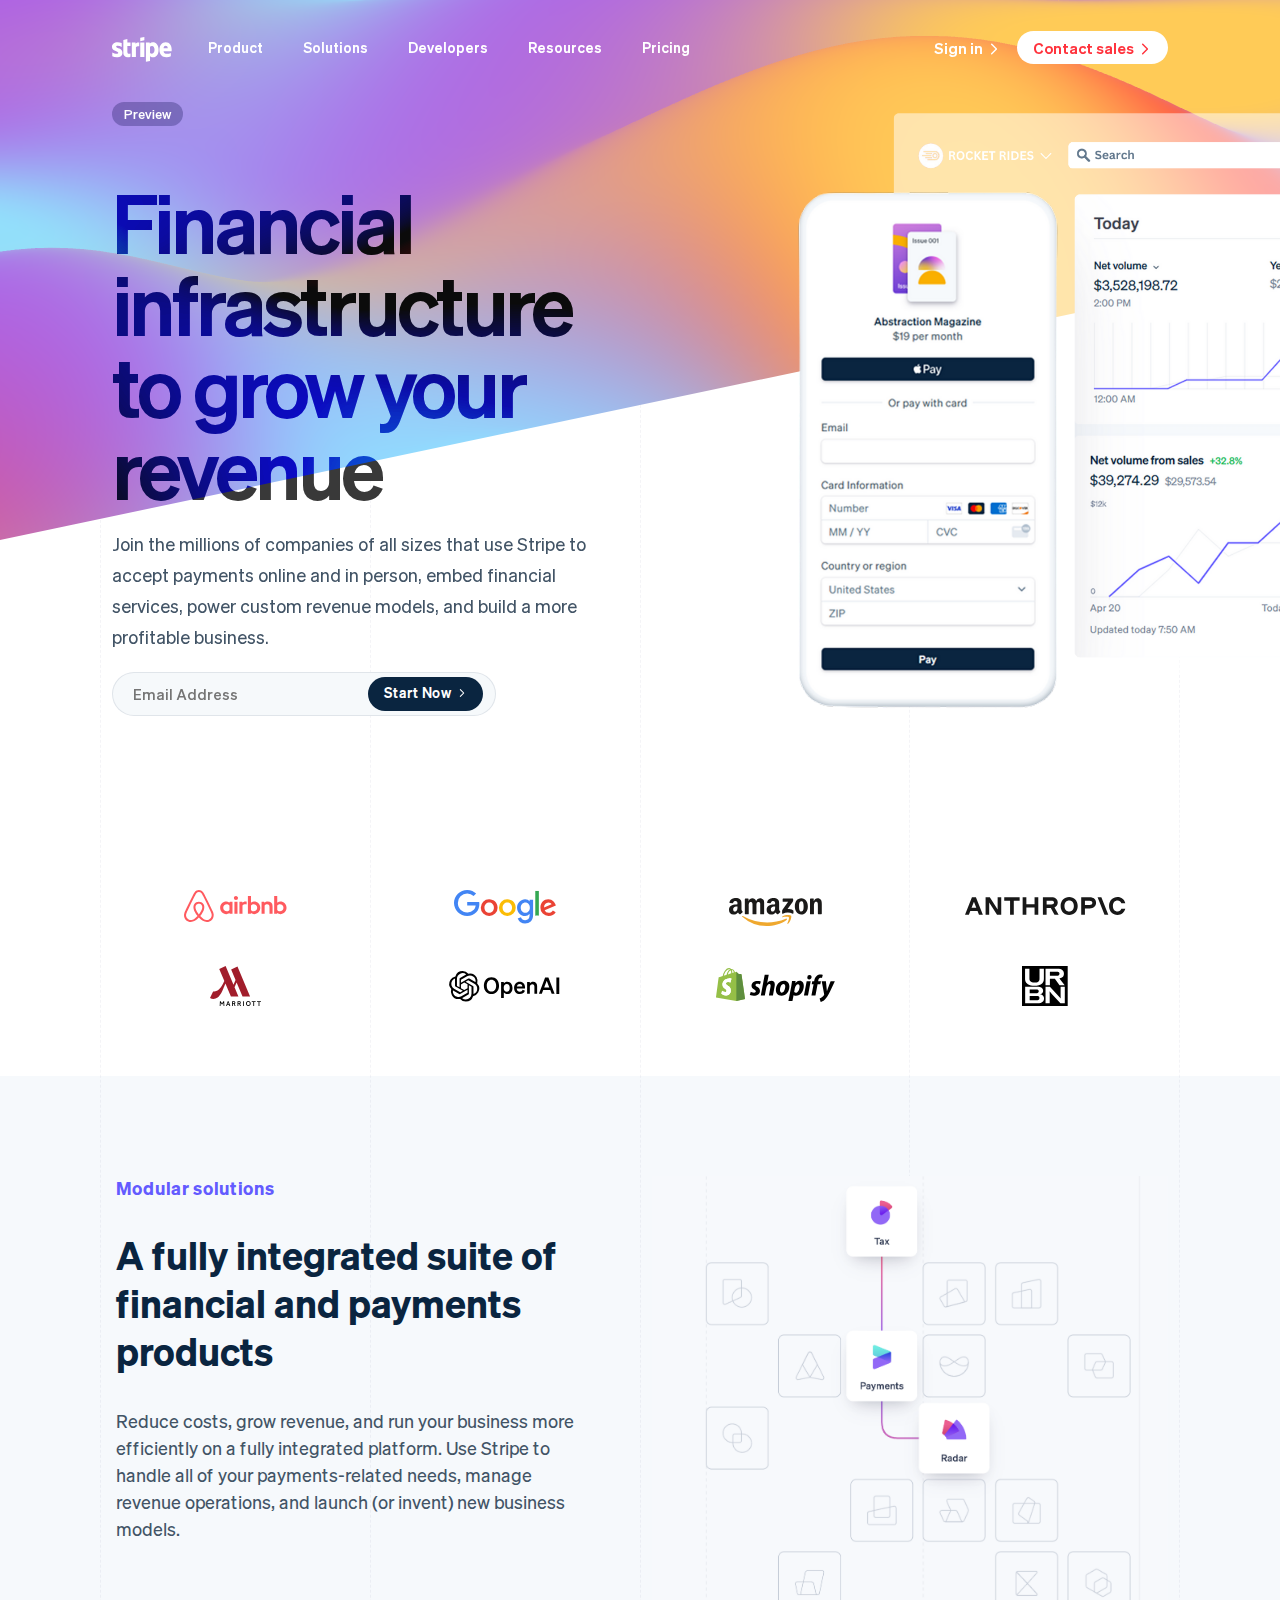
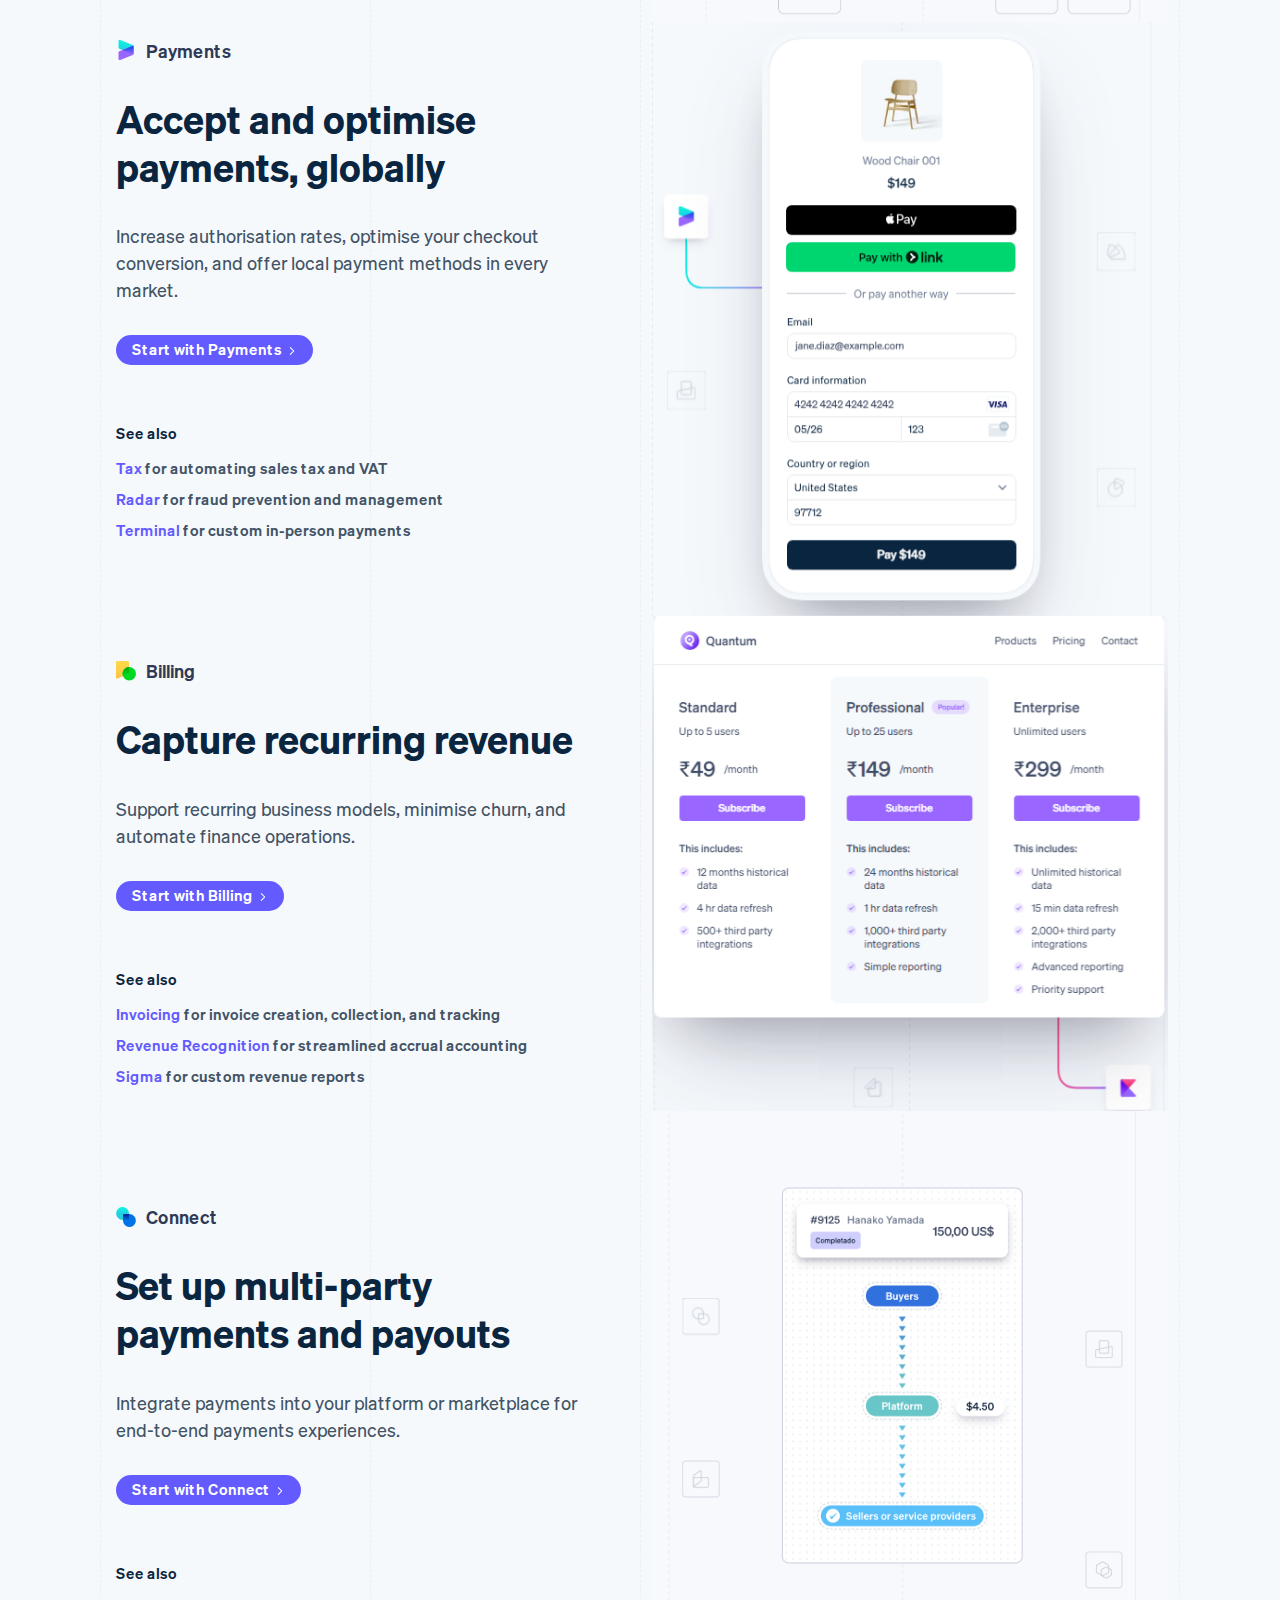
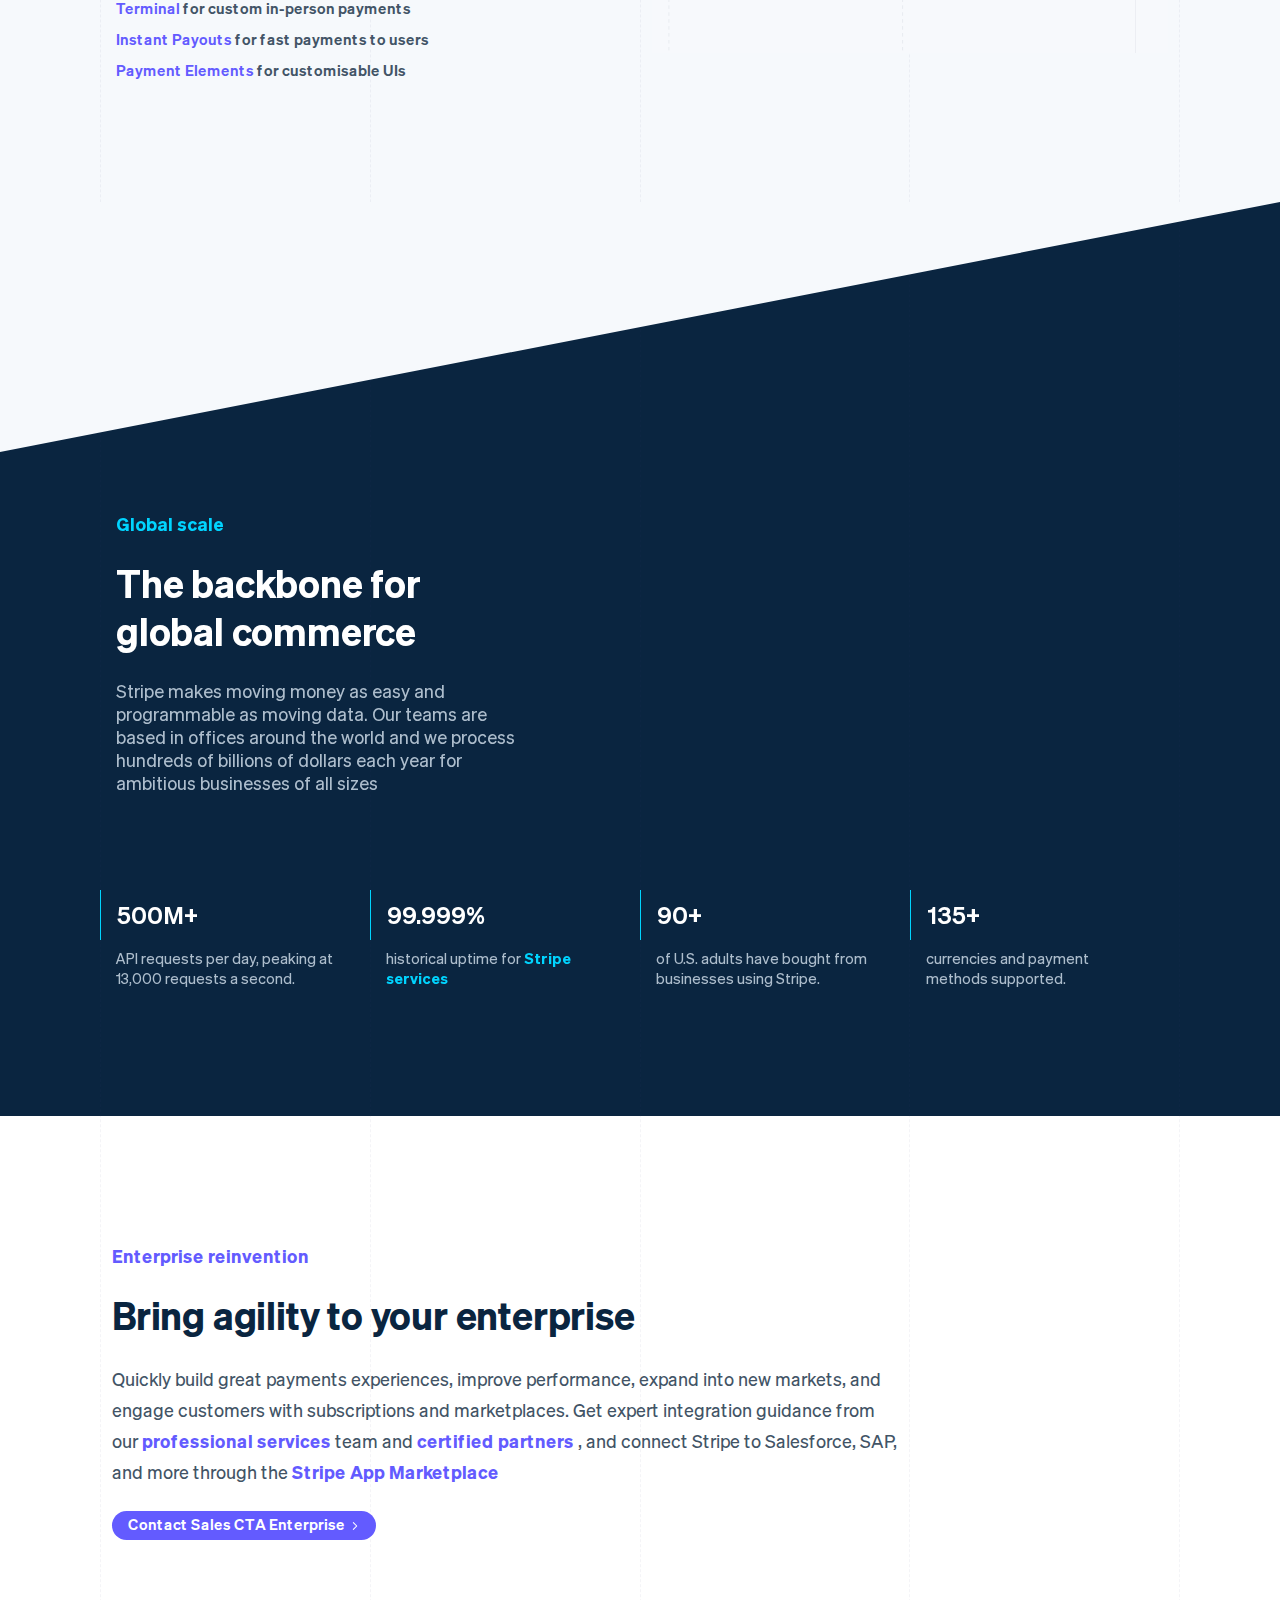
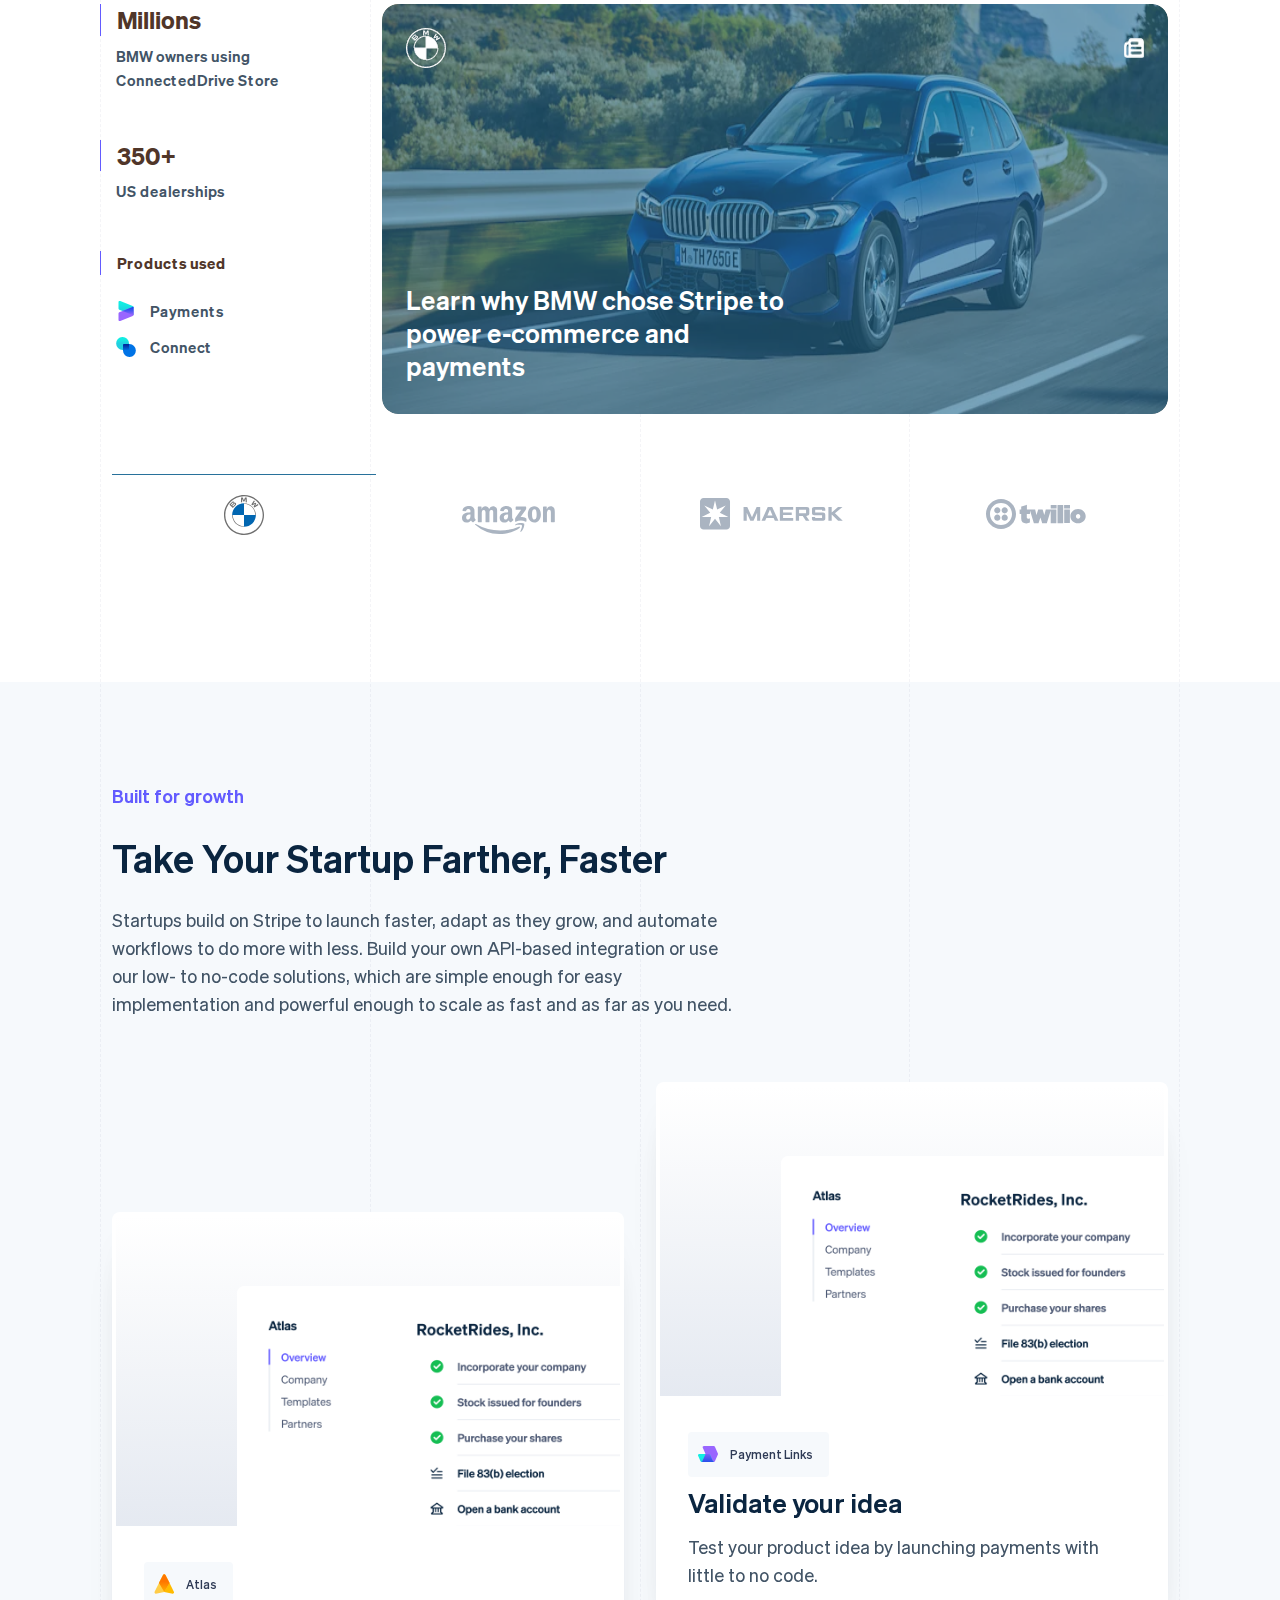
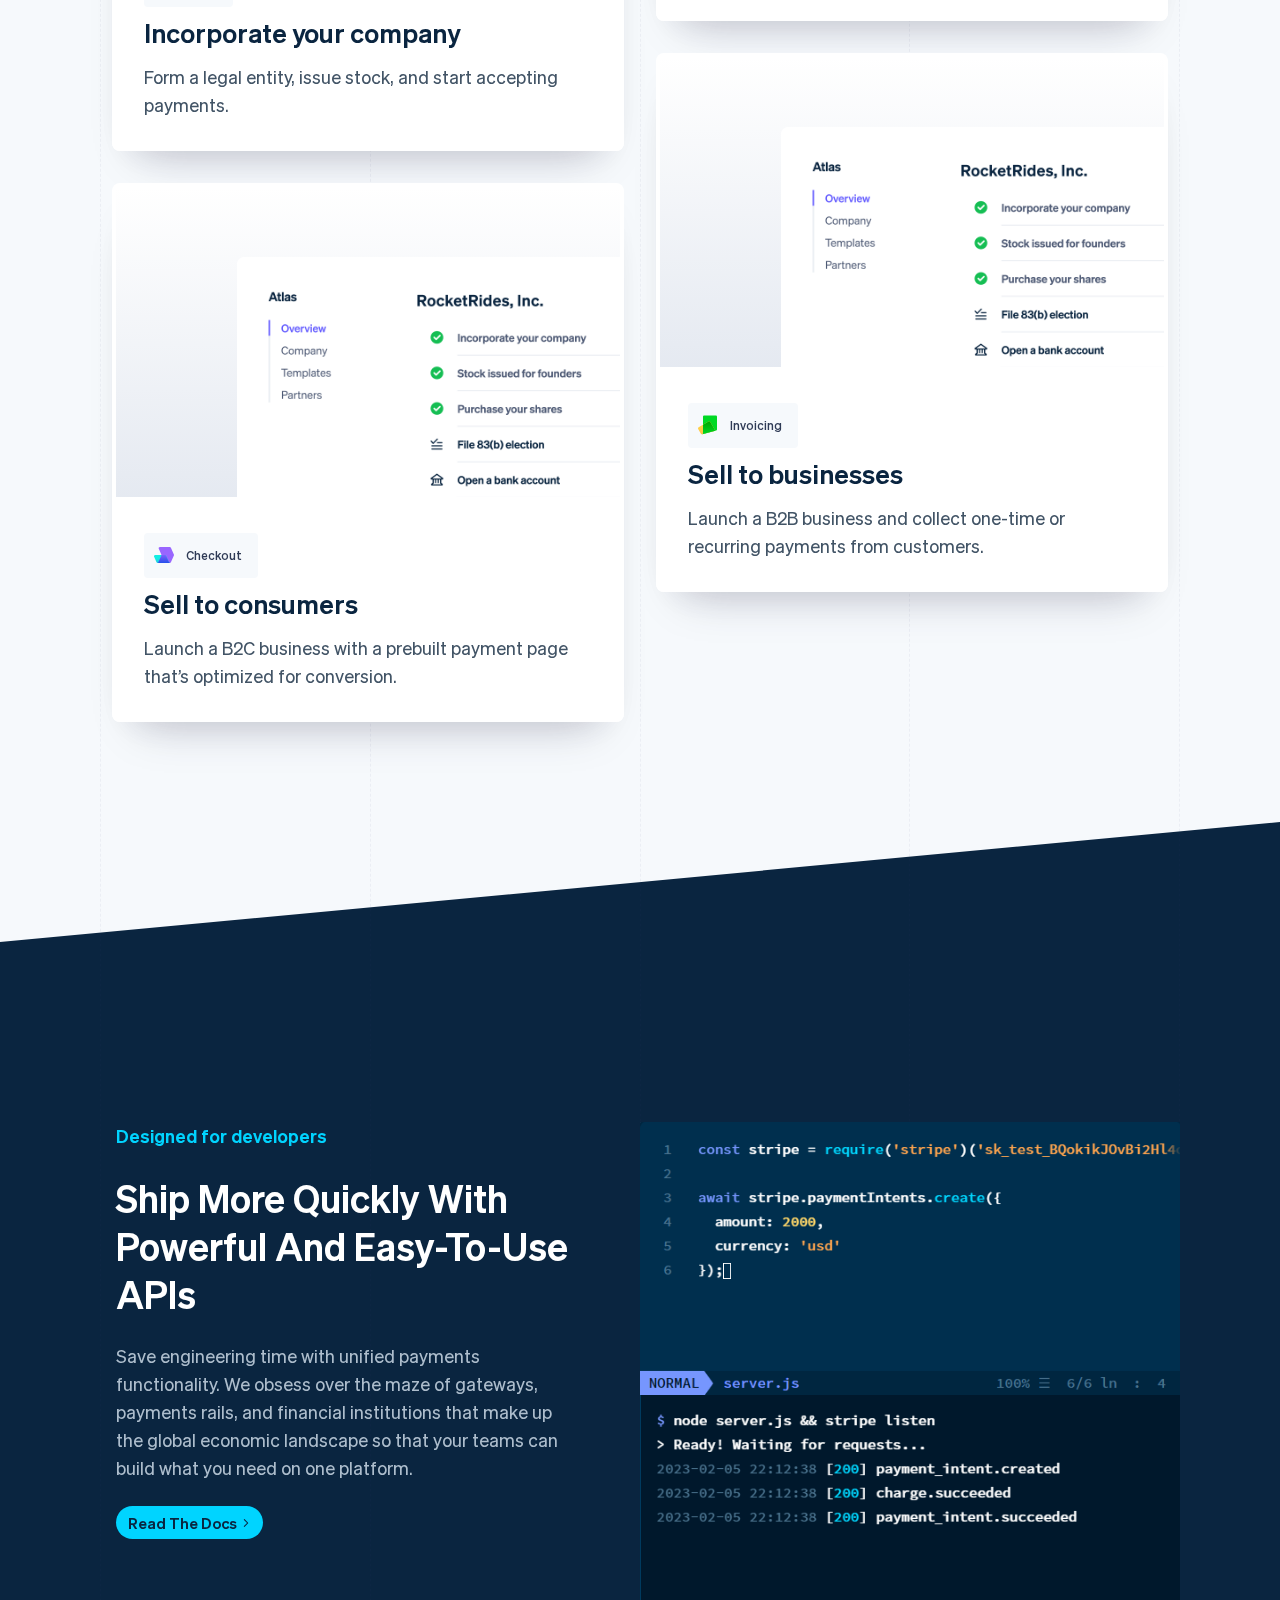
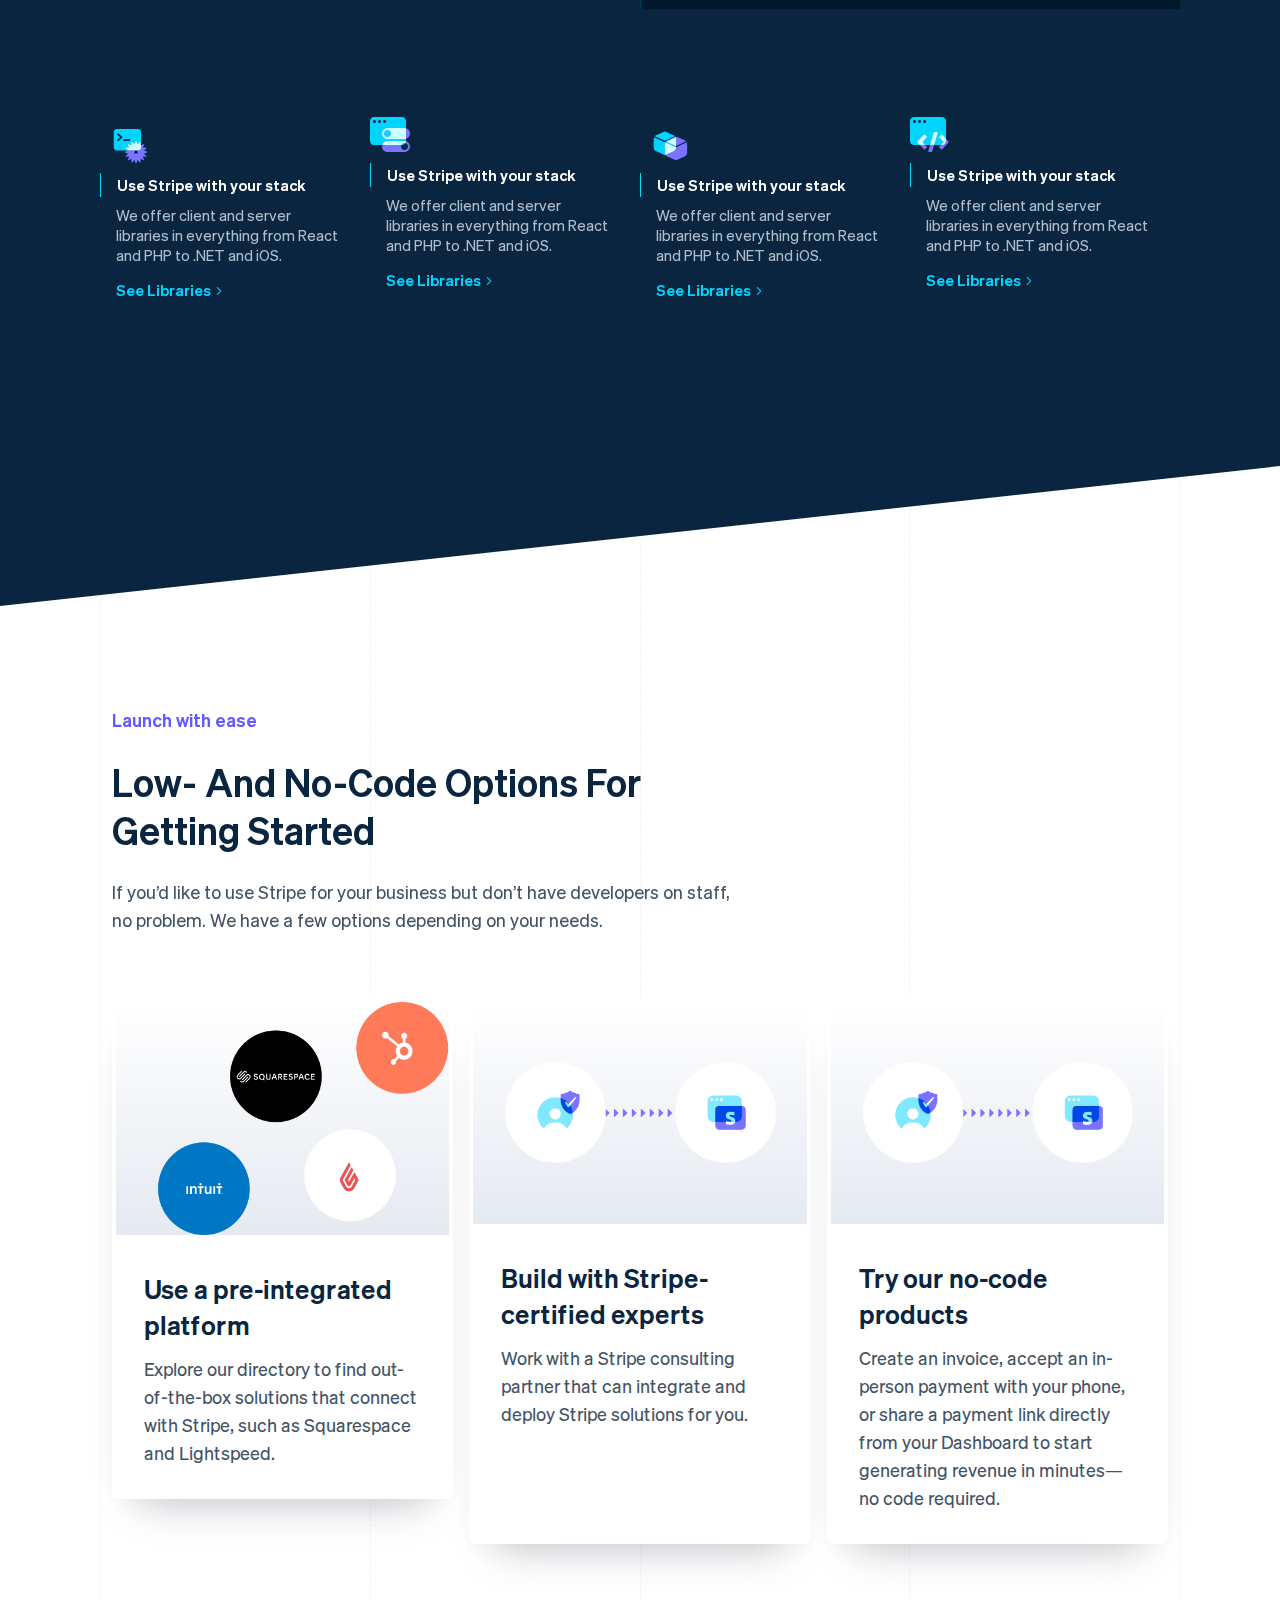
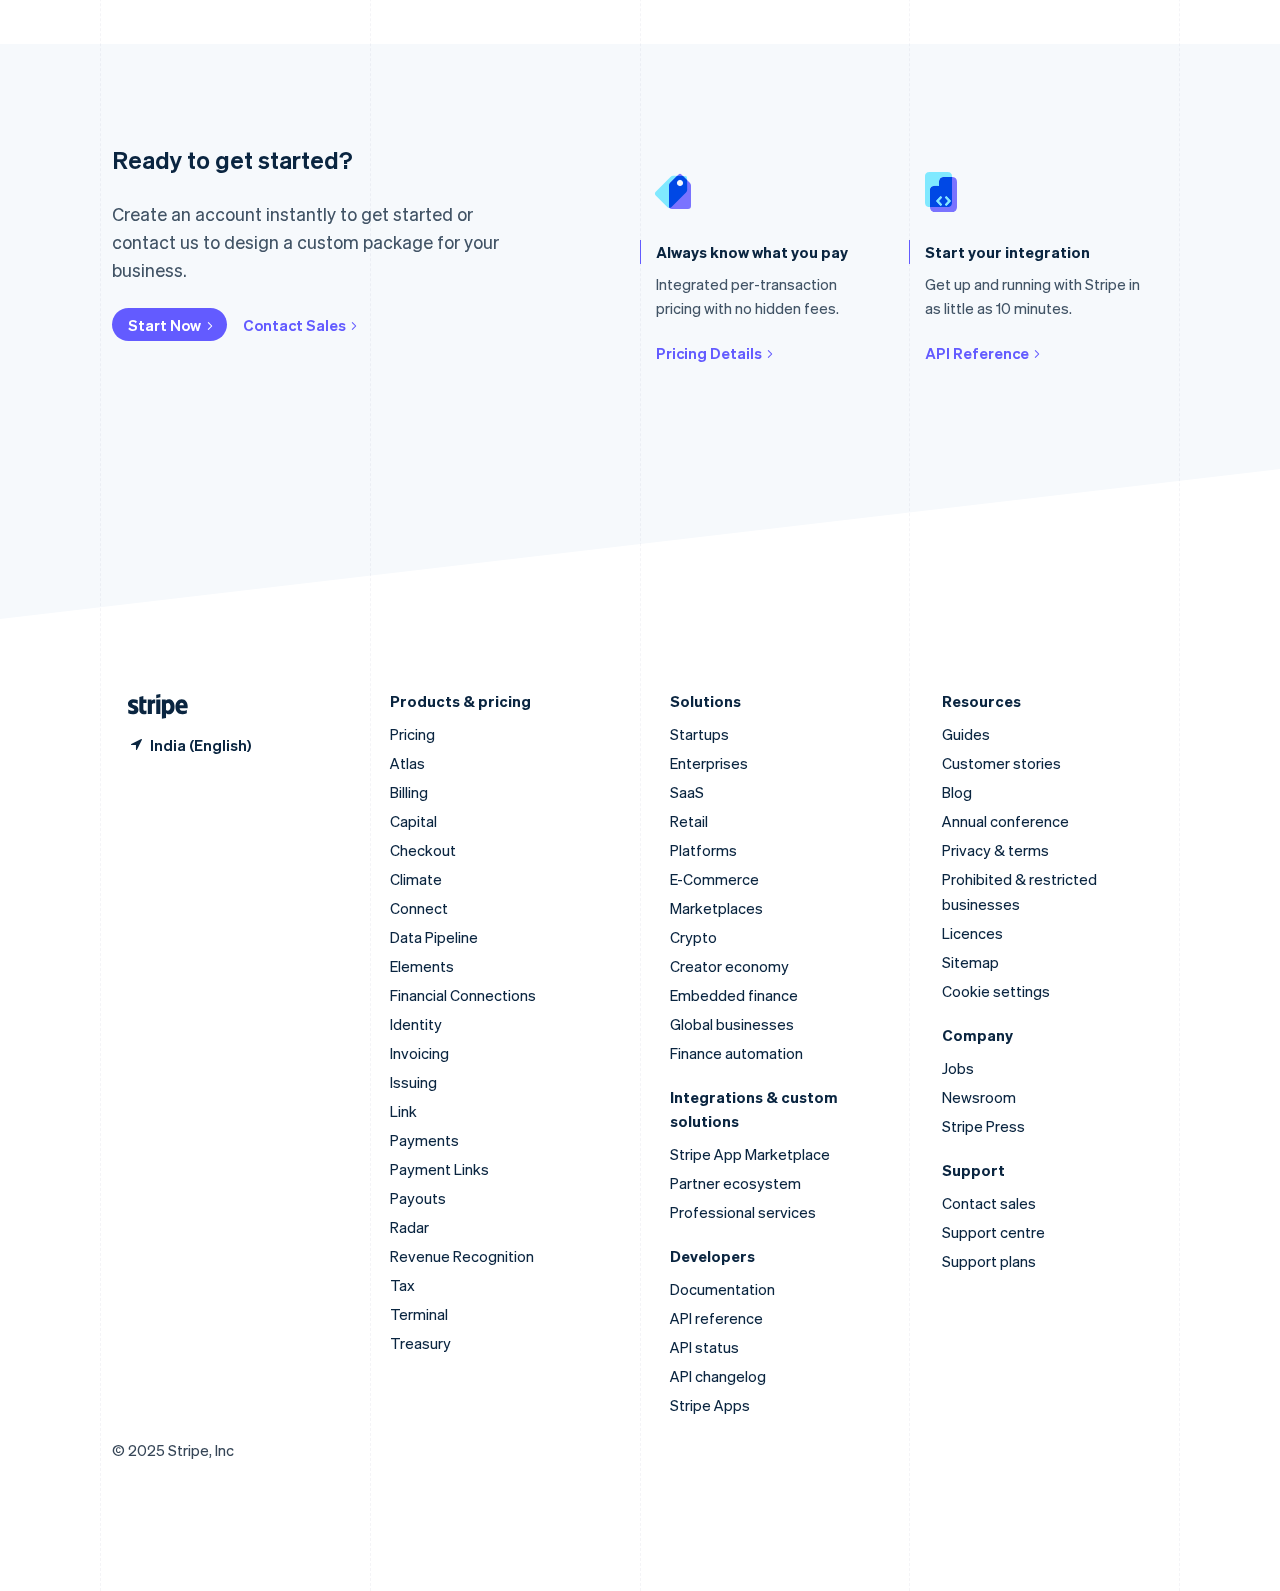
==== index.html @ 59f313c8 "first commit" ====
<!doctype html>
<html lang="en">

<head>
   <meta charset="utf-8">
   <meta http-equiv="X-UA-Compatible" content="IE=edge">
   <meta name="viewport" content="width=device-width, initial-scale=1">
   <meta name="theme-color" content="#2196F3">
   <title>Stripe</title>
   <meta name="description" content="">
   <meta name="template" content="ethos-page-content">
   <link href="css/bootstrap.min.css" rel="stylesheet">
   <!-- <link href="css/slick.css" rel="stylesheet" /> -->
   <link href="css/custom-main.css" rel="stylesheet">
   <link rel="preload" href="https://b.stripecdn.com/mkt-statics-srv/assets/f965fdf4.woff2" as="font" crossorigin="" />
   <link href="css/BackgroundGlobe-64953aedea5f231d07b7.css" rel="stylesheet">
   <link href="css/f965fdf4.woff2" rel="stylesheet">
   <link href="css/Globe-b2159f87180df559d2e8.css" rel="srtylesheet">
   <link href="css/RowLayout-9272a8ee72d3dac4a6ef.css" rel="stylesheet">
   <link rel="stylesheet" href="css/Globe-b2159f87180df559d2e8.css" media="all" />
   <link rel="stylesheet" href="css/RowLayout-9272a8ee72d3dac4a6ef.css" media="all" />
   
</head>

<body>

   <!-- <style>
      .section-title-1 {
        font-size:90px;
        font-weight:700;
        text-transform: uppercase;
        width:500px;
        max-width:80vw;
       
    }

    .banner-title{
      padding-top:350px;
    }
    

    .text {
	line-height: 1;
	margin: var(--gradient-title-margin) 0 0 0;
	text-transform: none;
	letter-spacing: 2px;
	min-height: 200px;
	display: flex;
	align-items: flex-end;
}

.text-above {
	color: var(--font-color);
	position: relative;
}

.text-under {
	position: absolute;
	bottom: 0;
	left: 0;
	z-index: 2;
}
.text-under-blended {
	color: #3a3a3a;
	mix-blend-mode: color-burn;
}

.text-under-overlay {
	opacity: 0.2;
	color: #3a3a3a;
}
   </style> -->


   <!-- Header -->

   <header class="header-wrapper">
      
      <div class="main-header">
         <div class="container-fluid custom-spacer-col">
            <nav class="navbar navbar-expand-md navbar-light">
               <a class="navbar-brand" href="index.html">
                  <img class="logo" src="images/logo.png" alt="Stripe">
               </a>
               <!-- menu start here -->
               <div class="header-main-nav">
                  <!-- mobile menu trigger -->
                  <div class="mobile-menu-trigger" id="mobile-nav-toggle" data-bs-toggle="offcanvas" data-bs-target="#demo">
                     <div class="mobile-inner">
                         <svg width="16" height="10" viewBox="0 0 16 10">
                             <title>Open mobile navigation</title>
                             <g fill="var(--knockoutColor)" fill-rule="evenodd">
                               <rect y="8" width="16" height="2" rx="1"></rect>
                               <rect y="4" width="16" height="2" rx="1"></rect>
                               <rect width="16" height="2" rx="1"></rect>
                             </g>
                           </svg>
                     </div>
 
                   </div>
                  <nav class="menu">
                     <div class="mobile-menu-head">
                        <div class="go-back">back</div>
                        <div class="mobile-menu-close">
                           <svg width="24" height="24" viewBox="0 0 16 16" fill="none" xmlns="http://www.w3.org/2000/svg">
                              <title>Close mobile navigation</title>
                              <path fill-rule="evenodd" clip-rule="evenodd" d="M8.00061 6.58508L12.5926 1.99312C12.9835 1.60223 13.6172 1.60223 14.0081 1.99312C14.399 2.384 14.399 3.01775 14.0081 3.40864L9.41678 7.99995L14.0081 12.5913C14.399 12.9822 14.399 13.6159 14.0081 14.0068C13.6172 14.3977 12.9835 14.3977 12.5926 14.0068L8.00061 9.41482L3.40864 14.0068C3.01775 14.3977 2.384 14.3977 1.99312 14.0068C1.60223 13.6159 1.60223 12.9822 1.99312 12.5913L6.58443 7.99995L1.99312 3.40864C1.60223 3.01775 1.60223 2.384 1.99312 1.99312C2.384 1.60223 3.01775 1.60223 3.40864 1.99312L8.00061 6.58508Z" fill="#4F5B76"></path>
                           </svg>
                        </div>
                     </div>
                     <ul class="menu-main">
                        <li class="menu-item-has-children">
                           <a href="#">product
                              <span class="nav-arrow-link">
                                 <svg xmlns="http://www.w3.org/2000/svg" width="24" height="24" viewBox="0 0 24 24" fill="none" stroke="currentColor" stroke-width="2" stroke-linecap="round" stroke-linejoin="round"><path d="m9 18 6-6-6-6"></path>
                                 </svg>
                              </span>
                           </a>
                           <div class="sub-menu mega-menu">

                              <ul class="menu-main">
                                 <li class="nav-item">
                                    <a href="#">Nav 1</a>
                                 </li>
                                 <li class="nav-item">
                                    <a href="#">Nav 2</a>
                                 </li>
                                 <li class="nav-item">
                                    <a href="#">Nav 3</a>
                                 </li>
                                 <li class="nav-item">
                                    <a href="#">Nav 4</a>
                                 </li>
                                 <li class="nav-item">
                                    <a href="#">Nav 5</a>
                                 </li>
                                 <li class="nav-item">
                                    <a href="#">Nav 6</a>
                                 </li>
                              </ul>
                           </div>
                        </li>
                        <li class="nav-item">
                           <a href="#">Solutions</a>
                        </li>
                        <li class="nav-item">
                           <a href="#">Developers</a>
                        </li>
                        <li class="nav-item">
                           <a href="#">Resources</a>
                        </li>
                        <li class="nav-item">
                           <a href="#">Pricing</a>
                        </li>
                        
                     </ul>
                  </nav>
               </div>

               <div class="sign-in-group">
                  <a href="#" class="sign-button">
                     <span>Sign in</span>
                     <svg xmlns="http://www.w3.org/2000/svg" width="24" height="24" viewBox="0 0 24 24"><path fill="currentColor" d="m14.475 12l-7.35-7.35q-.375-.375-.363-.888t.388-.887t.888-.375t.887.375l7.675 7.7q.3.3.45.675t.15.75t-.15.75t-.45.675l-7.7 7.7q-.375.375-.875.363T7.15 21.1t-.375-.888t.375-.887z"/></svg>
                  </a>
                  <a href="#" class="contact-button">
                     <span>Contact sales</span>
                     <svg xmlns="http://www.w3.org/2000/svg" width="24" height="24" viewBox="0 0 24 24"><path fill="currentColor" d="m14.475 12l-7.35-7.35q-.375-.375-.363-.888t.388-.887t.888-.375t.887.375l7.675 7.7q.3.3.45.675t.15.75t-.15.75t-.45.675l-7.7 7.7q-.375.375-.875.363T7.15 21.1t-.375-.888t.375-.887z"/></svg>
                  </a>
               </div>

               <!-- menu end here -->
            </nav>
            <div class="bg-offcanvas offcanvas offcanvas-end" id="demo">
               <div class="offcanvas-header">
                   <svg viewBox="0 0 60 25" xmlns="http://www.w3.org/2000/svg" width="60" height="25" class="UserLogo variant-- "><title>Stripe logo</title><path fill="var(--userLogoColor, #0A2540)" d="M59.64 14.28h-8.06c.19 1.93 1.6 2.55 3.2 2.55 1.64 0 2.96-.37 4.05-.95v3.32a8.33 8.33 0 0 1-4.56 1.1c-4.01 0-6.83-2.5-6.83-7.48 0-4.19 2.39-7.52 6.3-7.52 3.92 0 5.96 3.28 5.96 7.5 0 .4-.04 1.26-.06 1.48zm-5.92-5.62c-1.03 0-2.17.73-2.17 2.58h4.25c0-1.85-1.07-2.58-2.08-2.58zM40.95 20.3c-1.44 0-2.32-.6-2.9-1.04l-.02 4.63-4.12.87V5.57h3.76l.08 1.02a4.7 4.7 0 0 1 3.23-1.29c2.9 0 5.62 2.6 5.62 7.4 0 5.23-2.7 7.6-5.65 7.6zM40 8.95c-.95 0-1.54.34-1.97.81l.02 6.12c.4.44.98.78 1.95.78 1.52 0 2.54-1.65 2.54-3.87 0-2.15-1.04-3.84-2.54-3.84zM28.24 5.57h4.13v14.44h-4.13V5.57zm0-4.7L32.37 0v3.36l-4.13.88V.88zm-4.32 9.35v9.79H19.8V5.57h3.7l.12 1.22c1-1.77 3.07-1.41 3.62-1.22v3.79c-.52-.17-2.29-.43-3.32.86zm-8.55 4.72c0 2.43 2.6 1.68 3.12 1.46v3.36c-.55.3-1.54.54-2.89.54a4.15 4.15 0 0 1-4.27-4.24l.01-13.17 4.02-.86v3.54h3.14V9.1h-3.13v5.85zm-4.91.7c0 2.97-2.31 4.66-5.73 4.66a11.2 11.2 0 0 1-4.46-.93v-3.93c1.38.75 3.1 1.31 4.46 1.31.92 0 1.53-.24 1.53-1C6.26 13.77 0 14.51 0 9.95 0 7.04 2.28 5.3 5.62 5.3c1.36 0 2.72.2 4.09.75v3.88a9.23 9.23 0 0 0-4.1-1.06c-.86 0-1.44.25-1.44.9 0 1.85 6.29.97 6.29 5.88z" fill-rule="evenodd"></path></svg>
                   <button type="button" class="btn-close" data-bs-dismiss="offcanvas">
                       <svg width="16" height="16" viewBox="0 0 16 16" fill="none" xmlns="http://www.w3.org/2000/svg">
                           <title>Close mobile navigation</title>
                           <path fill-rule="evenodd" clip-rule="evenodd" d="M8.00061 6.58508L12.5926 1.99312C12.9835 1.60223 13.6172 1.60223 14.0081 1.99312C14.399 2.384 14.399 3.01775 14.0081 3.40864L9.41678 7.99995L14.0081 12.5913C14.399 12.9822 14.399 13.6159 14.0081 14.0068C13.6172 14.3977 12.9835 14.3977 12.5926 14.0068L8.00061 9.41482L3.40864 14.0068C3.01775 14.3977 2.384 14.3977 1.99312 14.0068C1.60223 13.6159 1.60223 12.9822 1.99312 12.5913L6.58443 7.99995L1.99312 3.40864C1.60223 3.01775 1.60223 2.384 1.99312 1.99312C2.384 1.60223 3.01775 1.60223 3.40864 1.99312L8.00061 6.58508Z" fill="#4F5B76" style="
                       fill: #3F4B66;
                       
                   "></path>
                         </svg>
                   </button>
               </div>
               <div class="offcanvas-body">
                 
                   <ul class="inner-list">
                       <li>
                           <a href="#">
                              <span> Products</span>
                               <svg class="SiteMobileMenuNavItem__chevron" width="16" height="17" viewBox="0 0 16 17" fill="none" xmlns="http://www.w3.org/2000/svg">
                                   <path fill-rule="evenodd" clip-rule="evenodd" d="M5.29316 2.90864C4.90228 2.51775 4.90228 1.884 5.29316 1.49312C5.68405 1.10223 6.3178 1.10223 6.70869 1.49312L13.0084 7.79284C13.3989 8.18337 13.3989 8.81653 13.0084 9.20706L6.70869 15.5068C6.3178 15.8977 5.68405 15.8977 5.29316 15.5068C4.90228 15.1159 4.90228 14.4822 5.29316 14.0913L10.8845 8.49995L5.29316 2.90864Z" fill="#3F4B66"></path>
                                 </svg>
                           </a>
                       </li>
                       <li>
                           <a href="#">
                              <span> Solutions</span>
                               <svg class="SiteMobileMenuNavItem__chevron" width="16" height="17" viewBox="0 0 16 17" fill="none" xmlns="http://www.w3.org/2000/svg">
                                   <path fill-rule="evenodd" clip-rule="evenodd" d="M5.29316 2.90864C4.90228 2.51775 4.90228 1.884 5.29316 1.49312C5.68405 1.10223 6.3178 1.10223 6.70869 1.49312L13.0084 7.79284C13.3989 8.18337 13.3989 8.81653 13.0084 9.20706L6.70869 15.5068C6.3178 15.8977 5.68405 15.8977 5.29316 15.5068C4.90228 15.1159 4.90228 14.4822 5.29316 14.0913L10.8845 8.49995L5.29316 2.90864Z" fill="#3F4B66"></path>
                                 </svg>

                           </a>
                       </li>
                       <li>
                           <a href="#">
                              <span> Developers</span>
                               <svg class="SiteMobileMenuNavItem__chevron" width="16" height="17" viewBox="0 0 16 17" fill="none" xmlns="http://www.w3.org/2000/svg">
                                   <path fill-rule="evenodd" clip-rule="evenodd" d="M5.29316 2.90864C4.90228 2.51775 4.90228 1.884 5.29316 1.49312C5.68405 1.10223 6.3178 1.10223 6.70869 1.49312L13.0084 7.79284C13.3989 8.18337 13.3989 8.81653 13.0084 9.20706L6.70869 15.5068C6.3178 15.8977 5.68405 15.8977 5.29316 15.5068C4.90228 15.1159 4.90228 14.4822 5.29316 14.0913L10.8845 8.49995L5.29316 2.90864Z" fill="#3F4B66"></path>
                                 </svg>
                           </a>
                       </li>
                       <li>
                           <a href="#">
                               <span>Resources</span>
                               <svg class="SiteMobileMenuNavItem__chevron" width="16" height="17" viewBox="0 0 16 17" fill="none" xmlns="http://www.w3.org/2000/svg">
                                   <path fill-rule="evenodd" clip-rule="evenodd" d="M5.29316 2.90864C4.90228 2.51775 4.90228 1.884 5.29316 1.49312C5.68405 1.10223 6.3178 1.10223 6.70869 1.49312L13.0084 7.79284C13.3989 8.18337 13.3989 8.81653 13.0084 9.20706L6.70869 15.5068C6.3178 15.8977 5.68405 15.8977 5.29316 15.5068C4.90228 15.1159 4.90228 14.4822 5.29316 14.0913L10.8845 8.49995L5.29316 2.90864Z" fill="#3F4B66"></path>
                                 </svg>
                           </a>
                       </li>
                       <li>
                           <a href="#">
                               <span>Contact sales</span>
                           </a>

                       </li>
                   </ul>
                   
                 <div class="sign-in-btn">
                   <a href="#" class="btn-dark">
                       <span> Sign in</span>
                       <svg xmlns="http://www.w3.org/2000/svg" width="24" height="24" viewBox="0 0 24 24">
                           <path fill="currentColor" d="m14.475 12l-7.35-7.35q-.375-.375-.363-.888t.388-.887t.888-.375t.887.375l7.675 7.7q.3.3.45.675t.15.75t-.15.75t-.45.675l-7.7 7.7q-.375.375-.875.363T7.15 21.1t-.375-.888t.375-.887z">
                           </path>
                       </svg>
                   </a>
                 </di>
               </div>
           </div>
           </div>
         </div>
      </div>

</header>

<div class="bg-line">
   <div class="line"></div>
   <div class="line"></div>
   <div class="line"></div>
   <div class="line"></div>
   <div class="line"></div>
</div>

   <main>
      
      <!-- ========== Start banner section compontant ========== -->

      <div class="banner-section">
         <div class="container-fluid custom-spacer-col">
            <div class="row">
               <div class="col-lg-6 col-md-8">
                 <div class="banner-left">
                     <div class="banner-top">
                        <div class="hero-caption">
                           <div class="herocaption-content">
                              <span>Preview</span>
                           </div>
                        </div>
                        <div class="banner-title">
                            
                           <div class="text text-under text-under-blended section-title-1">Financial infrastructure to grow your revenue</div>
                            <div class="text text-under text-under-overlay section-title-1">Financial infrastructure to grow your revenue</div>
                           <!-- <div class="banner-overlay">
      
                           </div> -->
                        </div>
                     </div>
   
                     <div class="banner-description">
                        <p>  Join the millions of companies of all sizes that use Stripe to accept payments online and in person, embed financial services, power custom revenue models, and build a more profitable business.</p>
                     </div>
                     <!-- <a href="#" class="btn-dark">
                        <span>Contact sales</span>
                        <svg xmlns="http://www.w3.org/2000/svg" width="24" height="24" viewBox="0 0 24 24"><path fill="currentColor" d="m14.475 12l-7.35-7.35q-.375-.375-.363-.888t.388-.887t.888-.375t.887.375l7.675 7.7q.3.3.45.675t.15.75t-.15.75t-.45.675l-7.7 7.7q-.375.375-.875.363T7.15 21.1t-.375-.888t.375-.887z"></path></svg>
                     </a> -->

                     <div class="banner-input">
                        <input type="email" value="" placeholder="email address">
                        
                        <div class="learn-btn">
                           <a href="#">start now</a>
                           <svg xmlns="http://www.w3.org/2000/svg" width="24" height="24" viewBox="0 0 24 24"><path fill="currentColor" d="m14.475 12l-7.35-7.35q-.375-.375-.363-.888t.388-.887t.888-.375t.887.375l7.675 7.7q.3.3.45.675t.15.75t-.15.75t-.45.675l-7.7 7.7q-.375.375-.875.363T7.15 21.1t-.375-.888t.375-.887z"></path></svg>
                        </div>
                     </div>
                 </div>
               </div>
            </div>
         </div>
   
         <div class="banner-right">
            <img src="images/banner-image.png">
         </div>
         <canvas id="gradient-canvas" style="width:100vw;"></canvas>

      </div>

      <!-- ========== End banner section compontant ========== -->

      <!-- ========== Start brand logo componant ========== -->
      
      <div class="brand-logo">
         <div class="container-fluid custom-spacer-col">
            <div class="row brand-logo-list">
               <div class="col-lg-3 col-md-3 col-6">
                  <div class="logo-item">
                     <img src="images/airbnb.png" alt="brand logo">
                  </div>
               </div>
               <div class="col-lg-3 col-md-3 col-6 ">
                  <div class="logo-item">
                     <img src="images/google.png" alt="brand logo">
                  </div>
               </div>
               <div class="col-lg-3 col-md-3 col-6 ">
                  <div class="logo-item">
                     <img src="images/amazon.png" alt="brand logo">
                  </div>
               </div>
               <div class="col-lg-3 col-md-3 col-6 ">
                  <div class="logo-item">
                     <img src="images/anthropc.png" alt="brand logo">
                  </div>
               </div>
               <div class="col-lg-3 col-md-3 col-6 ">
                  <div class="logo-item">
                     <img src="images/marriot.png" alt="brand logo">
                  </div>
               </div>
               <div class="col-lg-3 col-md-3 col-6 ">
                  <div class="logo-item">
                     <img src="images/open-ai.png" alt="brand logo">
                  </div>
               </div>
               <div class="col-lg-3 col-md-3 col-6 ">
                  <div class="logo-item">
                     <img src="images/shopify.png" alt="brand logo">
                  </div>
               </div>
      
               <div class="col-lg-3 col-md-3 col-6 ">
                  <div class="logo-item">
                     <img src="images/urbn.png" alt="brand logo">
                  </div>
               </div>
            </div>
         </div>
      </div>
      
      <!-- ========== End brand logo componant ========== -->
      

      <!-- ========== Start module solution componant ========== -->
      <div class="module-solution-section">
         <div class="module-inner">
            <div class="container-fluid custom-spacer-col">
               <div class="module-section">
                  <div class="row">
                     <div class="col-lg-6">
                        <div class="module-left">
                           <div class="module-top">
                              <div class="copy_header">
                                 <h4 class="copy_title">
                                    Modular solutions
                                 </h4>
                                 <h1> A fully integrated suite of financial and payments products</h1>
                              </div>
                              <p>
                                 Reduce costs, grow revenue, and run your business more efficiently on a fully integrated
                                 platform. Use Stripe to handle all of your payments-related needs, manage revenue operations,
                                 and launch (or invent) new business models.
                              </p>
                           </div>
      
                           <div class="module-top payment-module">
                              <div class="copy_header">
                                 <div class="inner-title">
                                    <svg width="40" height="40" viewBox="0 0 40 40" fill="none"
                                       xmlns="http://www.w3.org/2000/svg">
                                       <path
                                          d="M34.61 11.28a2.56 2.56 0 0 0-1.22-1.04L8.54.2A2.57 2.57 0 0 0 5 2.6V15c0 1.05.64 2 1.61 2.4l6.44 2.6 21.56 8.72c.26-.4.4-.88.39-1.36V12.64c0-.48-.13-.96-.39-1.37z"
                                          fill="url(#product-icon-payments-CustomerProfile-Twilio-a)"></path>
                                       <path
                                          d="M34.63 11.28L13.06 20l-6.45 2.6A2.58 2.58 0 0 0 5 25v12.42a2.58 2.58 0 0 0 3.54 2.39L33.4 29.76c.5-.21.93-.57 1.21-1.04.26-.41.4-.88.39-1.36V12.64c0-.48-.12-.95-.37-1.36z"
                                          fill="#96F"></path>
                                       <path
                                          d="M34.62 11.28l.1.17c.18.37.28.77.28 1.19v-.03 14.75c0 .48-.13.95-.39 1.36L13.06 20l21.56-8.72z"
                                          fill="url(#product-icon-payments-CustomerProfile-Twilio-b)"></path>
                                       <defs>
                                          <linearGradient id="product-icon-payments-CustomerProfile-Twilio-a" x1="20"
                                             y1="4.13" x2="20" y2="21.13" gradientUnits="userSpaceOnUse">
                                             <stop stop-color="#11EFE3"></stop>
                                             <stop offset="1" stop-color="#21CFE0"></stop>
                                          </linearGradient>
                                          <linearGradient id="product-icon-payments-CustomerProfile-Twilio-b" x1="35"
                                             y1="11.28" x2="35" y2="28.72" gradientUnits="userSpaceOnUse">
                                             <stop stop-color="#0048E5"></stop>
                                             <stop offset="1" stop-color="#9B66FF"></stop>
                                          </linearGradient>
                                       </defs>
                                    </svg>
                                    <span>Payments</span>
                                 </div>
                                 <h1> Accept and optimise payments, globally </h1>
      
                              </div>
                              <p>
                                 Increase authorisation rates, optimise your checkout conversion, and offer local payment
                                 methods in every market.
                              </p>
                              <div class="enterprise-btn see-all-btn">
                                 <a href="#" class="contact-button">
                                    <span>Start with Payments</span>
                                    <svg xmlns="http://www.w3.org/2000/svg" width="24" height="24" viewBox="0 0 24 24">
                                       <path fill="currentColor"
                                          d="m14.475 12l-7.35-7.35q-.375-.375-.363-.888t.388-.887t.888-.375t.887.375l7.675 7.7q.3.3.45.675t.15.75t-.15.75t-.45.675l-7.7 7.7q-.375.375-.875.363T7.15 21.1t-.375-.888t.375-.887z">
                                       </path>
                                    </svg>
                                 </a>
      
                                 <div class="module-list">
                                    <h1>See also</h1>
                                    <ul class="list">
                                       <li>
                                          <a href="#">Tax</a>
                                          for automating sales tax and VAT
      
                                       </li>
                                       <li>
                                          <a href="#">Radar</a>
                                          for fraud prevention and management
                                       </li>
                                       <li>
                                          <a href="#">Terminal</a>
                                          for custom in-person payments
                                       </li>
                                    </ul>
                                 </div>
      
      
                              </div>
                           </div>
      
                           <div class="module-top payment-module">
                              <div class="copy_header">
                                 <div class="inner-title">
                                    <svg width="40" height="40" viewBox="0 0 40 40" fill="none"
                                       xmlns="http://www.w3.org/2000/svg">
                                       <path
                                          d="M26 2.46C26 1.1 24.9 0 23.53 0H2.47A2.47 2.47 0 0 0 0 2.46v30.08a2.46 2.46 0 0 0 3.47 2.25l10.2-4.53 10.86-4.83c.9-.4 1.47-1.27 1.47-2.25V2.46z"
                                          fill="url(#product-icon-billing-BillingSection-a)"></path>
                                       <path d="M26.5 39a13.5 13.5 0 1 0 0-27 13.5 13.5 0 0 0 0 27z" fill="#00D924"></path>
                                       <path d="M26 12v11.18c0 .98-.57 1.86-1.47 2.25l-10.7 4.76A13.5 13.5 0 0 1 26 12z"
                                          fill="url(#product-icon-billing-BillingSection-b)"></path>
                                       <defs>
                                          <linearGradient id="product-icon-billing-BillingSection-a" x1="13" y1="6.35" x2="13"
                                             y2="35.03" gradientUnits="userSpaceOnUse">
                                             <stop stop-color="#FFD748"></stop>
                                             <stop offset="1" stop-color="#FFC148"></stop>
                                          </linearGradient>
                                          <linearGradient id="product-icon-billing-BillingSection-b" x1="19.5" y1="12.01"
                                             x2="19.5" y2="30.19" gradientUnits="userSpaceOnUse">
                                             <stop stop-color="#00A600"></stop>
                                             <stop offset="1" stop-color="#00D924"></stop>
                                          </linearGradient>
                                       </defs>
                                    </svg>
                                    <span>Billing</span>
                                 </div>
                                 <h1> Capture recurring revenue </h1>
      
                              </div>
                              <p>
                                 Support recurring business models, minimise churn, and automate finance operations.
                              </p>
                              <div class="enterprise-btn see-all-btn">
                                 <a href="#" class="contact-button">
                                    <span>Start with Billing</span>
                                    <svg xmlns="http://www.w3.org/2000/svg" width="24" height="24" viewBox="0 0 24 24">
                                       <path fill="currentColor"
                                          d="m14.475 12l-7.35-7.35q-.375-.375-.363-.888t.388-.887t.888-.375t.887.375l7.675 7.7q.3.3.45.675t.15.75t-.15.75t-.45.675l-7.7 7.7q-.375.375-.875.363T7.15 21.1t-.375-.888t.375-.887z">
                                       </path>
                                    </svg>
                                 </a>
      
                                 <div class="module-list">
                                    <h1>See also</h1>
                                    <ul class="list">
                                       <li>
                                          <a href="#">Invoicing</a>
                                          for invoice creation, collection, and tracking
                                       </li>
                                       <li>
                                          <a href="#">Revenue Recognition</a>
                                          for streamlined accrual accounting
                                       </li>
                                       <li>
                                          <a href="#">Sigma</a>
                                          for custom revenue reports
      
                                       </li>
                                    </ul>
                                 </div>
                              </div>
                           </div>
      
                           <div class="module-top payment-module">
                              <div class="copy_header">
                                 <div class="inner-title">
                                    <svg width="40" height="40" viewBox="0 0 40 40" fill="none"
                                       xmlns="http://www.w3.org/2000/svg">
                                       <path
                                          d="M12.47.01a13.01 13.01 0 0 0 .5 25.99h10.55c1.37 0 2.48-1.1 2.48-2.48V13.01a12.99 12.99 0 0 0-13.53-13z"
                                          fill="url(#product-icon-connect-ConnectSection-a)"></path>
                                       <path
                                          d="M27.53 39.99a13.01 13.01 0 0 0-.5-25.99H16.48A2.48 2.48 0 0 0 14 16.48v10.51a12.99 12.99 0 0 0 13.53 13z"
                                          fill="#0073E6"></path>
                                       <path
                                          d="M26 14v9.52A2.48 2.48 0 0 1 23.52 26H14v-9.52A2.48 2.48 0 0 1 16.32 14l.16-.01H26z"
                                          fill="url(#product-icon-connect-ConnectSection-b)"></path>
                                       <defs>
                                          <linearGradient id="product-icon-connect-ConnectSection-a" x1="13" y1="1.71" x2="13"
                                             y2="15.25" gradientUnits="userSpaceOnUse">
                                             <stop stop-color="#11EFE3"></stop>
                                             <stop offset=".33" stop-color="#15E8E2"></stop>
                                             <stop offset=".74" stop-color="#1FD3E0"></stop>
                                             <stop offset="1" stop-color="#21CFE0"></stop>
                                          </linearGradient>
                                          <linearGradient id="product-icon-connect-ConnectSection-b" x1="20" y1="15.72"
                                             x2="20" y2="27.24" gradientUnits="userSpaceOnUse">
                                             <stop stop-color="#00299C"></stop>
                                             <stop offset="1" stop-color="#0073E6"></stop>
                                          </linearGradient>
                                       </defs>
                                    </svg>
                                    <span>Connect</span>
                                 </div>
                                 <h1> Set up multi-party payments and payouts</h1>
      
                              </div>
                              <p>
                                 Integrate payments into your platform or marketplace for end-to-end payments experiences.
                              </p>
                              <div class="enterprise-btn see-all-btn">
                                 <a href="#" class="contact-button">
                                    <span>Start with Connect</span>
                                    <svg xmlns="http://www.w3.org/2000/svg" width="24" height="24" viewBox="0 0 24 24">
                                       <path fill="currentColor"
                                          d="m14.475 12l-7.35-7.35q-.375-.375-.363-.888t.388-.887t.888-.375t.887.375l7.675 7.7q.3.3.45.675t.15.75t-.15.75t-.45.675l-7.7 7.7q-.375.375-.875.363T7.15 21.1t-.375-.888t.375-.887z">
                                       </path>
                                    </svg>
                                 </a>
      
                                 <div class="module-list">
                                    <h1>See also</h1>
                                    <ul class="list">
                                       <li>
                                          <a href="#">Terminal</a>
                                          for custom in-person payments
                                       </li>
                                       <li>
                                          <a href="#">Instant Payouts</a>
                                          for fast payments to users
                                       </li>
                                       <li>
                                          <a href="#">Payment Elements</a>
                                          for customisable UIs
                                       </li>
                                    </ul>
                                 </div>
                              </div>
                           </div>
                        </div>

                     </div>
                     <div class="col-lg-6">
                        <div class="module-image">
                           <img src="images/module.png">
                        </div>
                        
                        <div class="module-image">
                           <img src="images/module-image-2.png">
                        </div>
                        <div class="module-image">
                           <img src="images/module-image-3.png">
                        </div>
                        <div class="module-image">
                           <img src="images/module-image-4.png">
                        </div>
                     </div>
                  </div>
               </div>
            </div>
         </div>
      </div>

      <!-- ========== End module solution componant ========== -->
      
      <!-- ========== Start global scale componant ========== -->

      <div class="global-scale-section"> 
         <div class="global-inner">
            <div class=" custom-spacer-col">
               <div class="global-inner-section">
                  <div class="global-top-section">
                     <div class="copy_header">
                        <h4 class="copy_title">                 
                           Global scale
                        </h4>
                        <h1> The backbone for global commerce</h1>
                     </div>
                     <p>Stripe makes moving money as easy and programmable as moving data.
                     Our teams are based in offices around the world and we process hundreds of billions of dollars each year for ambitious businesses of all sizes
                     </p>
                  </div>
   
                  <div class="global-bottom-section">
                     <div class="global-tab">
                        <div class="copy_header">
                           <h4 class="copy_title">                 
                            500M+
                           </h4>
                           <p> API requests per day, peaking at 13,000 requests a second.</p>
                        </div>
                     </div>
                     <div class="global-tab">
                        <div class="copy_header">
                           <h4 class="copy_title">                 
                              99.999%
                           </h4>
                           <p> historical uptime for <a href="#">Stripe services</a></p>
                        </div>
                     </div>
                     <div class="global-tab">
                        <div class="copy_header">
                           <h4 class="copy_title">                 
                              90+
                           </h4>
                           <p>
                              of U.S. adults have bought from businesses using Stripe.
                            </p>
                        </div>
                     </div>
                     <div class="global-tab">
                        <div class="copy_header">
                           <h4 class="copy_title">                 
                              135+
                           </h4>
                           <p>currencies and payment methods supported.</p>
                        </div>
                     </div>
                  </div>
               </div>
            </div>

            <div class="Section__backgroundMask">
            <div class="Section__background">
              <figure class="BackgroundGlobe" data-js-controller="BackgroundGlobe">
                <div class="Globe js-globe Globe--isAngled">
                  <canvas data-engine="three.js r151" width="3456" height="1802" style="display: block; width: 1728px; height: 901px"></canvas>
                </div>
              </figure>
              <div class="Guides" aria-hidden="true">
                <div class="Guides__container">
                  <div class="Guides__guide"></div>
                  <div class="Guides__guide"></div>
                  <div class="Guides__guide"></div>
                  <div class="Guides__guide"></div>
                  <div class="Guides__guide"></div>
                </div>
              </div>
            </div>
         </div>



         </div>
       
        

      </div> 

    

      <!-- ========== End global scale componant ========== -->

      <!-- ========== Start enterprise componant ========== -->
   
      <div class="enterprise-section">
         <div class="container-fluid custom-spacer-col">
            <div class="enterprise-top">
                  <div class="enterprise-title">
                     <div class="enterprise-heading">
                        <h4>Enterprise reinvention</h4>
                        <h1>Bring agility to your enterprise</h1>
                     </div>
                     <div class="enterprise-description">
                        <p>Quickly build great payments experiences, improve performance, expand into new markets, and engage customers with subscriptions and marketplaces. Get expert integration guidance from our 
                           <a href="#">professional services</a>
                           team and 
                           <a href="#">certified partners</a>
                           , and connect Stripe to Salesforce, SAP, and more through the 
                           <a href="#">Stripe App Marketplace</a>
                           
                        </p>
                     </div>
                  <div class="enterprise-btn">
                     <a href="#" class="contact-button">
                        <span>Contact Sales CTA Enterprise</span>
                        <svg xmlns="http://www.w3.org/2000/svg" width="24" height="24" viewBox="0 0 24 24"><path fill="currentColor" d="m14.475 12l-7.35-7.35q-.375-.375-.363-.888t.388-.887t.888-.375t.887.375l7.675 7.7q.3.3.45.675t.15.75t-.15.75t-.45.675l-7.7 7.7q-.375.375-.875.363T7.15 21.1t-.375-.888t.375-.887z"></path></svg>
                     </a>
                  </div>
                  </div>
            </div>

            <div class="enetrprise-middle">
               <div class="enterprise-slider"> 
                  <div class="enterprise-box">
                     <div class="tab-content" id="myTabContent">
                        <div class="tab-pane  show active"  role="tabpanel" id="enterprise-1">
                           <div class="row tab-description">
                              <div class="col-lg-3">
                                 <div class="left-inner">
                                    <div class="enterprise-box-left">
                                       <div class="copy_header">
                                          <h1 class="copy_title">                 
                                             Millions
                                          </h1>
                                      </div>
                                      <div class="copy_body">    
                                          BMW owners using ConnectedDrive Store
                                       </div>
                                    </div>
                                    <div class="enterprise-box-left">
                                       <div class="copy_header">
                                          <h1 class="copy_title">
                                            350+
                                          </h1>
                                      </div>
                                      <div class="copy_body">                                    
                                          US dealerships
                                       </div>
                                    </div>
               
                                    <div class="enterprise-box-left">
                                       <div class="copy_header">
                                          <h1 class="copy_title inner-title">
                                             Products used
                                          </h1>
                                      </div>
                                      <div class="copy_body">
                                         <ul>
                                          <li>
                                             <svg class="ProductIcon ProductIcon--Payments StripeProductUsed__productLogo" width="40" height="40" viewBox="0 0 40 40" fill="none" xmlns="http://www.w3.org/2000/svg">
                                                <title>Payments</title>
                                                <path d="M34.61 11.28a2.56 2.56 0 0 0-1.22-1.04L8.54.2A2.57 2.57 0 0 0 5 2.6V15c0 1.05.64 2 1.61 2.4l6.44 2.6 21.56 8.72c.26-.4.4-.88.39-1.36V12.64c0-.48-.13-.96-.39-1.37z" fill="url(#product-icon-payments-CustomerProfile-Twilio-a)"></path><path d="M34.63 11.28L13.06 20l-6.45 2.6A2.58 2.58 0 0 0 5 25v12.42a2.58 2.58 0 0 0 3.54 2.39L33.4 29.76c.5-.21.93-.57 1.21-1.04.26-.41.4-.88.39-1.36V12.64c0-.48-.12-.95-.37-1.36z" fill="#96F"></path><path d="M34.62 11.28l.1.17c.18.37.28.77.28 1.19v-.03 14.75c0 .48-.13.95-.39 1.36L13.06 20l21.56-8.72z" fill="url(#product-icon-payments-CustomerProfile-Twilio-b)"></path><defs><linearGradient id="product-icon-payments-CustomerProfile-Twilio-a" x1="20" y1="4.13" x2="20" y2="21.13" gradientUnits="userSpaceOnUse"><stop stop-color="#11EFE3"></stop><stop offset="1" stop-color="#21CFE0"></stop></linearGradient><linearGradient id="product-icon-payments-CustomerProfile-Twilio-b" x1="35" y1="11.28" x2="35" y2="28.72" gradientUnits="userSpaceOnUse"><stop stop-color="#0048E5"></stop><stop offset="1" stop-color="#9B66FF"></stop></linearGradient></defs>
                                             </svg>
                                             <span>Payments</span>
                                          </li>
                                          <li>
                                             <svg class="ProductIcon ProductIcon--Connect StripeProductUsed__productLogo" width="40" height="40" viewBox="0 0 40 40" fill="none" xmlns="http://www.w3.org/2000/svg">
                   
                                                <title>Connect</title>
                                              
                                              <path d="M12.47.01a13.01 13.01 0 0 0 .5 25.99h10.55c1.37 0 2.48-1.1 2.48-2.48V13.01a12.99 12.99 0 0 0-13.53-13z" fill="url(#product-icon-connect-CustomerProfile-BMW-a)"></path><path d="M27.53 39.99a13.01 13.01 0 0 0-.5-25.99H16.48A2.48 2.48 0 0 0 14 16.48v10.51a12.99 12.99 0 0 0 13.53 13z" fill="#0073E6"></path><path d="M26 14v9.52A2.48 2.48 0 0 1 23.52 26H14v-9.52A2.48 2.48 0 0 1 16.32 14l.16-.01H26z" fill="url(#product-icon-connect-CustomerProfile-BMW-b)"></path><defs><linearGradient id="product-icon-connect-CustomerProfile-BMW-a" x1="13" y1="1.71" x2="13" y2="15.25" gradientUnits="userSpaceOnUse"><stop stop-color="#11EFE3"></stop><stop offset=".33" stop-color="#15E8E2"></stop><stop offset=".74" stop-color="#1FD3E0"></stop><stop offset="1" stop-color="#21CFE0"></stop></linearGradient><linearGradient id="product-icon-connect-CustomerProfile-BMW-b" x1="20" y1="15.72" x2="20" y2="27.24" gradientUnits="userSpaceOnUse"><stop stop-color="#00299C"></stop><stop offset="1" stop-color="#0073E6"></stop></linearGradient></defs>
                                            </svg>
                                            <span>Connect</span>
                                          </li>
                                         </ul>
                                       </div>
                                    </div>
                                   </div>
                              </div>
                              <div class="col-lg-9">
                                 <div class="right-inner">
                                    <img src="images/bmw-landscape.webp">
                                    <div class="img-content">
                                      <div class="inner-content">
                                       <div class="image-top">
                                          <img class="left-top-img" src="images/img-top-1.png" alt="image">
                                          <img class="right-top-img" src="images/svg_to_png-1.png" alt="image">
                                          <!-- <svg xmlns="http://www.w3.org/2000/svg" width="200" height="40" fill="none" class="UserLogo variant--Flat CustomersCaseStudyCard__logo" preserveAspectRatio="xMinYMin meet" viewBox="80 0 200 40">
                                             <path stroke="#fff" d="M111.852 20c0 6.55-5.302 11.852-11.852 11.852V20h11.852zM100 8.148V20H88.148c0-6.55 5.302-11.852 11.852-11.852z"></path>
                                             <path fill="#fff" d="M100 8.149c6.55 0 11.852 5.302 11.852 11.85H100V8.15zm-11.852 11.85H100v11.853c-6.55 0-11.852-5.302-11.852-11.852z"></path>
                                             <path fill="#fff" d="M100 8.148v.65c6.176 0 11.202 5.025 11.202 11.202h.649c0-6.545-5.305-11.852-11.851-11.852zm0 23.054c-6.176 0-11.202-5.025-11.202-11.202h-.65c0 6.545 5.306 11.852 11.852 11.852M100 0C88.955 0 80 8.955 80 20s8.955 20 20 20 20-8.955 20-20-8.955-20-20-20zm18.7 20c0 10.327-8.372 18.7-18.7 18.7S81.3 30.327 81.3 20 89.673 1.3 100 1.3s18.7 8.373 18.7 18.7z"></path>
                                             <path fill="#fff" d="M91.453 10.351c.64-.668 1.001-1.44.363-2.178-.348-.4-.933-.487-1.416-.29l-.049.018.016-.042c.071-.19.117-.797-.404-1.215a1.206 1.206 0 00-.894-.248c-.6.06-1.062.468-2.318 1.86-.438.49-.86.994-1.264 1.511l3.453 3.253c1.144-1.258 1.61-1.725 2.513-2.67v.001zm-4.505-.795c.696-.846 1.434-1.612 1.769-1.915.105-.096.22-.19.36-.229.227-.062.46.098.514.33.053.232-.094.452-.257.634-.368.412-1.717 1.813-1.717 1.813l-.67-.634zM88.3 10.83s1.313-1.38 1.742-1.82c.17-.175.28-.281.397-.339.152-.073.317-.088.466.01a.406.406 0 01.175.43c-.043.196-.205.384-.34.528L89 11.489l-.7-.66zm12.095-4.358l1.105-2.46.071-.218-.02.228.116 3.286c.396.038.791.09 1.183.156l-.18-4.868a26.011 26.011 0 00-1.651-.127L99.93 5.153l-.038.2-.04-.2-1.088-2.684c-.55.023-1.1.066-1.652.127l-.18 4.868c.393-.065.788-.117 1.184-.156l.116-3.286-.02-.228.07.22 1.106 2.458h1.007zm9.181 5.088c.272.29.663.756.883 1.04l4.045-2.551a27 27 0 00-.765-.942l-2.562 1.682-.174.15.13-.19 1.132-2.242-.8-.795-2.26 1.124-.19.129.151-.174 1.696-2.543a24.621 24.621 0 00-.951-.762L107.343 9.5c.325.248.754.614 1.028.862l2.417-1.246.156-.113-.114.153-1.254 2.404z"></path>
                                             <title>BMW logo</title>
                                          </svg> -->
                                          <!-- <svg class="CustomersCaseStudyCard__icon" role="presentation" width="20" viewBox="0 0 20 18" fill="none" xmlns="http://www.w3.org/2000/svg">
                                             <path d="M16.9.27c1.62 0 2.92 1.3 2.92 2.91v13.1c0 .8-.65 1.45-1.46 1.45H3.42c-2.15 0-3.24-1.05-3.24-2.83V6.4c0-2.45 2.18-3.2 4.12-3.2C4.3 1.57 5.6.26 7.21.26h9.7zM7.83 3.55a1.1 1.1 0 1 0 0 2.18h5.45a1.1 1.1 0 1 0 0-2.18H7.82zm0 4.36a1.1 1.1 0 1 0 0 2.18h8.73a1.1 1.1 0 0 0 0-2.18H7.82zm0 4.36a1.1 1.1 0 1 0 0 2.18h8.73a1.1 1.1 0 1 0 0-2.18H7.82zM4 5.73c-.9 0-1.64.73-1.64 1.63v7.1c0 .6.5 1.09 1.1 1.09h1.09V5.73H4z" fill="#fff"></path>
                                          </svg> -->
                                       </div>
                                      <div>
                                       <div class="image-heading">
                                          <h1 class="CustomersCaseStudyCard__title">Learn why BMW chose Stripe to power e-commerce and payments</h1>
                                       </div>
                                       <div class="cta-section">
                                          <span class="cta">Read story
                                             <svg class="" width="10" height="10" viewBox="0 0 10 10" aria-hidden="true">
                                             <g fill-rule="evenodd">
                                               <path class="HoverArrow__linePath" d="M0 5h7"></path>
                                               <path class="HoverArrow__tipPath" d="M1 1l4 4-4 4"></path>
                                             </g>
                                         </svg>
                                             </span>
                                       </div>
                                      </div>
                                    
                                      </div>
                                    </div>
                                   
                                
                                    <div class="overlay">
         
                                    </div>
                                 </div>
                              </div>
                            </div>
                        </div>
                        <div class="tab-pane " id="enterprise-2" role="tabpanel">
                           <div class="row tab-description">
                              <div class="col-lg-3">
                                 <div class="left-inner">
                                    <div class="enterprise-box-left">
                                       <div class="copy_header">
                                          <h1 class="copy_title">                 
                                             5+
                                          </h1>
                                      </div>
                                      <div class="copy_body">    
                                       Amazon businesses on Stripe including Prime, Audible, and Amazon Pay.
                                       </div>
                                    </div>
                                    <div class="enterprise-box-left">
                                       <div class="copy_header">
                                          <h1 class="copy_title">
                                            50+
                                          </h1>
                                      </div>
                                      <div class="copy_body">                                    
                                       Payment methods available on Stripe
                                       </div>
                                    </div>
               
                                    <div class="enterprise-box-left">
                                       <div class="copy_header">
                                          <h1 class="copy_title inner-title">
                                             Products used
                                          </h1>
                                      </div>
                                      <div class="copy_body">
                                         <ul>
                                          <li>
                                             <svg class="ProductIcon ProductIcon--Payments StripeProductUsed__productLogo" width="40" height="40" viewBox="0 0 40 40" fill="none" xmlns="http://www.w3.org/2000/svg">
    
                                                <title>Payments</title>
                                              
                                              <path d="M34.61 11.28a2.56 2.56 0 0 0-1.22-1.04L8.54.2A2.57 2.57 0 0 0 5 2.6V15c0 1.05.64 2 1.61 2.4l6.44 2.6 21.56 8.72c.26-.4.4-.88.39-1.36V12.64c0-.48-.13-.96-.39-1.37z" fill="url(#product-icon-payments-CustomerProfile-Maersk-a)"></path><path d="M34.63 11.28L13.06 20l-6.45 2.6A2.58 2.58 0 0 0 5 25v12.42a2.58 2.58 0 0 0 3.54 2.39L33.4 29.76c.5-.21.93-.57 1.21-1.04.26-.41.4-.88.39-1.36V12.64c0-.48-.12-.95-.37-1.36z" fill="#96F"></path><path d="M34.62 11.28l.1.17c.18.37.28.77.28 1.19v-.03 14.75c0 .48-.13.95-.39 1.36L13.06 20l21.56-8.72z" fill="url(#product-icon-payments-CustomerProfile-Maersk-b)"></path><defs><linearGradient id="product-icon-payments-CustomerProfile-Maersk-a" x1="20" y1="4.13" x2="20" y2="21.13" gradientUnits="userSpaceOnUse"><stop stop-color="#11EFE3"></stop><stop offset="1" stop-color="#21CFE0"></stop></linearGradient><linearGradient id="product-icon-payments-CustomerProfile-Maersk-b" x1="35" y1="11.28" x2="35" y2="28.72" gradientUnits="userSpaceOnUse"><stop stop-color="#0048E5"></stop><stop offset="1" stop-color="#9B66FF"></stop></linearGradient></defs>
                                            </svg>
                                             <span>Payments</span>
                                          </li>
                                          <li>
                                             <svg class="ProductIcon ProductIcon--Connect StripeProductUsed__productLogo" width="40" height="40" viewBox="0 0 40 40" fill="none" xmlns="http://www.w3.org/2000/svg">
    
                                                <title>Connect</title>
                                              
                                              <path d="M12.47.01a13.01 13.01 0 0 0 .5 25.99h10.55c1.37 0 2.48-1.1 2.48-2.48V13.01a12.99 12.99 0 0 0-13.53-13z" fill="url(#product-icon-connect-CustomerProfile-Maersk-a)"></path><path d="M27.53 39.99a13.01 13.01 0 0 0-.5-25.99H16.48A2.48 2.48 0 0 0 14 16.48v10.51a12.99 12.99 0 0 0 13.53 13z" fill="#0073E6"></path><path d="M26 14v9.52A2.48 2.48 0 0 1 23.52 26H14v-9.52A2.48 2.48 0 0 1 16.32 14l.16-.01H26z" fill="url(#product-icon-connect-CustomerProfile-Maersk-b)"></path><defs><linearGradient id="product-icon-connect-CustomerProfile-Maersk-a" x1="13" y1="1.71" x2="13" y2="15.25" gradientUnits="userSpaceOnUse"><stop stop-color="#11EFE3"></stop><stop offset=".33" stop-color="#15E8E2"></stop><stop offset=".74" stop-color="#1FD3E0"></stop><stop offset="1" stop-color="#21CFE0"></stop></linearGradient><linearGradient id="product-icon-connect-CustomerProfile-Maersk-b" x1="20" y1="15.72" x2="20" y2="27.24" gradientUnits="userSpaceOnUse"><stop stop-color="#00299C"></stop><stop offset="1" stop-color="#0073E6"></stop></linearGradient></defs>
                                            </svg>
                                            <span>Connect</span>
                                          </li>
                                         </ul>
                                       </div>
                                    </div>
                                   </div>
                              </div>
                              <div class="col-lg-9">
                                 <div class="right-inner">
                                    <img src="images/bmw-landscape.webp">
                                    <div class="img-content">
                                      <div class="inner-content">
                                       <div class="image-top">
                                          <img class="left-top-img" src="images/img-top-2.png" alt="image">
                                          <img class="right-top-img" src="images/svg_to_png-1.png" alt="image">
                                       </div>
                                      <div>
                                       <div class="image-heading">
                                          <h1 class="CustomersCaseStudyCard__title">See how Amazon simplified cross-border payments with Stripe</h1>
                                       </div>
                                       <div class="cta-section">
                                          <span class="cta">Read story
                                             <svg class="" width="10" height="10" viewBox="0 0 10 10" aria-hidden="true">
                                             <g fill-rule="evenodd">
                                               <path class="HoverArrow__linePath" d="M0 5h7"></path>
                                               <path class="HoverArrow__tipPath" d="M1 1l4 4-4 4"></path>
                                             </g>
                                         </svg>
                                             </span>
                                       </div>
                                      </div>
                                    
                                      </div>
                                    </div>
                                   
                                
                                    <div class="overlay enterprise-2-overlay">
         
                                    </div>
                                 </div>
                              </div>
                            </div>
                        </div>
                        <div  class="tab-pane " id="enterprise-3" role="tabpanel">
                           <div class="row tab-description">
                              <div class="col-lg-3">
                                 <div class="left-inner">
                                    <div class="enterprise-box-left">
                                       <div class="copy_header">
                                          <h1 class="copy_title">                 
                                             130
                                          </h1>
                                      </div>
                                      <div class="copy_body">    
                                       Countries in logistics network
                                       </div>
                                    </div>
                                    <div class="enterprise-box-left">
                                       <div class="copy_header">
                                          <h1 class="copy_title">
                                             $10+
                                          </h1>
                                      </div>
                                      <div class="copy_body">                                    
                                       Billion worth of goods moved around the world each year
                                       </div>
                                    </div>
               
                                    <div class="enterprise-box-left">
                                       <div class="copy_header">
                                          <h1 class="copy_title inner-title">
                                             Products used
                                          </h1>
                                      </div>
                                      <div class="copy_body">
                                         <ul>
                                          <li>
                                             <svg class="ProductIcon ProductIcon--Payments StripeProductUsed__productLogo" width="40" height="40" viewBox="0 0 40 40" fill="none" xmlns="http://www.w3.org/2000/svg">
                                              <path d="M34.61 11.28a2.56 2.56 0 0 0-1.22-1.04L8.54.2A2.57 2.57 0 0 0 5 2.6V15c0 1.05.64 2 1.61 2.4l6.44 2.6 21.56 8.72c.26-.4.4-.88.39-1.36V12.64c0-.48-.13-.96-.39-1.37z" fill="url(#product-icon-payments-CustomerProfile-Amazon-a)"></path><path d="M34.63 11.28L13.06 20l-6.45 2.6A2.58 2.58 0 0 0 5 25v12.42a2.58 2.58 0 0 0 3.54 2.39L33.4 29.76c.5-.21.93-.57 1.21-1.04.26-.41.4-.88.39-1.36V12.64c0-.48-.12-.95-.37-1.36z" fill="#96F"></path><path d="M34.62 11.28l.1.17c.18.37.28.77.28 1.19v-.03 14.75c0 .48-.13.95-.39 1.36L13.06 20l21.56-8.72z" fill="url(#product-icon-payments-CustomerProfile-Amazon-b)"></path><defs><linearGradient id="product-icon-payments-CustomerProfile-Amazon-a" x1="20" y1="4.13" x2="20" y2="21.13" gradientUnits="userSpaceOnUse"><stop stop-color="#11EFE3"></stop><stop offset="1" stop-color="#21CFE0"></stop></linearGradient><linearGradient id="product-icon-payments-CustomerProfile-Amazon-b" x1="35" y1="11.28" x2="35" y2="28.72" gradientUnits="userSpaceOnUse"><stop stop-color="#0048E5"></stop><stop offset="1" stop-color="#9B66FF"></stop></linearGradient></defs>
                                            </svg>
                                             <span>Payments</span>
                                          </li>
                                          <li>
                                             <svg class="ProductIcon ProductIcon--Connect StripeProductUsed__productLogo" width="40" height="40" viewBox="0 0 40 40" fill="none" xmlns="http://www.w3.org/2000/svg">
    
                                                <title>Connect</title>
                                              
                                              <path d="M12.47.01a13.01 13.01 0 0 0 .5 25.99h10.55c1.37 0 2.48-1.1 2.48-2.48V13.01a12.99 12.99 0 0 0-13.53-13z" fill="url(#product-icon-connect-CustomerProfile-Maersk-a)"></path><path d="M27.53 39.99a13.01 13.01 0 0 0-.5-25.99H16.48A2.48 2.48 0 0 0 14 16.48v10.51a12.99 12.99 0 0 0 13.53 13z" fill="#0073E6"></path><path d="M26 14v9.52A2.48 2.48 0 0 1 23.52 26H14v-9.52A2.48 2.48 0 0 1 16.32 14l.16-.01H26z" fill="url(#product-icon-connect-CustomerProfile-Maersk-b)"></path><defs><linearGradient id="product-icon-connect-CustomerProfile-Maersk-a" x1="13" y1="1.71" x2="13" y2="15.25" gradientUnits="userSpaceOnUse"><stop stop-color="#11EFE3"></stop><stop offset=".33" stop-color="#15E8E2"></stop><stop offset=".74" stop-color="#1FD3E0"></stop><stop offset="1" stop-color="#21CFE0"></stop></linearGradient><linearGradient id="product-icon-connect-CustomerProfile-Maersk-b" x1="20" y1="15.72" x2="20" y2="27.24" gradientUnits="userSpaceOnUse"><stop stop-color="#00299C"></stop><stop offset="1" stop-color="#0073E6"></stop></linearGradient></defs>
                                            </svg>
                                            <span>Connect</span>
                                          </li>
                                         </ul>
                                       </div>
                                    </div>
                                   </div>
                              </div>
                              <div class="col-lg-9">
                                 <div class="right-inner">
                                    <img src="images/bmw-landscape.webp">
                                    <div class="img-content">
                                      <div class="inner-content">
                                       <div class="image-top">
                                          <img class="left-top-img" src="images/img-top-3.png" alt="image">
                                          <img class="right-top-img" src="images/svg_to_png-1.png" alt="image">
                                       </div>
                                      <div>
                                       <div class="image-heading">
                                          <h1 class="CustomersCaseStudyCard__title">See how Maersk tapped into new technology to make it easier to ship around the world</h1>
                                       </div>
                                       <div class="cta-section">
                                          <span class="cta">Read story
                                             <svg class="" width="10" height="10" viewBox="0 0 10 10" aria-hidden="true">
                                             <g fill-rule="evenodd">
                                               <path class="HoverArrow__linePath" d="M0 5h7"></path>
                                               <path class="HoverArrow__tipPath" d="M1 1l4 4-4 4"></path>
                                             </g>
                                         </svg>
                                             </span>
                                       </div>
                                      </div>
                                    
                                      </div>
                                    </div>
                                   
                                
                                    <div class="overlay enterprise-3-overlay">
         
                                    </div>
                                 </div>
                              </div>
                            </div>
                        </div>
                        <div class="tab-pane " id="enterprise-4" role="tabpanel">
                           <div class="row tab-description">
                              <div class="col-lg-3">
                                 <div class="left-inner">
                                    <div class="enterprise-box-left">
                                       <div class="copy_header">
                                          <h1 class="copy_title">                 
                                             +5.5%
                                          </h1>
                                      </div>
                                      <div class="copy_body">    
                                       Uplift from Stripe's Global Payments Infrastructure
                                       </div>
                                    </div>
                                    <div class="enterprise-box-left">
                                       <div class="copy_header">
                                          <h1 class="copy_title">
                                             +1%
                                          </h1>
                                      </div>
                                      <div class="copy_body">                                    
                                       Uplift from Adaptive Acceptance
                                       </div>
                                    </div>
               
                                    <div class="enterprise-box-left">
                                       <div class="copy_header">
                                          <h1 class="copy_title inner-title">
                                             Products used
                                          </h1>
                                      </div>
                                      <div class="copy_body">
                                         <ul>
                                          <li>
                                             <svg class="ProductIcon ProductIcon--Payments StripeProductUsed__productLogo" width="40" height="40" viewBox="0 0 40 40" fill="none" xmlns="http://www.w3.org/2000/svg">
    
                                                <title>Payments</title>
                                              
                                              <path d="M34.61 11.28a2.56 2.56 0 0 0-1.22-1.04L8.54.2A2.57 2.57 0 0 0 5 2.6V15c0 1.05.64 2 1.61 2.4l6.44 2.6 21.56 8.72c.26-.4.4-.88.39-1.36V12.64c0-.48-.13-.96-.39-1.37z" fill="url(#product-icon-payments-CustomerProfile-Amazon-a-1)"></path><path d="M34.63 11.28L13.06 20l-6.45 2.6A2.58 2.58 0 0 0 5 25v12.42a2.58 2.58 0 0 0 3.54 2.39L33.4 29.76c.5-.21.93-.57 1.21-1.04.26-.41.4-.88.39-1.36V12.64c0-.48-.12-.95-.37-1.36z" fill="#96F"></path><path d="M34.62 11.28l.1.17c.18.37.28.77.28 1.19v-.03 14.75c0 .48-.13.95-.39 1.36L13.06 20l21.56-8.72z" fill="url(#product-icon-payments-CustomerProfile-Amazon-b)"></path><defs><linearGradient id="product-icon-payments-CustomerProfile-Amazon-a-1" x1="20" y1="4.13" x2="20" y2="21.13" gradientUnits="userSpaceOnUse"><stop stop-color="#11EFE3"></stop><stop offset="1" stop-color="#21CFE0"></stop></linearGradient><linearGradient id="product-icon-payments-CustomerProfile-Amazon-b" x1="35" y1="11.28" x2="35" y2="28.72" gradientUnits="userSpaceOnUse"><stop stop-color="#0048E5"></stop><stop offset="1" stop-color="#9B66FF"></stop></linearGradient></defs>
                                            </svg>
                                             <span>Payments</span>
                                          </li>
                                          <li>
                                              
                                             <svg class="ProductIcon ProductIcon--Sigma StripeProductUsed__productLogo" width="40" height="40" viewBox="0 0 40 40" fill="none" xmlns="http://www.w3.org/2000/svg">
                                             
                                                <title>Sigma</title>
                                             
                                             <path d="M5 35V7a3 3 0 0 1 5.48-1.69L21.2 21 9.32 38H8a3 3 0 0 1-3-3z" fill="url(#product-icon-sigma-CustomerProfile-Twilio-a)"></path><path d="M8.06 4h25.16a1.5 1.5 0 0 1 1.1 2.51L21.15 21 5.84 4.92A3 3 0 0 1 8.05 4z" fill="url(#product-icon-sigma-CustomerProfile-Twilio-b)"></path><path d="M7.88 38H33.2a1.5 1.5 0 0 0 1.11-2.51L21.11 21 7.14 36.33A1 1 0 0 0 7.88 38z" fill="#9A66FF"></path><defs><linearGradient id="product-icon-sigma-CustomerProfile-Twilio-a" x1="13.1" y1="38" x2="13.1" y2="12.99" gradientUnits="userSpaceOnUse"><stop stop-color="#9860FE"></stop><stop offset="1" stop-color="#6E00F5"></stop></linearGradient><linearGradient id="product-icon-sigma-CustomerProfile-Twilio-b" x1="20.28" y1="8.42" x2="20.28" y2="19.47" gradientUnits="userSpaceOnUse"><stop stop-color="#FF5091"></stop><stop offset="1" stop-color="#E03071"></stop></linearGradient></defs>
                                          </svg>
                                            <span>Sigma</span>
                                          </li>
                                         </ul>
                                       </div>
                                    </div>
                                   </div>
                              </div>
                              <div class="col-lg-9">
                                 <div class="right-inner">
                                    <img src="images/bmw-landscape.webp">
                                    <div class="img-content">
                                      <div class="inner-content">
                                       <div class="image-top">
                                          <img class="left-top-img" src="images/img-top-4.png" alt="image">
                                          <img class="right-top-img" src="images/svg_to_png-1.png" alt="image">
                                       </div>
                                      <div>
                                       <div class="image-heading">
                                          <h1 class="CustomersCaseStudyCard__title">See how Twilio increased authorization rates by 10% with Stripe</h1>
                                       </div>
                                       <div class="cta-section">
                                          <span class="cta">Read story
                                             <svg class="" width="10" height="10" viewBox="0 0 10 10" aria-hidden="true">
                                             <g fill-rule="evenodd">
                                               <path class="HoverArrow__linePath" d="M0 5h7"></path>
                                               <path class="HoverArrow__tipPath" d="M1 1l4 4-4 4"></path>
                                             </g>
                                         </svg>
                                             </span>
                                       </div>
                                      </div>
                                    
                                      </div>
                                    </div>
                                   
                                
                                    <div class="overlay enterprise-4-overlay">
         
                                    </div>
                                 </div>
                              </div>
                            </div>
                        </div>
                       
                     </div>
                  
                   <ul class="slide-ul nav nav-tabs" id="myTab" role="tablist">
                     <li  class="nav-item active" role="presentation">
                        <div class="slide-button">
                           <button class="nav-link active" id="enterprise-1-tab" data-bs-toggle="tab" data-bs-target="#enterprise-1" type="button" role="tab">
                              <svg xmlns="http://www.w3.org/2000/svg" width="200" height="40" fill="none" class="UserLogo variant--Flat" preserveAspectRatio="xMidYMid meet" viewBox="0 0 200 40"><path fill="var(--userLogoColor, #0166B1)" d="M111.852 20c0 6.55-5.302 11.852-11.852 11.852V20h11.852zM100 8.148V20H88.148c0-6.55 5.302-11.852 11.852-11.852z"></path><path fill="var(--userLogoColorAlt, #fff)" d="M100 8.149c6.55 0 11.852 5.302 11.852 11.85H100V8.15zm-11.852 11.85H100v11.853c-6.55 0-11.852-5.302-11.852-11.852z"></path><path fill="var(--userLogoColor, #6F6F6F)" d="M100 8.148v.65c6.176 0 11.202 5.025 11.202 11.202h.649c0-6.545-5.305-11.852-11.851-11.852zm0 23.054c-6.176 0-11.202-5.025-11.202-11.202h-.65c0 6.545 5.306 11.852 11.852 11.852M100 0C88.955 0 80 8.955 80 20s8.955 20 20 20 20-8.955 20-20-8.955-20-20-20zm18.7 20c0 10.327-8.372 18.7-18.7 18.7S81.3 30.327 81.3 20 89.673 1.3 100 1.3s18.7 8.373 18.7 18.7z"></path><path fill="var(--userLogoColor, #6F6F6F)" d="M91.453 10.351c.64-.668 1.001-1.44.363-2.178-.348-.4-.933-.487-1.416-.29l-.049.018.016-.042c.071-.19.117-.797-.404-1.215a1.206 1.206 0 00-.894-.248c-.6.06-1.062.468-2.318 1.86-.438.49-.86.994-1.264 1.511l3.453 3.253c1.144-1.258 1.61-1.725 2.513-2.67v.001zm-4.505-.795c.696-.846 1.434-1.612 1.769-1.915.105-.096.22-.19.36-.229.227-.062.46.098.514.33.053.232-.094.452-.257.634-.368.412-1.717 1.813-1.717 1.813l-.67-.634zM88.3 10.83s1.313-1.38 1.742-1.82c.17-.175.28-.281.397-.339.152-.073.317-.088.466.01a.406.406 0 01.175.43c-.043.196-.205.384-.34.528L89 11.489l-.7-.66zm12.095-4.358l1.105-2.46.071-.218-.02.228.116 3.286c.396.038.791.09 1.183.156l-.18-4.868a26.011 26.011 0 00-1.651-.127L99.93 5.153l-.038.2-.04-.2-1.088-2.684c-.55.023-1.1.066-1.652.127l-.18 4.868c.393-.065.788-.117 1.184-.156l.116-3.286-.02-.228.07.22 1.106 2.458h1.007zm9.181 5.088c.272.29.663.756.883 1.04l4.045-2.551a27 27 0 00-.765-.942l-2.562 1.682-.174.15.13-.19 1.132-2.242-.8-.795-2.26 1.124-.19.129.151-.174 1.696-2.543a24.621 24.621 0 00-.951-.762L107.343 9.5c.325.248.754.614 1.028.862l2.417-1.246.156-.113-.114.153-1.254 2.404z"></path><title>BMW logo</title></svg>
                           </button>
                           </div>
                     </li>
                     <li>
                        <div class="slide-button">
                           <button class="nav-link" id="enterprise-2-tab" data-bs-toggle="tab" data-bs-target="#enterprise-2" type="button" role="tab">
                            
                               <svg xmlns="http://www.w3.org/2000/svg" width="200" height="40" class="UserLogo variant--Flat" preserveAspectRatio="xMidYMid meet" viewBox="0 0 200 40"><title>Amazon logo</title><g fill="none" fill-rule="evenodd"><path fill="var(--userLogoColor, #EFA82E)" d="M111.58 33.91C106.18 37.9 98.37 40 91.64 40a36.13 36.13 0 01-24.37-9.28c-.5-.45-.05-1.08.56-.72a49.08 49.08 0 0024.37 6.46c5.98 0 12.55-1.24 18.6-3.8.9-.39 1.67.6.78 1.25"></path><path fill="var(--userLogoColor, #EFA82E)" d="M113.82 31.36c-.69-.88-4.56-.42-6.3-.21-.52.06-.6-.4-.13-.73 3.09-2.17 8.15-1.54 8.73-.82.6.74-.15 5.8-3.04 8.21-.45.38-.87.18-.67-.31.65-1.63 2.1-5.26 1.41-6.14"></path><path fill="var(--userLogoColor, #1B1A19)" d="M107.65 15.13v-2.1c0-.33.24-.54.53-.54h9.45c.3 0 .54.22.54.53v1.8c0 .3-.26.7-.71 1.33l-4.9 6.97c1.82-.04 3.74.23 5.4 1.16.36.2.47.51.5.82v2.24c0 .31-.34.67-.7.48a10.89 10.89 0 00-9.98.02c-.33.17-.67-.18-.67-.49v-2.13c0-.34 0-.93.35-1.45l5.67-8.11h-4.94a.53.53 0 01-.54-.53M73.2 28.26h-2.88a.54.54 0 01-.5-.48V13.06c0-.3.24-.53.55-.53h2.67c.28.01.5.23.52.5v1.92h.06c.7-1.86 2-2.73 3.78-2.73 1.8 0 2.92.87 3.73 2.73a4.08 4.08 0 013.96-2.73c1.2 0 2.52.5 3.33 1.61.9 1.24.72 3.04.72 4.62v9.28c0 .3-.25.53-.55.53h-2.87a.54.54 0 01-.52-.52v-7.8c0-.63.06-2.18-.08-2.76-.22-1-.86-1.27-1.69-1.27-.7 0-1.42.46-1.72 1.2-.29.75-.26 1.99-.26 2.82v7.8c0 .3-.25.53-.56.53h-2.87a.54.54 0 01-.51-.52v-7.8c0-1.65.26-4.06-1.77-4.06-2.07 0-1.99 2.35-1.99 4.05v7.8c0 .3-.25.53-.55.53m53.11-13.03c-2.11 0-2.25 2.88-2.25 4.67 0 1.8-.02 5.64 2.23 5.64 2.22 0 2.33-3.1 2.33-4.99 0-1.24-.05-2.72-.43-3.9-.32-1.02-.96-1.42-1.88-1.42m-.02-3.01c4.26 0 6.57 3.66 6.57 8.3 0 4.5-2.55 8.05-6.57 8.05-4.19 0-6.46-3.65-6.46-8.2 0-4.59 2.3-8.15 6.46-8.15m12.1 16.04h-2.87a.54.54 0 01-.51-.52V13a.55.55 0 01.55-.48h2.66c.25.01.46.18.51.41v2.25h.05c.81-2.01 1.94-2.97 3.92-2.97 1.29 0 2.55.47 3.35 1.74.75 1.17.75 3.16.75 4.58v9.26a.55.55 0 01-.55.46h-2.88a.54.54 0 01-.5-.46v-8c0-1.6.18-3.95-1.8-3.95-.7 0-1.35.46-1.67 1.17-.4.9-.46 1.8-.46 2.79v7.92c0 .3-.25.53-.55.53m-35.38-.03a.6.6 0 01-.68.06c-.96-.79-1.13-1.15-1.65-1.9-1.57 1.6-2.7 2.08-4.73 2.08-2.42 0-4.3-1.5-4.3-4.47a4.87 4.87 0 013.06-4.69c1.56-.68 3.74-.8 5.4-1v-.36c0-.69.06-1.5-.35-2.08-.35-.53-1.02-.75-1.61-.75-1.1 0-2.07.56-2.31 1.72-.05.26-.24.52-.5.53l-2.78-.3c-.24-.05-.5-.24-.43-.6.64-3.37 3.69-4.4 6.42-4.4 1.4 0 3.23.38 4.33 1.44 1.4 1.3 1.26 3.04 1.26 4.93v4.47c0 1.34.56 1.93 1.09 2.66.18.26.22.57-.01.76-.59.49-1.63 1.4-2.2 1.9h-.01zm-2.9-7c0 1.12.03 2.05-.54 3.05-.45.8-1.18 1.3-1.98 1.3-1.1 0-1.75-.84-1.75-2.08 0-2.44 2.2-2.88 4.27-2.88v.61zm-34.76 7a.6.6 0 01-.68.06c-.95-.79-1.12-1.15-1.65-1.9-1.57 1.6-2.69 2.08-4.73 2.08-2.42 0-4.3-1.5-4.3-4.47a4.87 4.87 0 013.06-4.69c1.56-.68 3.74-.8 5.4-1v-.36c0-.69.06-1.5-.35-2.08-.34-.53-1.02-.75-1.6-.75-1.1 0-2.08.56-2.32 1.72-.05.26-.24.52-.5.53l-2.78-.3c-.23-.05-.5-.24-.43-.6.64-3.37 3.7-4.4 6.43-4.4 1.4 0 3.22.38 4.32 1.44 1.4 1.3 1.27 3.04 1.27 4.93v4.47c0 1.34.55 1.93 1.08 2.66.18.26.22.57-.01.76-.59.49-1.63 1.4-2.2 1.9zm-2.9-7c0 1.12.03 2.05-.53 3.05-.46.8-1.18 1.3-2 1.3-1.1 0-1.74-.84-1.74-2.08 0-2.44 2.2-2.88 4.28-2.88v.61z"></path></g></svg>
                            
                              </button>
                              </div>
                     </li>
                     <li>
                        <div class="slide-button">
                           <button class="nav-link" id="enterprise-3-tab" data-bs-toggle="tab" data-bs-target="#enterprise-3" type="button" role="tab">
                              
                              <svg xmlns="http://www.w3.org/2000/svg" width="200" height="40" fill="none" class="UserLogo variant--Flat" preserveAspectRatio="xMidYMid meet" viewBox="0 0 200 40"><path fill="var(--userLogoColor, #000)" fill-rule="evenodd" d="M71.56 26.746V12.891h3.716l4.707 10.354L84.62 12.89h3.559v13.855h-3.064v-8.06l-3.534 8.06h-3.265l-3.58-8.016v8.016H71.56zm28.947-5.364l-2.563-5.874-2.505 5.873h5.068zm-7.359 5.364h-3.603l6.193-13.855h4.435l6.237 13.855h-3.556l-1.227-2.76h-7.29l-1.189 2.76zm14.699 0V12.891h13.329v2.77h-10.11v2.752h8.669v2.704h-8.669v2.858h10.135v2.771h-13.354zm19.211-7.493h7.004V15.66h-7.004v3.592zm-3.265 7.493V12.891h11.155c1.49 0 2.355.855 2.355 2.323v4.655c0 1.071-.955 2.039-2.808 2.039-.105.005-.212 0-.322 0l3.247 4.838h-3.583l-3.079-4.737h-3.7v4.737h-3.265zm19.384.008h-1.105c-1.443 0-2.138-.827-2.138-2.032v-1.81h3.243v1.072h6.89v-2.836h-7.903c-1.262 0-2.171-.842-2.171-2.01v-4.114c0-1.245.989-2.125 2.193-2.125h9.035c1.221 0 2.065.905 2.065 2.213v1.653h-3.219V15.67h-6.89v2.729h7.88c1.164 0 2.229.764 2.229 2.234v3.955c0 1.347-.752 2.166-2.16 2.166h-7.949zm13.221 0V12.897h3.31v5.542l6.304-5.542h4.481l-7.52 6.437 7.791 7.42h-4.64l-6.416-6.302v6.302h-3.31z" clip-rule="evenodd"></path><path fill="var(--userLogoColor, #42B0D5)" fill-rule="evenodd" d="M54.397 4H31.608c-.959 0-1.878.38-2.555 1.055A3.578 3.578 0 0028 7.6v24.307c0 1.981 1.615 3.588 3.608 3.588h22.79c1.995 0 3.613-1.61 3.613-3.594V7.594C58.011 5.609 56.393 4 54.397 4zm-.686 7.507l-5.924 7.357 8.56 4.079-.006.029h-9.503l2.118 9.166-.029.017-5.924-7.357-5.924 7.357-.024-.012 2.113-9.172H29.67l-.011-.028 8.56-4.08-5.924-7.356.017-.023 8.56 4.079 2.113-9.167h.035l2.113 9.167 8.56-4.08.018.024z" clip-rule="evenodd"></path><title>Maersk logo</title></svg>
                                 
                           </button>
                        </div>
                     </li>
                     <li>
                        <div class="slide-button">
                           <button class="nav-link" id="enterprise-4-tab" data-bs-toggle="tab" data-bs-target="#enterprise-4" type="button" role="tab">
                            
                           <svg xmlns="http://www.w3.org/2000/svg" width="200" height="40" fill="none" class="UserLogo" preserveAspectRatio="xMidYMid meet" viewBox="0 0 200 40"><path fill="var(--userLogoColor, #F22F46)" d="M64.4 16.3c0 1.7-1.4 3.1-3.1 3.1-1.7 0-3.1-1.4-3.1-3.1 0-1.7 1.4-3.1 3.1-3.1 1.7 0 3.1 1.4 3.1 3.1zm-3.1 4.3c-1.7 0-3.1 1.4-3.1 3.1 0 1.7 1.4 3.1 3.1 3.1 1.7 0 3.1-1.4 3.1-3.1 0-1.7-1.4-3.1-3.1-3.1zM80 20c0 8.3-6.7 15-15 15s-15-6.7-15-15S56.7 5 65 5s15 6.7 15 15zm-4 0c0-6.1-4.9-11-11-11s-11 4.9-11 11 4.9 11 11 11 11-4.9 11-11zm-7.3.6c-1.7 0-3.1 1.4-3.1 3.1 0 1.7 1.4 3.1 3.1 3.1 1.7 0 3.1-1.4 3.1-3.1 0-1.7-1.4-3.1-3.1-3.1zm0-7.4c-1.7 0-3.1 1.4-3.1 3.1 0 1.7 1.4 3.1 3.1 3.1 1.7 0 3.1-1.4 3.1-3.1 0-1.7-1.4-3.1-3.1-3.1zm51.6-2.3c.1 0 .2.1.3.2v3.2c0 .2-.2.3-.3.3H115c-.2 0-.3-.2-.3-.3v-3.1c0-.2.2-.3.3-.3h5.3zm-.1 4.5H110c-.1 0-.3.1-.3.3l-1.3 5-.1.3-1.6-5.3c0-.1-.2-.3-.3-.3h-4c-.1 0-.3.1-.3.3l-1.5 5-.1.3-.1-.3-.6-2.5-.6-2.5c0-.1-.2-.3-.3-.3h-8v-4.3c0-.1-.2-.3-.4-.2l-5 1.6c-.2 0-.3.1-.3.3v2.7h-1.3c-.1 0-.3.1-.3.3v3.8c0 .1.1.3.3.3h1.3v4.7c0 3.3 1.8 4.8 5.1 4.8 1.4 0 2.7-.3 3.6-.8v-4c0-.2-.2-.3-.3-.2-.5.2-1 .3-1.4.3-.9 0-1.4-.4-1.4-1.4v-3.4h2.9c.1 0 .3-.1.3-.3v-3.2L97.8 29c0 .1.2.3.3.3h4.2c.1 0 .3-.1.3-.3l1.8-5.6.9 2.9.8 2.7c0 .1.2.3.3.3h4.2c.1 0 .3-.1.3-.3l3.8-12.6V29c0 .1.1.3.3.3h5.1c.1 0 .3-.1.3-.3V15.7c0-.1-.1-.3-.2-.3zm6.7-4.5h-5.1c-.1 0-.3.1-.3.3v17.7c0 .1.1.3.3.3h5.1c.1 0 .3-.1.3-.3V11.1c0-.1-.1-.2-.3-.2zm6.8 0h-5.3c-.1 0-.3.1-.3.3v3.1c0 .1.1.3.3.3h5.3c.1 0 .3-.1.3-.3v-3.2c0-.1-.1-.2-.3-.2zm-.1 4.5h-5.1c-.1 0-.3.1-.3.3v13.1c0 .1.1.3.3.3h5.1c.1 0 .3-.1.3-.3V15.7c0-.1-.1-.3-.3-.3zm16.1 6.8c0 3.8-3.2 7.1-7.7 7.1-4.4 0-7.6-3.3-7.6-7.1s3.2-7.1 7.7-7.1c4.4 0 7.6 3.3 7.6 7.1zm-5.4.1c0-1.4-1-2.5-2.2-2.4-1.3 0-2.2 1.1-2.2 2.4 0 1.3 1 2.4 2.2 2.4 1.3 0 2.2-1.1 2.2-2.4z"></path><title>Twilio logo</title></svg>
                         
                        </button>
                        </div>
                     </li>

                  </ul>
                  </div>
               </div>
            </div>

         </div>

      </div>

      <!-- ========== End enterprise componant ========== -->

      <!-- ========== Start build growth componant ========== -->
      
      <div class="build-growth-component">
         <div class="container-fluid custom-spacer-col">
            <div class="launch-header">
               <h2>Built for growth</h2>
               <h1>Take your startup farther, faster</h1>
               <p>
                  Startups build on Stripe to launch faster, adapt as they grow, and automate workflows to do more with less. Build your own API-based integration or use our low- to no-code solutions, which are simple enough for easy implementation and powerful enough to scale as fast and as far as you need.
               </p>
            </div>

            <div class="build-grid-section">
               <div class="build-left-box">
                  <div class="build-card">
                     <div class="build-card-image">
                        <img src="images/growth-image.webp">
                        <svg width="800" height="600" viewBox="0 0 800 600" fill="none" xmlns="http://www.w3.org/2000/svg" class="ProductFeatureCard__gradientSvg">
                           <ellipse class="ProductFeatureCard__ellipse--one" opacity="0.5" cx="305.095" cy="294.189" rx="292.729" ry="272.493" transform="rotate(-41.7514 305.095 294.189)" fill="url(#product-card-paint-one-atlas"></ellipse>
                           <ellipse class="ProductFeatureCard__ellipse--two" opacity="0.6" cx="314.947" cy="283.229" rx="314.947" ry="283.229" transform="matrix(0.8571 -0.51515 -0.51515 -0.8571 373.81 726)" fill="url(#product-card-paint-two-atlas)"></ellipse>
                           <defs>
                             <radialGradient id="product-card-paint-one-atlas" cx="0" cy="0" r="1" gradientUnits="userSpaceOnUse" gradientTransform="translate(319.628 260.311) rotate(88.8263) scale(253.398 377.821)">
                               <stop offset="0.25" stop-color="#FFA500"></stop>
                               <stop offset="0.744792" stop-color="#FFA500" stop-opacity="0"></stop>
                             </radialGradient>
                             <radialGradient id="product-card-paint-two-atlas" cx="0" cy="0" r="1" gradientUnits="userSpaceOnUse" gradientTransform="translate(330.582 248.016) rotate(89.4327) scale(234.804 286.235)">
                               <stop stop-color="#FFD848"></stop>
                               <stop offset="1" stop-color="#FFD848" stop-opacity="0"></stop>
                             </radialGradient>
                           </defs>
                        </svg>
                     </div>
                     <div class="build-card-information">
                        <div class="build-flex">
                           <svg class="ProductIcon ProductIcon--Atlas ProductBadge__icon" width="40" height="40" viewBox="0 0 40 40" fill="none" xmlns="http://www.w3.org/2000/svg">
                              <title>Atlas</title>
                            <g clip-path="url(#product-icon-atlas--a)"><path d="M20.51.3c1 0 1.92.57 2.36 1.47l8.22 16.42 8.65 17.31a2.64 2.64 0 0 1-1.65 3.73l-.17.04c-.12.03-.24.04-.36.05h-.18L20.5 35.99 9.94 18.19l8.2-16.42A2.64 2.64 0 0 1 20.52.3z" fill="#FB0"></path><path d="M20.51.3c1 0 1.92.57 2.36 1.47l8.22 16.42L20.5 35.98 3.65 39.33a2.64 2.64 0 0 1-2.37-3.83l8.66-17.3 8.2-16.43A2.64 2.64 0 0 1 20.52.3z" fill="url(#product-icon-atlas--b)"></path><path d="M20.51.3c1 0 1.92.57 2.36 1.47l8.22 16.42L20.5 35.98 9.94 18.19l8.2-16.42A2.64 2.64 0 0 1 20.34.3h.18z" fill="url(#product-icon-atlas--c)"></path></g><defs><linearGradient id="product-icon-atlas--b" x1="16.03" y1="18.01" x2="15.94" y2="39.33" gradientUnits="userSpaceOnUse"><stop stop-color="#FFD748"></stop><stop offset=".54" stop-color="#FFCD48"></stop><stop offset="1" stop-color="#FFCB48"></stop></linearGradient><linearGradient id="product-icon-atlas--c" x1="20.51" y1="34.72" x2="20.51" y2="15.01" gradientUnits="userSpaceOnUse"><stop stop-color="#FFAD00"></stop><stop offset="1" stop-color="#FF7600"></stop></linearGradient><clipPath id="product-icon-atlas--a"><path fill="#fff" d="M0 0h40v40H0z"></path></clipPath></defs>
                          </svg>
                           <span>Atlas</span>
                        </div>
                        <h2>
                           Incorporate your company
                        </h2>
                        <p>
                           Form a legal entity, issue stock, and start accepting payments.
                        </p>
                        <a href="#" class="learn-btn">
                           <span>Learn about Atlas </span>
                           <svg xmlns="http://www.w3.org/2000/svg" width="24" height="24" viewBox="0 0 24 24"><path fill="currentColor" d="m14.475 12l-7.35-7.35q-.375-.375-.363-.888t.388-.887t.888-.375t.887.375l7.675 7.7q.3.3.45.675t.15.75t-.15.75t-.45.675l-7.7 7.7q-.375.375-.875.363T7.15 21.1t-.375-.888t.375-.887z"></path></svg>
                        </a>
                     </div>
                  </div>
                  <div class="build-card">
                     <div class="build-card-image">
                        <img src="images/growth-image.webp">
                        <svg width="800" height="600" viewBox="0 0 800 600" fill="none" xmlns="http://www.w3.org/2000/svg" class="ProductFeatureCard__gradientSvg">
                           <ellipse class="ProductFeatureCard__ellipse--one" opacity="0.5" cx="305.095" cy="294.189" rx="292.729" ry="272.493" transform="rotate(-41.7514 305.095 294.189)" fill="url(#product-card-paint-one-atlas"></ellipse>
                           <ellipse class="ProductFeatureCard__ellipse--two" opacity="0.6" cx="314.947" cy="283.229" rx="314.947" ry="283.229" transform="matrix(0.8571 -0.51515 -0.51515 -0.8571 373.81 726)" fill="url(#product-card-paint-two-atlas)"></ellipse>
                           <defs>
                             <radialGradient id="product-card-paint-one-atlas" cx="0" cy="0" r="1" gradientUnits="userSpaceOnUse" gradientTransform="translate(319.628 260.311) rotate(88.8263) scale(253.398 377.821)">
                               <stop offset="0.25" stop-color="#11EFE3"></stop>
                               <stop offset="0.744792" stop-color="#11EFE3" stop-opacity="0"></stop>
                             </radialGradient>
                             <radialGradient id="product-card-paint-two-atlas" cx="0" cy="0" r="1" gradientUnits="userSpaceOnUse" gradientTransform="translate(330.582 248.016) rotate(89.4327) scale(234.804 286.235)">
                               <stop stop-color="#9966FF"></stop>
                               <stop offset="1" stop-color="#9966FF" stop-opacity="0"></stop>
                             </radialGradient>
                           </defs>
                        </svg>
                     </div>
                     <div class="build-card-information">
                        <div class="build-flex">
                           <svg class="ProductIcon ProductBadge__icon" width="40" height="40" viewBox="0 0 40 40" fill="none" xmlns="http://www.w3.org/2000/svg">
    
                              <title>Checkout</title>
                            
                            <path d="M31.54 4h-19.7c-.84 0-1.63.43-2.09 1.14a2.52 2.52 0 0 0-.18 2.39l5.1 11.46c.3.64.3 1.38 0 2.02L8 36h23.54c.97 0 1.86-.58 2.26-1.48l5.98-13.5c.3-.65.3-1.39 0-2.04L33.8 5.48A2.48 2.48 0 0 0 31.54 4z" fill="#96F"></path><path d="M7.23 36a2.3 2.3 0 0 1-.98-.22h.04a2.43 2.43 0 0 1-1.23-1.23L.22 23.53a2.54 2.54 0 0 1 .17-2.38A2.45 2.45 0 0 1 2.46 20h19.5c.97 0 1.84.57 2.23 1.46l4.8 10.85.68 1.53c.1.22.23.42.38.6.49.64 1.2 1.3 1.98 1.51-.11.03-.3.05-.55.05H7.22z" fill="url(#product-icon-checkout--a)"></path><path d="M21.97 20c.9 0 1.72.5 2.14 1.3l.08.16 4.8 10.85.68 1.53a4.43 4.43 0 0 0 2.3 2.01l.18.07c-.2.05-.4.08-.61.08H8L14.67 21c.15-.32.22-.66.22-1.01h7.08z" fill="url(#product-icon-checkout--b)"></path><defs><linearGradient id="product-icon-checkout--a" x1="16.01" y1="35.59" x2="16.01" y2="21.16" gradientUnits="userSpaceOnUse"><stop stop-color="#21CFE0"></stop><stop offset=".17" stop-color="#20D1E0"></stop><stop offset=".38" stop-color="#18E2E2"></stop><stop offset=".61" stop-color="#13ECE3"></stop><stop offset="1" stop-color="#11EFE3"></stop></linearGradient><linearGradient id="product-icon-checkout--b" x1="21.07" y1="43" x2="21.07" y2="14.5" gradientUnits="userSpaceOnUse"><stop stop-color="#0048E5"></stop><stop offset="1" stop-color="#9B66FF"></stop></linearGradient></defs>
                          </svg>
                           <span>Checkout</span>
                        </div>
                        <h2>
                           Sell to consumers
                        </h2>
                        <p>
                           Launch a B2C business with a prebuilt payment page that’s optimized for conversion.
                        </p>
                        <a href="#" class="learn-btn">
                           <span>Start with Checkout </span>
                           <svg xmlns="http://www.w3.org/2000/svg" width="24" height="24" viewBox="0 0 24 24"><path fill="currentColor" d="m14.475 12l-7.35-7.35q-.375-.375-.363-.888t.388-.887t.888-.375t.887.375l7.675 7.7q.3.3.45.675t.15.75t-.15.75t-.45.675l-7.7 7.7q-.375.375-.875.363T7.15 21.1t-.375-.888t.375-.887z"></path></svg>
                        </a>
                     </div>
                  </div>
               </div>
               <div class="build-left-box">
                  <div class="build-card">
                     <div class="build-card-image">
                        <img src="images/growth-image.webp">
                        <svg width="800" height="600" viewBox="0 0 800 600" fill="none" xmlns="http://www.w3.org/2000/svg" class="ProductFeatureCard__gradientSvg">
                           <ellipse class="ProductFeatureCard__ellipse--one" opacity="0.5" cx="305.095" cy="294.189" rx="292.729" ry="272.493" transform="rotate(-41.7514 305.095 294.189)" fill="url(#product-card-paint-one-atlas"></ellipse>
                           <ellipse class="ProductFeatureCard__ellipse--two" opacity="0.6" cx="314.947" cy="283.229" rx="314.947" ry="283.229" transform="matrix(0.8571 -0.51515 -0.51515 -0.8571 373.81 726)" fill="url(#product-card-paint-two-atlas)"></ellipse>
                           <defs>
                             <radialGradient id="product-card-paint-one-atlas" cx="0" cy="0" r="1" gradientUnits="userSpaceOnUse" gradientTransform="translate(319.628 260.311) rotate(88.8263) scale(253.398 377.821)">
                               <stop offset="0.25" stop-color="#FFA500"></stop>
                               <stop offset="0.744792" stop-color="#FFA500" stop-opacity="0"></stop>
                             </radialGradient>
                             <radialGradient id="product-card-paint-two-atlas" cx="0" cy="0" r="1" gradientUnits="userSpaceOnUse" gradientTransform="translate(330.582 248.016) rotate(89.4327) scale(234.804 286.235)">
                               <stop stop-color="#FFD848"></stop>
                               <stop offset="1" stop-color="#FFD848" stop-opacity="0"></stop>
                             </radialGradient>
                           </defs>
                        </svg>
                     </div>
                     <div class="build-card-information">
                        <div class="build-flex">
                           <svg class="ProductIcon ProductBadge__icon" width="40" height="40" viewBox="0 0 40 40" fill="none" xmlns="http://www.w3.org/2000/svg">
    
                              <title>Payment Links</title>
                            
                            <path d="M31.54 4h-19.7c-.84 0-1.63.43-2.09 1.14a2.52 2.52 0 0 0-.18 2.39l5.1 11.46c.3.64.3 1.38 0 2.02L8 36h23.54c.97 0 1.86-.58 2.26-1.48l5.98-13.5c.3-.65.3-1.39 0-2.04L33.8 5.48A2.48 2.48 0 0 0 31.54 4z" fill="#96F"></path><path d="M7.23 36a2.3 2.3 0 0 1-.98-.22h.04a2.43 2.43 0 0 1-1.23-1.23L.22 23.53a2.54 2.54 0 0 1 .17-2.38A2.45 2.45 0 0 1 2.46 20h19.5c.97 0 1.84.57 2.23 1.46l4.8 10.85.68 1.53c.1.22.23.42.38.6.49.64 1.2 1.3 1.98 1.51-.11.03-.3.05-.55.05H7.22z" fill="url(#product-icon-checkout--a)"></path><path d="M21.97 20c.9 0 1.72.5 2.14 1.3l.08.16 4.8 10.85.68 1.53a4.43 4.43 0 0 0 2.3 2.01l.18.07c-.2.05-.4.08-.61.08H8L14.67 21c.15-.32.22-.66.22-1.01h7.08z" fill="url(#product-icon-checkout--b)"></path><defs><linearGradient id="product-icon-checkout--a" x1="16.01" y1="35.59" x2="16.01" y2="21.16" gradientUnits="userSpaceOnUse"><stop stop-color="#21CFE0"></stop><stop offset=".17" stop-color="#20D1E0"></stop><stop offset=".38" stop-color="#18E2E2"></stop><stop offset=".61" stop-color="#13ECE3"></stop><stop offset="1" stop-color="#11EFE3"></stop></linearGradient><linearGradient id="product-icon-checkout--b" x1="21.07" y1="43" x2="21.07" y2="14.5" gradientUnits="userSpaceOnUse"><stop stop-color="#0048E5"></stop><stop offset="1" stop-color="#9B66FF"></stop></linearGradient></defs>
                          </svg>
                           <span>Payment Links</span>
                        </div>
                        <h2>
                           Validate your idea
                        </h2>
                        <p>
                           Test your product idea by launching payments with little to no code.
                        </p>
                        <a href="#" class="learn-btn">
                           <span>Try Payment Links </span>
                           <svg xmlns="http://www.w3.org/2000/svg" width="24" height="24" viewBox="0 0 24 24"><path fill="currentColor" d="m14.475 12l-7.35-7.35q-.375-.375-.363-.888t.388-.887t.888-.375t.887.375l7.675 7.7q.3.3.45.675t.15.75t-.15.75t-.45.675l-7.7 7.7q-.375.375-.875.363T7.15 21.1t-.375-.888t.375-.887z"></path></svg>
                        </a>
                     </div>
                  </div>
                  <div class="build-card">
                     <div class="build-card-image">
                        <img src="images/growth-image.webp">
                        <svg width="800" height="600" viewBox="0 0 800 600" fill="none" xmlns="http://www.w3.org/2000/svg" class="ProductFeatureCard__gradientSvg">
                           <ellipse class="ProductFeatureCard__ellipse--one" opacity="0.5" cx="305.095" cy="294.189" rx="292.729" ry="272.493" transform="rotate(-41.7514 305.095 294.189)" fill="url(#product-card-paint-one-atlas"></ellipse>
                           <ellipse class="ProductFeatureCard__ellipse--two" opacity="0.6" cx="314.947" cy="283.229" rx="314.947" ry="283.229" transform="matrix(0.8571 -0.51515 -0.51515 -0.8571 373.81 726)" fill="url(#product-card-paint-two-atlas)"></ellipse>
                           <defs>
                             <radialGradient id="product-card-paint-one-atlas" cx="0" cy="0" r="1" gradientUnits="userSpaceOnUse" gradientTransform="translate(319.628 260.311) rotate(88.8263) scale(253.398 377.821)">
                               <stop offset="0.25" stop-color="#FFA500"></stop>
                               <stop offset="0.744792" stop-color="#FFA500" stop-opacity="0"></stop>
                             </radialGradient>
                             <radialGradient id="product-card-paint-two-atlas" cx="0" cy="0" r="1" gradientUnits="userSpaceOnUse" gradientTransform="translate(330.582 248.016) rotate(89.4327) scale(234.804 286.235)">
                               <stop stop-color="#FFD848"></stop>
                               <stop offset="1" stop-color="#FFD848" stop-opacity="0"></stop>
                             </radialGradient>
                           </defs>
                        </svg>
                     </div>
                     <div class="build-card-information">
                        <div class="build-flex">
                           <svg class="ProductIcon ProductIcon--Invoicing ProductBadge__icon" width="40" height="40" viewBox="0 0 40 40" fill="none" xmlns="http://www.w3.org/2000/svg">
    
                              <title>Invoicing</title>
                            
                            <path d="M12.5001 1C11.1194 1 10.0001 2.11929 10.0001 3.5V36.3314C10.0001 37.4628 9.24028 38.4532 8.14746 38.7462L36.1472 31.24C37.2401 30.9472 38.0001 29.9567 38.0001 28.8252V3.5C38.0001 2.11929 36.8808 1 35.5001 1H12.5001Z" fill="#00D924"></path><path d="M1.25338 24.5476C0.0575759 25.238 -0.352092 26.7668 0.338338 27.9626L5.81522 37.449C6.38097 38.4289 7.53438 38.9067 8.62734 38.6138L34.7744 31.6076L24.5869 13.9626C23.8969 12.7668 22.3676 12.3571 21.1718 13.0476L1.25338 24.5476Z" fill="url(#product-icon-invoicing--a)"></path><path d="M8.40173 38.6633C8.4771 38.6504 8.55237 38.6339 8.62737 38.6138L34.7744 31.6076L24.5869 13.9626C23.897 12.7668 22.3677 12.3571 21.1719 13.0476L10.0002 19.4976V36.3314C10.0002 37.3728 9.35638 38.2947 8.40173 38.6633Z" fill="url(#product-icon-invoicing--b)"></path><defs><linearGradient id="product-icon-invoicing--a" x1="17.3897" y1="20.25" x2="17.3893" y2="38" gradientUnits="userSpaceOnUse"><stop stop-color="#FFD748"></stop><stop offset="1" stop-color="#FFC148"></stop></linearGradient><linearGradient id="product-icon-invoicing--b" x1="21.5889" y1="12.7122" x2="21.5881" y2="38.6633" gradientUnits="userSpaceOnUse"><stop stop-color="#00A600"></stop><stop offset="1" stop-color="#00D924"></stop></linearGradient></defs>
                          </svg>
                           <span>Invoicing</span>
                        </div>
                        <h2>
                           Sell to businesses
                        </h2>
                        <p>
                           Launch a B2B business and collect one-time or recurring payments from customers.
                        </p>
                        <a href="#" class="learn-btn">
                           <span>Explore Invoicing  </span>
                           <svg xmlns="http://www.w3.org/2000/svg" width="24" height="24" viewBox="0 0 24 24"><path fill="currentColor" d="m14.475 12l-7.35-7.35q-.375-.375-.363-.888t.388-.887t.888-.375t.887.375l7.675 7.7q.3.3.45.675t.15.75t-.15.75t-.45.675l-7.7 7.7q-.375.375-.875.363T7.15 21.1t-.375-.888t.375-.887z"></path></svg>
                        </a>
                     </div>
                  </div>
               </div>
            </div>

         </div>
      </div>

      <!-- ========== End build growth componant ========== -->

      <!-- ========== Start design-developer componant ========== -->
      
      <div class="build-growth-component design-developer-compontant">
         <div class="container-fluid custom-spacer-col ">
            <div class="build-growth-grid">
               <div class="launch-header">
                  <h2>Designed for developers</h2>
                  <h1>Ship more quickly with powerful and easy-to-use APIs</h1>
                  <p>
                     Save engineering time with unified payments functionality. We obsess over the maze of gateways, payments rails, and financial institutions that make up the global economic landscape so that your teams can build what you need on one platform.
                  </p>
                  <a href="#" class="learn-btn">
                     <span>Read the docs</span>
                     <svg xmlns="http://www.w3.org/2000/svg" width="24" height="24" viewBox="0 0 24 24"><path fill="currentColor" d="m14.475 12l-7.35-7.35q-.375-.375-.363-.888t.388-.887t.888-.375t.887.375l7.675 7.7q.3.3.45.675t.15.75t-.15.75t-.45.675l-7.7 7.7q-.375.375-.875.363T7.15 21.1t-.375-.888t.375-.887z"/></svg>
                  </a>
               </div>
               <div class="build-image">
                  <img src="images/code-image.png" alt="image">
               </div>
            </div>

            <div class="global-bottom-section">
               <div class="global-tab">
                  <div class="copy_header">
                     <svg class="AnimatedIcon__icon" width="60" height="60" preserveAspectRatio="xMinYMin" viewBox="0 0 70 70" xmlns="http://www.w3.org/2000/svg" data-js-controller="TerminalIcon">
                        <defs>
                        <path id="terminalIconCode" d="M44 28a4 4 0 0 1 4 4v17a4 4 0 0 1-4 4H20a4 4 0 0 1-4-4V32a4 4 0 0 1 4-4h24zm-23.2 5.17l-.67.75a.5.5 0 0 0-.02.64l.06.06 3.29 2.92-3.3 2.92a.5.5 0 0 0-.03.7l.66.76c.18.2.5.22.7.04l4.97-4.42-4.96-4.41a.5.5 0 0 0-.7.04z"></path>
                        <path id="terminalIconCursor" d="M27.64 40h6.72c.22 0 .3.02.38.07.09.04.15.1.2.19.04.08.06.16.06.38v.72c0 .22-.02.3-.07.38a.45.45 0 0 1-.19.2c-.08.04-.16.06-.38.06h-6.72c-.22 0-.3-.02-.38-.07a.45.45 0 0 1-.2-.19c-.04-.08-.06-.16-.06-.38v-.72c0-.22.02-.3.07-.38.04-.09.1-.15.19-.2.08-.04.16-.06.38-.06z"></path>
                        <path id="terminalIconGear" d="M42.5 42l1.13 3.13.64.13 2.24-2.46.93.38-.16 3.33c.19.11.37.23.54.36l3.02-1.42.7.71-1.41 3.02c.13.17.25.35.36.54l3.33-.16.38.93-2.46 2.24c.05.21.1.42.13.64L55 54.5v1l-3.13 1.13c-.04.25-.1.5-.15.73l2.48 2.15-.38.93-3.28-.24c-.14.24-.3.47-.47.7l1.48 2.94-.71.7-2.94-1.47c-.23.17-.46.33-.7.47l.24 3.28-.93.38-2.15-2.48c-.27.06-.54.12-.82.16L42.5 68h-1l-1.04-3.12c-.28-.04-.55-.1-.82-.16l-2.15 2.48-.93-.38.24-3.28c-.24-.14-.47-.3-.7-.47l-2.94 1.48-.7-.71 1.47-2.94c-.17-.23-.33-.46-.47-.7l-3.28.24-.38-.93 2.48-2.15a9.95 9.95 0 0 1-.16-.82L29 55.5v-1l3.12-1.04c.04-.25.08-.49.14-.73l-2.46-2.24.38-.93 3.33.16c.11-.19.23-.37.36-.54l-1.42-3.02.71-.7 3.02 1.41c.17-.13.35-.25.54-.36l-.16-3.33.93-.38 2.24 2.46s.42-.1.64-.13L41.5 42h1zM42 53a2 2 0 1 0 0 4 2 2 0 0 0 0-4z"></path>
                        <clipPath id="terminalIconClipPath">
                          <use href="#terminalIconCode"></use>
                        </clipPath>
                      </defs>
                  
                      <use href="#terminalIconCode" fill="#00d4ff"></use>
                      <use href="#terminalIconCursor" fill="#0c2e4e" data-js-target="TerminalIcon.cursor"></use>
                      <use href="#terminalIconGear" fill="#7a73ff" transform-origin="42 55" data-js-target-list="TerminalIcon.gears"></use>
                      <g clip-path="url(#terminalIconClipPath)">
                        <use href="#terminalIconGear" fill="#cff" transform-origin="42 55" data-js-target-list="TerminalIcon.gears"></use>
                      </g>
                      </svg>
                     <h4 class="copy_title">                 
                        Use Stripe with your stack
                     </h4>
                     <p>We offer client and server libraries in everything from React and PHP to .NET and iOS.</p>
                     <a href="#" class="learn-btn">
                        <span>See libraries </span>
                        <svg xmlns="http://www.w3.org/2000/svg" width="24" height="24" viewBox="0 0 24 24"><path fill="currentColor" d="m14.475 12l-7.35-7.35q-.375-.375-.363-.888t.388-.887t.888-.375t.887.375l7.675 7.7q.3.3.45.675t.15.75t-.15.75t-.45.675l-7.7 7.7q-.375.375-.875.363T7.15 21.1t-.375-.888t.375-.887z"></path></svg>
                     </a>
                  </div>
               </div>
               <div class="global-tab">
                  <div class="copy_header">
                     <svg class="Icon " width="40" height="40" viewBox="0 0 40 40" fill="none" xmlns="http://www.w3.org/2000/svg"><defs><clipPath id="BrowserWithNoCodeIconClipPath-"><path fill-rule="evenodd" clip-rule="evenodd" d="M4 2C1.79086 2 0 3.79086 0 6V26C0 28.2091 1.79086 30 4 30H32C34.2091 30 36 28.2091 36 26V6C36 3.79086 34.2091 2 32 2H4ZM4.5 8C5.32843 8 6 7.32843 6 6.5C6 5.67157 5.32843 5 4.5 5C3.67157 5 3 5.67157 3 6.5C3 7.32843 3.67157 8 4.5 8ZM11 6.5C11 7.32843 10.3284 8 9.5 8C8.67157 8 8 7.32843 8 6.5C8 5.67157 8.67157 5 9.5 5C10.3284 5 11 5.67157 11 6.5ZM14.5 8C15.3284 8 16 7.32843 16 6.5C16 5.67157 15.3284 5 14.5 5C13.6716 5 13 5.67157 13 6.5C13 7.32843 13.6716 8 14.5 8Z" class="Icon__blendBackground" style="fill: #00d4ff;"></path></clipPath></defs><path fill-rule="evenodd" clip-rule="evenodd" d="M4 2C1.79086 2 0 3.79086 0 6V26C0 28.2091 1.79086 30 4 30H32C34.2091 30 36 28.2091 36 26V6C36 3.79086 34.2091 2 32 2H4ZM4.5 8C5.32843 8 6 7.32843 6 6.5C6 5.67157 5.32843 5 4.5 5C3.67157 5 3 5.67157 3 6.5C3 7.32843 3.67157 8 4.5 8ZM11 6.5C11 7.32843 10.3284 8 9.5 8C8.67157 8 8 7.32843 8 6.5C8 5.67157 8.67157 5 9.5 5C10.3284 5 11 5.67157 11 6.5ZM14.5 8C15.3284 8 16 7.32843 16 6.5C16 5.67157 15.3284 5 14.5 5C13.6716 5 13 5.67157 13 6.5C13 7.32843 13.6716 8 14.5 8Z" class="Icon__blendBackground" style="fill: #00d4ff;"></path><path fill-rule="evenodd" clip-rule="evenodd" d="M40 18.5C40 15.4624 37.5376 13 34.5 13H17.5C14.4624 13 12 15.4624 12 18.5C12 21.5376 14.4624 24 17.5 24H34.5C37.5376 24 40 21.5376 40 18.5ZM14 18.5C14 20.433 15.567 22 17.5 22C19.433 22 21 20.433 21 18.5C21 16.567 19.433 15 17.5 15C15.567 15 14 16.567 14 18.5ZM12 31.5C12 28.4624 14.4624 26 17.5 26H34.5C37.5376 26 40 28.4624 40 31.5C40 34.5376 37.5376 37 34.5 37H17.5C14.4624 37 12 34.5376 12 31.5ZM31 31.5C31 33.433 32.567 35 34.5 35C36.433 35 38 33.433 38 31.5C38 29.567 36.433 28 34.5 28C32.567 28 31 29.567 31 31.5Z" class="Icon__blendForeground" style="fill: #7a73ff;"></path><g clip-path="url(#BrowserWithNoCodeIconClipPath-)"><path fill-rule="evenodd" clip-rule="evenodd" d="M40 18.5C40 15.4624 37.5376 13 34.5 13H17.5C14.4624 13 12 15.4624 12 18.5C12 21.5376 14.4624 24 17.5 24H34.5C37.5376 24 40 21.5376 40 18.5ZM14 18.5C14 20.433 15.567 22 17.5 22C19.433 22 21 20.433 21 18.5C21 16.567 19.433 15 17.5 15C15.567 15 14 16.567 14 18.5ZM12 31.5C12 28.4624 14.4624 26 17.5 26H34.5C37.5376 26 40 28.4624 40 31.5C40 34.5376 37.5376 37 34.5 37H17.5C14.4624 37 12 34.5376 12 31.5ZM31 31.5C31 33.433 32.567 35 34.5 35C36.433 35 38 33.433 38 31.5C38 29.567 36.433 28 34.5 28C32.567 28 31 29.567 31 31.5Z" class="Icon__blendForeground" style="fill: #cff;"></path></g></svg>
                     <h4 class="copy_title">                 
                        Use Stripe with your stack
                     </h4>
                     <p>We offer client and server libraries in everything from React and PHP to .NET and iOS.</p>
                     <a href="#" class="learn-btn">
                        <span>See libraries </span>
                        <svg xmlns="http://www.w3.org/2000/svg" width="24" height="24" viewBox="0 0 24 24"><path fill="currentColor" d="m14.475 12l-7.35-7.35q-.375-.375-.363-.888t.388-.887t.888-.375t.887.375l7.675 7.7q.3.3.45.675t.15.75t-.15.75t-.45.675l-7.7 7.7q-.375.375-.875.363T7.15 21.1t-.375-.888t.375-.887z"></path></svg>
                     </a>
                  </div>
               </div>
               <div class="global-tab">
                  <div class="copy_header">
                     <svg class="AnimatedIcon__icon" width="60" height="60" preserveAspectRatio="xMinYMin" viewBox="0 0 70 70" xmlns="http://www.w3.org/2000/svg" data-js-controller="BlocksIcon">
                        <defs>
                        <path id="blocksIconBack" d="M30.68 31.37l9 4.15A4 4 0 0 1 42 39.15v10.89a4 4 0 0 1-2.32 3.63l-9 4.15a4 4 0 0 1-3.36 0l-9-4.15A4 4 0 0 1 16 50.04V39.15a4 4 0 0 1 .35-1.62L29 43.36v-1.54l-11.85-5.47a4 4 0 0 1 1.17-.83l9-4.15a4 4 0 0 1 3.36 0z"></path>
                        <path id="blocksIconFront" d="M55 45.15v10.89a4 4 0 0 1-2.32 3.63l-9 4.15a4 4 0 0 1-3.36 0l-9-4.15A4 4 0 0 1 29 56.04V45.15a4 4 0 0 1 .35-1.62L42 49.37l12.65-5.84a4 4 0 0 1 .35 1.62zm-11.32-7.78l9 4.15a4 4 0 0 1 1.17.83L42 47.82l-11.86-5.47a4 4 0 0 1 1.18-.83l9-4.15a4 4 0 0 1 3.36 0z"></path>
                        <clipPath id="blocksIconClipPath">
                          <use data-js-target-list="BlocksIcon.firstBackBlocks" href="#blocksIconFront" transform="translate(-13, -6)" data-js-bbox="firstHiddenBlock"></use>
                          <use data-js-target-list="BlocksIcon.secondBackBlocks" href="#blocksIconFront" transform="translate(-65, -30)" data-js-bbox="secondHiddenBlock"></use>
                        </clipPath>
                      </defs>
                  
                      <use data-js-target="BlocksIcon.firstHiddenBlock" href="#blocksIconFront" transform="translate(-13, -6)" style="visibility: hidden;"></use>
                      <use data-js-target="BlocksIcon.secondHiddenBlock" href="#blocksIconFront" transform="translate(-65, -30)" style="visibility: hidden;"></use>
                  
                      <use data-js-target-list="BlocksIcon.secondBackBlocks" href="#blocksIconFront" fill="#00d4ff" style="opacity: 0;"></use>
                      <use data-js-target-list="BlocksIcon.secondFrontBlocks" href="#blocksIconFront" fill="#7a73ff" style="opacity: 0;"></use>
                      <use data-js-target-list="BlocksIcon.firstBackBlocks" href="#blocksIconFront" fill="#00d4ff" transform="translate(-13, -6)"></use>
                      <use data-js-target-list="BlocksIcon.firstFrontBlocks" href="#blocksIconFront" fill="#7a73ff"></use>
                      <g clip-path="url(#blocksIconClipPath)">
                        <use data-js-target-list="BlocksIcon.firstFrontBlocks" href="#blocksIconFront" fill="#cff"></use>
                        <use data-js-target-list="BlocksIcon.secondFrontBlocks" href="#blocksIconFront" fill="#cff" style="opacity: 0;"></use>
                      </g>
                      </svg>
                     <h4 class="copy_title">                 
                        Use Stripe with your stack
                     </h4>
                     <p>We offer client and server libraries in everything from React and PHP to .NET and iOS.</p>
                     <a href="#" class="learn-btn">
                        <span>See libraries </span>
                        <svg xmlns="http://www.w3.org/2000/svg" width="24" height="24" viewBox="0 0 24 24"><path fill="currentColor" d="m14.475 12l-7.35-7.35q-.375-.375-.363-.888t.388-.887t.888-.375t.887.375l7.675 7.7q.3.3.45.675t.15.75t-.15.75t-.45.675l-7.7 7.7q-.375.375-.875.363T7.15 21.1t-.375-.888t.375-.887z"></path></svg>
                     </a>
                  </div>
               </div>
               <div class="global-tab">
                  <div class="copy_header">
                     <svg class="Icon " width="40" height="40" viewBox="0 0 40 40" fill="none" xmlns="http://www.w3.org/2000/svg"><defs><clipPath id="BrowserWithCodeIconClipPath-"><path fill-rule="evenodd" clip-rule="evenodd" d="M4 2C1.79086 2 0 3.79086 0 6V26C0 28.2091 1.79086 30 4 30H32C34.2091 30 36 28.2091 36 26V6C36 3.79086 34.2091 2 32 2H4ZM4.5 8C5.32843 8 6 7.32843 6 6.5C6 5.67157 5.32843 5 4.5 5C3.67157 5 3 5.67157 3 6.5C3 7.32843 3.67157 8 4.5 8ZM11 6.5C11 7.32843 10.3284 8 9.5 8C8.67157 8 8 7.32843 8 6.5C8 5.67157 8.67157 5 9.5 5C10.3284 5 11 5.67157 11 6.5ZM14.5 8C15.3284 8 16 7.32843 16 6.5C16 5.67157 15.3284 5 14.5 5C13.6716 5 13 5.67157 13 6.5C13 7.32843 13.6716 8 14.5 8Z" class="Icon__blendBackground" style="fill:#00d4ff;"></path></clipPath></defs><path fill-rule="evenodd" clip-rule="evenodd" d="M4 2C1.79086 2 0 3.79086 0 6V26C0 28.2091 1.79086 30 4 30H32C34.2091 30 36 28.2091 36 26V6C36 3.79086 34.2091 2 32 2H4ZM4.5 8C5.32843 8 6 7.32843 6 6.5C6 5.67157 5.32843 5 4.5 5C3.67157 5 3 5.67157 3 6.5C3 7.32843 3.67157 8 4.5 8ZM11 6.5C11 7.32843 10.3284 8 9.5 8C8.67157 8 8 7.32843 8 6.5C8 5.67157 8.67157 5 9.5 5C10.3284 5 11 5.67157 11 6.5ZM14.5 8C15.3284 8 16 7.32843 16 6.5C16 5.67157 15.3284 5 14.5 5C13.6716 5 13 5.67157 13 6.5C13 7.32843 13.6716 8 14.5 8Z" class="Icon__blendBackground" style="fill: #00d4ff;"></path><path fill-rule="evenodd" clip-rule="evenodd" d="M24.5573 17C24.2261 17 23.9341 17.2173 23.839 17.5345L18.289 36.0345C18.1446 36.5157 18.5049 37 19.0073 37H21.4413C21.7725 37 22.0645 36.7827 22.1597 36.4655L27.7097 17.9655C27.854 17.4843 27.4937 17 26.9913 17H24.5573ZM13.7428 19.7011C14.0238 19.3968 14.4983 19.3778 14.8026 19.6587L16.6396 21.3544C16.944 21.6354 16.963 22.1099 16.682 22.4142L12.443 27.0066L16.682 31.5989C16.963 31.9033 16.944 32.3778 16.6396 32.6587L14.8026 34.3544C14.4983 34.6354 14.0238 34.6164 13.7428 34.312L7.4689 27.5153C7.2037 27.228 7.20371 26.7852 7.4689 26.4979L13.7428 19.7011ZM32.2558 19.7011C31.9749 19.3968 31.5004 19.3778 31.196 19.6587L29.359 21.3544C29.0546 21.6354 29.0357 22.1099 29.3166 22.4142L33.5557 27.0066L29.3166 31.5989C29.0357 31.9033 29.0546 32.3778 29.359 32.6587L31.196 34.3544C31.5004 34.6354 31.9749 34.6164 32.2558 34.312L38.5297 27.5153C38.7949 27.228 38.7949 26.7852 38.5297 26.4979L32.2558 19.7011Z" class="Icon__blendForeground" style="fill: #7a73ff;"></path><g clip-path="url(#BrowserWithCodeIconClipPath-)"><path fill-rule="evenodd" clip-rule="evenodd" d="M24.5573 17C24.2261 17 23.9341 17.2173 23.839 17.5345L18.289 36.0345C18.1446 36.5157 18.5049 37 19.0073 37H21.4413C21.7725 37 22.0645 36.7827 22.1597 36.4655L27.7097 17.9655C27.854 17.4843 27.4937 17 26.9913 17H24.5573ZM13.7428 19.7011C14.0238 19.3968 14.4983 19.3778 14.8026 19.6587L16.6396 21.3544C16.944 21.6354 16.963 22.1099 16.682 22.4142L12.443 27.0066L16.682 31.5989C16.963 31.9033 16.944 32.3778 16.6396 32.6587L14.8026 34.3544C14.4983 34.6354 14.0238 34.6164 13.7428 34.312L7.4689 27.5153C7.2037 27.228 7.20371 26.7852 7.4689 26.4979L13.7428 19.7011ZM32.2558 19.7011C31.9749 19.3968 31.5004 19.3778 31.196 19.6587L29.359 21.3544C29.0546 21.6354 29.0357 22.1099 29.3166 22.4142L33.5557 27.0066L29.3166 31.5989C29.0357 31.9033 29.0546 32.3778 29.359 32.6587L31.196 34.3544C31.5004 34.6354 31.9749 34.6164 32.2558 34.312L38.5297 27.5153C38.7949 27.228 38.7949 26.7852 38.5297 26.4979L32.2558 19.7011Z" class="Icon__blendForeground" style="fill:#cff;"></path></g></svg>
                     <h4 class="copy_title">                 
                        Use Stripe with your stack
                     </h4>
                     <p>We offer client and server libraries in everything from React and PHP to .NET and iOS.</p>
                     <a href="#" class="learn-btn">
                        <span>See libraries </span>
                        <svg xmlns="http://www.w3.org/2000/svg" width="24" height="24" viewBox="0 0 24 24"><path fill="currentColor" d="m14.475 12l-7.35-7.35q-.375-.375-.363-.888t.388-.887t.888-.375t.887.375l7.675 7.7q.3.3.45.675t.15.75t-.15.75t-.45.675l-7.7 7.7q-.375.375-.875.363T7.15 21.1t-.375-.888t.375-.887z"></path></svg>
                     </a>
                  </div>
               </div>
            </div>
            
         </div>
      </div>
      
      <!-- ========== End design-developer componant ========== -->
     
      <!-- ========== Start low code componant ========== -->
      
     
      <div class="build-growth-component low-code-compontant">
         <div class="container-fluid custom-spacer-col ">
            <div class="launch-header">
               <h2>Launch with ease</h2>
               <h1>Low- and no-code options for getting started</h1>
               <p>
                  If you’d like to use Stripe for your business but don’t have developers on staff, no problem. We have a few options depending on your needs.
               </p>
            </div>

            <div class="build-grid-section">
               <div class="build-left-box">
                  <div>
                     <div class="build-card">
                        <div class="build-card-image">
                           <img src="images/pre-integrate.png">
                           <svg width="800" height="600" viewBox="0 0 800 600" fill="none" xmlns="http://www.w3.org/2000/svg" class="ProductFeatureCard__gradientSvg">
                              <ellipse class="ProductFeatureCard__ellipse--one" opacity="0.5" cx="305.095" cy="294.189" rx="292.729" ry="272.493" transform="rotate(-41.7514 305.095 294.189)" fill="url(#product-card-paint-one-atlas"></ellipse>
                              <ellipse class="ProductFeatureCard__ellipse--two" opacity="0.6" cx="314.947" cy="283.229" rx="314.947" ry="283.229" transform="matrix(0.8571 -0.51515 -0.51515 -0.8571 373.81 726)" fill="url(#product-card-paint-two-atlas)"></ellipse>
                              <defs>
                                <radialGradient id="product-card-paint-one-atlas" cx="0" cy="0" r="1" gradientUnits="userSpaceOnUse" gradientTransform="translate(319.628 260.311) rotate(88.8263) scale(253.398 377.821)">
                                  <stop offset="0.25" stop-color="#FFA500"></stop>
                                  <stop offset="0.744792" stop-color="#FFA500" stop-opacity="0"></stop>
                                </radialGradient>
                                <radialGradient id="product-card-paint-two-atlas" cx="0" cy="0" r="1" gradientUnits="userSpaceOnUse" gradientTransform="translate(330.582 248.016) rotate(89.4327) scale(234.804 286.235)">
                                  <stop stop-color="#FFD848"></stop>
                                  <stop offset="1" stop-color="#FFD848" stop-opacity="0"></stop>
                                </radialGradient>
                              </defs>
                           </svg>
                        </div>
                        <div class="build-card-information">
                           <div class="build-flex">
                              <svg class="ProductIcon ProductIcon--Atlas ProductBadge__icon" width="40" height="40" viewBox="0 0 40 40" fill="none" xmlns="http://www.w3.org/2000/svg">
                                 <title>Atlas</title>
                               <g clip-path="url(#product-icon-atlas--a)"><path d="M20.51.3c1 0 1.92.57 2.36 1.47l8.22 16.42 8.65 17.31a2.64 2.64 0 0 1-1.65 3.73l-.17.04c-.12.03-.24.04-.36.05h-.18L20.5 35.99 9.94 18.19l8.2-16.42A2.64 2.64 0 0 1 20.52.3z" fill="#FB0"></path><path d="M20.51.3c1 0 1.92.57 2.36 1.47l8.22 16.42L20.5 35.98 3.65 39.33a2.64 2.64 0 0 1-2.37-3.83l8.66-17.3 8.2-16.43A2.64 2.64 0 0 1 20.52.3z" fill="url(#product-icon-atlas--b)"></path><path d="M20.51.3c1 0 1.92.57 2.36 1.47l8.22 16.42L20.5 35.98 9.94 18.19l8.2-16.42A2.64 2.64 0 0 1 20.34.3h.18z" fill="url(#product-icon-atlas--c)"></path></g><defs><linearGradient id="product-icon-atlas--b" x1="16.03" y1="18.01" x2="15.94" y2="39.33" gradientUnits="userSpaceOnUse"><stop stop-color="#FFD748"></stop><stop offset=".54" stop-color="#FFCD48"></stop><stop offset="1" stop-color="#FFCB48"></stop></linearGradient><linearGradient id="product-icon-atlas--c" x1="20.51" y1="34.72" x2="20.51" y2="15.01" gradientUnits="userSpaceOnUse"><stop stop-color="#FFAD00"></stop><stop offset="1" stop-color="#FF7600"></stop></linearGradient><clipPath id="product-icon-atlas--a"><path fill="#fff" d="M0 0h40v40H0z"></path></clipPath></defs>
                             </svg>
                              <span>Atlas</span>
                           </div>
                           <h2>
                              Use a pre-integrated platform
                           </h2>
                           <p>
                              Explore our directory to find out-of-the-box solutions that connect with Stripe, such as Squarespace and Lightspeed.
                           </p>
                           <a href="#" class="learn-btn">
                              <span>
                                 See directory </span>
                              <svg xmlns="http://www.w3.org/2000/svg" width="24" height="24" viewBox="0 0 24 24"><path fill="currentColor" d="m14.475 12l-7.35-7.35q-.375-.375-.363-.888t.388-.887t.888-.375t.887.375l7.675 7.7q.3.3.45.675t.15.75t-.15.75t-.45.675l-7.7 7.7q-.375.375-.875.363T7.15 21.1t-.375-.888t.375-.887z"></path></svg>
                           </a>
                        </div>
                     </div>
                  </div>
                 
                  <div class="build-card">
                     <div class="build-card-image">
                        <img src="images/build_with_stripe.png">
                        <svg width="800" height="600" viewBox="0 0 800 600" fill="none" xmlns="http://www.w3.org/2000/svg" class="ProductFeatureCard__gradientSvg">
                           <ellipse class="ProductFeatureCard__ellipse--one" opacity="0.5" cx="305.095" cy="294.189" rx="292.729" ry="272.493" transform="rotate(-41.7514 305.095 294.189)" fill="url(#product-card-paint-one-atlas"></ellipse>
                           <ellipse class="ProductFeatureCard__ellipse--two" opacity="0.6" cx="314.947" cy="283.229" rx="314.947" ry="283.229" transform="matrix(0.8571 -0.51515 -0.51515 -0.8571 373.81 726)" fill="url(#product-card-paint-two-atlas)"></ellipse>
                           <defs>
                             <radialGradient id="product-card-paint-one-atlas" cx="0" cy="0" r="1" gradientUnits="userSpaceOnUse" gradientTransform="translate(319.628 260.311) rotate(88.8263) scale(253.398 377.821)">
                               <stop offset="0.25" stop-color="#FFA500"></stop>
                               <stop offset="0.744792" stop-color="#FFA500" stop-opacity="0"></stop>
                             </radialGradient>
                             <radialGradient id="product-card-paint-two-atlas" cx="0" cy="0" r="1" gradientUnits="userSpaceOnUse" gradientTransform="translate(330.582 248.016) rotate(89.4327) scale(234.804 286.235)">
                               <stop stop-color="#FFD848"></stop>
                               <stop offset="1" stop-color="#FFD848" stop-opacity="0"></stop>
                             </radialGradient>
                           </defs>
                        </svg>
                     </div>
                     <div class="build-card-information">
                        <div class="build-flex">
                           <svg class="ProductIcon ProductIcon--Atlas ProductBadge__icon" width="40" height="40" viewBox="0 0 40 40" fill="none" xmlns="http://www.w3.org/2000/svg">
                              <title>Atlas</title>
                            <g clip-path="url(#product-icon-atlas--a)"><path d="M20.51.3c1 0 1.92.57 2.36 1.47l8.22 16.42 8.65 17.31a2.64 2.64 0 0 1-1.65 3.73l-.17.04c-.12.03-.24.04-.36.05h-.18L20.5 35.99 9.94 18.19l8.2-16.42A2.64 2.64 0 0 1 20.52.3z" fill="#FB0"></path><path d="M20.51.3c1 0 1.92.57 2.36 1.47l8.22 16.42L20.5 35.98 3.65 39.33a2.64 2.64 0 0 1-2.37-3.83l8.66-17.3 8.2-16.43A2.64 2.64 0 0 1 20.52.3z" fill="url(#product-icon-atlas--b)"></path><path d="M20.51.3c1 0 1.92.57 2.36 1.47l8.22 16.42L20.5 35.98 9.94 18.19l8.2-16.42A2.64 2.64 0 0 1 20.34.3h.18z" fill="url(#product-icon-atlas--c)"></path></g><defs><linearGradient id="product-icon-atlas--b" x1="16.03" y1="18.01" x2="15.94" y2="39.33" gradientUnits="userSpaceOnUse"><stop stop-color="#FFD748"></stop><stop offset=".54" stop-color="#FFCD48"></stop><stop offset="1" stop-color="#FFCB48"></stop></linearGradient><linearGradient id="product-icon-atlas--c" x1="20.51" y1="34.72" x2="20.51" y2="15.01" gradientUnits="userSpaceOnUse"><stop stop-color="#FFAD00"></stop><stop offset="1" stop-color="#FF7600"></stop></linearGradient><clipPath id="product-icon-atlas--a"><path fill="#fff" d="M0 0h40v40H0z"></path></clipPath></defs>
                          </svg>
                           <span>Atlas</span>
                        </div>
                        <h2>
                           Build with Stripe-certified experts
                        </h2>
                        <p>
                           Work with a Stripe consulting partner that can integrate and deploy Stripe solutions for you.
                        </p>
                        <a href="#" class="learn-btn">
                           <span>
                              View partners  </span>
                           <svg xmlns="http://www.w3.org/2000/svg" width="24" height="24" viewBox="0 0 24 24"><path fill="currentColor" d="m14.475 12l-7.35-7.35q-.375-.375-.363-.888t.388-.887t.888-.375t.887.375l7.675 7.7q.3.3.45.675t.15.75t-.15.75t-.45.675l-7.7 7.7q-.375.375-.875.363T7.15 21.1t-.375-.888t.375-.887z"></path></svg>
                        </a>
                     </div>
                  </div>
                  <div class="build-card">
                     <div class="build-card-image">
                        <img src="images/build_with_stripe.png">
                        <svg width="800" height="600" viewBox="0 0 800 600" fill="none" xmlns="http://www.w3.org/2000/svg" class="ProductFeatureCard__gradientSvg">
                           <ellipse class="ProductFeatureCard__ellipse--one" opacity="0.5" cx="305.095" cy="294.189" rx="292.729" ry="272.493" transform="rotate(-41.7514 305.095 294.189)" fill="url(#product-card-paint-one-atlas"></ellipse>
                           <ellipse class="ProductFeatureCard__ellipse--two" opacity="0.6" cx="314.947" cy="283.229" rx="314.947" ry="283.229" transform="matrix(0.8571 -0.51515 -0.51515 -0.8571 373.81 726)" fill="url(#product-card-paint-two-atlas)"></ellipse>
                           <defs>
                             <radialGradient id="product-card-paint-one-atlas" cx="0" cy="0" r="1" gradientUnits="userSpaceOnUse" gradientTransform="translate(319.628 260.311) rotate(88.8263) scale(253.398 377.821)">
                               <stop offset="0.25" stop-color="#FFA500"></stop>
                               <stop offset="0.744792" stop-color="#FFA500" stop-opacity="0"></stop>
                             </radialGradient>
                             <radialGradient id="product-card-paint-two-atlas" cx="0" cy="0" r="1" gradientUnits="userSpaceOnUse" gradientTransform="translate(330.582 248.016) rotate(89.4327) scale(234.804 286.235)">
                               <stop stop-color="#FFD848"></stop>
                               <stop offset="1" stop-color="#FFD848" stop-opacity="0"></stop>
                             </radialGradient>
                           </defs>
                        </svg>
                     </div>
                     <div class="build-card-information">
                        <div class="build-flex">
                           <svg class="ProductIcon ProductIcon--Atlas ProductBadge__icon" width="40" height="40" viewBox="0 0 40 40" fill="none" xmlns="http://www.w3.org/2000/svg">
                              <title>Atlas</title>
                            <g clip-path="url(#product-icon-atlas--a)"><path d="M20.51.3c1 0 1.92.57 2.36 1.47l8.22 16.42 8.65 17.31a2.64 2.64 0 0 1-1.65 3.73l-.17.04c-.12.03-.24.04-.36.05h-.18L20.5 35.99 9.94 18.19l8.2-16.42A2.64 2.64 0 0 1 20.52.3z" fill="#FB0"></path><path d="M20.51.3c1 0 1.92.57 2.36 1.47l8.22 16.42L20.5 35.98 3.65 39.33a2.64 2.64 0 0 1-2.37-3.83l8.66-17.3 8.2-16.43A2.64 2.64 0 0 1 20.52.3z" fill="url(#product-icon-atlas--b)"></path><path d="M20.51.3c1 0 1.92.57 2.36 1.47l8.22 16.42L20.5 35.98 9.94 18.19l8.2-16.42A2.64 2.64 0 0 1 20.34.3h.18z" fill="url(#product-icon-atlas--c)"></path></g><defs><linearGradient id="product-icon-atlas--b" x1="16.03" y1="18.01" x2="15.94" y2="39.33" gradientUnits="userSpaceOnUse"><stop stop-color="#FFD748"></stop><stop offset=".54" stop-color="#FFCD48"></stop><stop offset="1" stop-color="#FFCB48"></stop></linearGradient><linearGradient id="product-icon-atlas--c" x1="20.51" y1="34.72" x2="20.51" y2="15.01" gradientUnits="userSpaceOnUse"><stop stop-color="#FFAD00"></stop><stop offset="1" stop-color="#FF7600"></stop></linearGradient><clipPath id="product-icon-atlas--a"><path fill="#fff" d="M0 0h40v40H0z"></path></clipPath></defs>
                          </svg>
                           <span>Atlas</span>
                        </div>
                        <h2>
                           Try our no-code products
                        </h2>
                        <p>
                           Create an invoice, accept an in-person payment with your phone, or share a payment link directly from your Dashboard to start generating revenue in minutes—no code required.
                        </p>
                        <a href="#" class="learn-btn">
                           <span>Explore no-code </span>
                           <svg xmlns="http://www.w3.org/2000/svg" width="24" height="24" viewBox="0 0 24 24"><path fill="currentColor" d="m14.475 12l-7.35-7.35q-.375-.375-.363-.888t.388-.887t.888-.375t.887.375l7.675 7.7q.3.3.45.675t.15.75t-.15.75t-.45.675l-7.7 7.7q-.375.375-.875.363T7.15 21.1t-.375-.888t.375-.887z"></path></svg>
                        </a>
                     </div>
                  </div>
                 
               </div>
             
            </div>

         </div>
      </div>
 
      <!-- ========== End low code componant ========== -->

      <!-- ========== Start ready block componant ========== -->
      
      <div class="ready-component"> 
         <div class="container-fluid custom-spacer-col">
            <div class="ready-grid">
                  <div class="ready-left-section"> 
                     <h2>
                        Ready to get started?
                     </h2>
                     <p>
                        Create an account instantly to get started or contact us to design a custom package for your business.
                     </p>
                     <div class="ready-button">
                        <a href="#" class="contact-button">
                           <span>Start now</span>
                           <svg xmlns="http://www.w3.org/2000/svg" width="24" height="24" viewBox="0 0 24 24"><path fill="currentColor" d="m14.475 12l-7.35-7.35q-.375-.375-.363-.888t.388-.887t.888-.375t.887.375l7.675 7.7q.3.3.45.675t.15.75t-.15.75t-.45.675l-7.7 7.7q-.375.375-.875.363T7.15 21.1t-.375-.888t.375-.887z"/></svg>
                        </a>

                        <a href="#" class="contact-button">
                           <span>Contact sales </span>
                           <svg xmlns="http://www.w3.org/2000/svg" width="24" height="24" viewBox="0 0 24 24"><path fill="currentColor" d="m14.475 12l-7.35-7.35q-.375-.375-.363-.888t.388-.887t.888-.375t.887.375l7.675 7.7q.3.3.45.675t.15.75t-.15.75t-.45.675l-7.7 7.7q-.375.375-.875.363T7.15 21.1t-.375-.888t.375-.887z"/></svg>
                        </a>
                     </div>
                  </div>
                  <div class="ready-middle-section">
                     <svg class="AnimatedIcon__icon" width="96" height="96" preserveAspectRatio="xMinYMin" viewBox="0 0 96 96" xmlns="http://www.w3.org/2000/svg" data-js-controller="PricingIcon">
                        <defs>
                        <path id="pricingIconTag" d="M41.4 30.38l8.4 8.27A4 4 0 0 1 51 41.5V62a3 3 0 0 1-3 3H32a3 3 0 0 1-3-3V41.5a4 4 0 0 1 1.2-2.85l8.4-8.27a2 2 0 0 1 2.8 0zM40 36a3 3 0 1 0 0 6 3 3 0 0 0 0-6z"></path>
                        <clipPath id="pricingClipPath">
                          <use href="#pricingIconTag" style="transform-origin: 40px 39px; transform: rotate(45deg)" data-js-target-list="PricingIcon.tagBacks"></use>
                        </clipPath>
                      </defs>
                  
                      <use href="#pricingIconTag" fill="#80e9ff" style="transform-origin: 40px 39px; transform: rotate(45deg)" data-js-target-list="PricingIcon.tagBacks"></use>
                      <use class="PricingIcon__tag" href="#pricingIconTag" fill="#7a73ff " style="transform-origin: 40px 39px;" data-js-target-list="PricingIcon.tagFronts"></use>
                      <g clip-path="url(#pricingClipPath)">
                        <use class="PricingIcon__tag" href="#pricingIconTag" fill="#0048e5" style="transform-origin: 40px 39px;" data-js-target-list="PricingIcon.tagFronts"></use>
                      </g>
                     </svg>
                     <h1>
                        Always know what you pay
                     </h1>
                     <p>
                        Integrated per-transaction pricing with no hidden fees.
                     </p>
                     <a href="#" class="api-btn">
                        <span>Pricing details  </span>
                        <svg xmlns="http://www.w3.org/2000/svg" width="24" height="24" viewBox="0 0 24 24"><path fill="currentColor" d="m14.475 12l-7.35-7.35q-.375-.375-.363-.888t.388-.887t.888-.375t.887.375l7.675 7.7q.3.3.45.675t.15.75t-.15.75t-.45.675l-7.7 7.7q-.375.375-.875.363T7.15 21.1t-.375-.888t.375-.887z"/></svg>
                     </a>
                  </div>


                  <div class="ready-middle-section">
                     <svg class="AnimatedIcon__icon" width="96" height="96" preserveAspectRatio="xMinYMin" viewBox="0 0 96 96" xmlns="http://www.w3.org/2000/svg" data-js-controller="CodeFilesIcon">
                        <defs>
                        <path id="codeFilesIconBack" d="M21.13 28h16.74c1.79 0 2.43.19 3.08.53.66.35 1.17.86 1.52 1.52.34.65.53 1.3.53 3.08v24.74c0 1.79-.19 2.43-.53 3.08a3.63 3.63 0 0 1-1.52 1.52c-.65.34-1.3.53-3.08.53H21.13c-1.79 0-2.43-.19-3.08-.53a3.63 3.63 0 0 1-1.52-1.52c-.34-.65-.53-1.3-.53-3.08V33.13c0-1.79.19-2.43.53-3.08.35-.66.86-1.17 1.52-1.52.65-.34 1.3-.53 3.08-.53z"></path>
                        <path id="codeFilesIconFront" d="M45.9536914,33.5342654 C46.6055433,33.8828796 47.1171204,34.3944567 47.4657346,35.0463086 C47.8143488,35.6981604 48,36.3447329 48,38.1277704 L48,62.8722296 C48,64.6552671 47.8143488,65.3018396 47.4657346,65.9536914 C47.1171204,66.6055433 46.6055433,67.1171204 45.9536914,67.4657346 C45.3018396,67.8143488 44.6552671,68 42.8722296,68 L26.1277704,68 C24.3447329,68 23.6981604,67.8143488 23.0463086,67.4657346 C22.3944567,67.1171204 21.8828796,66.6055433 21.5342654,65.9536914 C21.1856512,65.3018396 21,64.6552671 21,62.8722296 C21,52.9574099 21,48 21,48 C21,45 20,41 30,42C30,40 29,33 34.5,33 C34.5,33 37.3333333,33 43,33 C44.7830375,33 45.3018396,33.1856512 45.9536914,33.5342654 " data-js-target-list="CodeFilesIcon.fileFrontPaths" mask="url(#codeFilesCaretMask)"></path>
                        <path id="codeFilesIconCarets" d="M37.57 52.3a.5.5 0 0 0-.64.04l-.86.82-.06.07a.5.5 0 0 0 .04.64L39 57l-2.95 3.13-.06.08a.5.5 0 0 0 .08.63l.86.82.07.05a.5.5 0 0 0 .64-.08L42 57l-4.36-4.63zm-5.5.04a.5.5 0 0 0-.7.03L27 57l4.36 4.63c.2.2.51.21.71.03l.86-.82c.2-.19.21-.5.02-.7L30 57l2.95-3.13a.5.5 0 0 0-.02-.71l-.86-.82z"></path>
                        <clipPath id="codeFilesClipPath">
                          <use href="#codeFilesIconBack" data-js-target-list="CodeFilesIcon.fileBacks"></use>
                        </clipPath>
                        <mask id="codeFilesCaretMask">
                          <path d="M45.9536914,33.5342654 C46.6055433,33.8828796 47.1171204,34.3944567 47.4657346,35.0463086 C47.8143488,35.6981604 48,36.3447329 48,38.1277704 L48,62.8722296 C48,64.6552671 47.8143488,65.3018396 47.4657346,65.9536914 C47.1171204,66.6055433 46.6055433,67.1171204 45.9536914,67.4657346 C45.3018396,67.8143488 44.6552671,68 42.8722296,68 L26.1277704,68 C24.3447329,68 23.6981604,67.8143488 23.0463086,67.4657346 C22.3944567,67.1171204 21.8828796,66.6055433 21.5342654,65.9536914 C21.1856512,65.3018396 21,64.6552671 21,62.8722296 C21,52.9574099 21,48 21,48 C21,45 20,41 30,42C30,40 29,33 34.5,33 C34.5,33 37.3333333,33 43,33 C44.7830375,33 45.3018396,33.1856512 45.9536914,33.5342654 " data-js-target-list="CodeFilesIcon.fileFrontPaths" fill="white"></path>
                          <path d="M37.57 52.3a.5.5 0 0 0-.64.04l-.86.82-.06.07a.5.5 0 0 0 .04.64L39 57l-2.95 3.13-.06.08a.5.5 0 0 0 .08.63l.86.82.07.05a.5.5 0 0 0 .64-.08L42 57l-4.36-4.63zm-5.5.04a.5.5 0 0 0-.7.03L27 57l4.36 4.63c.2.2.51.21.71.03l.86-.82c.2-.19.21-.5.02-.7L30 57l2.95-3.13a.5.5 0 0 0-.02-.71l-.86-.82z" fill="#000" x="-27" data-js-target-list="CodeFilesIcon.carets"></path>
                          <path d="M37.57 52.3a.5.5 0 0 0-.64.04l-.86.82-.06.07a.5.5 0 0 0 .04.64L39 57l-2.95 3.13-.06.08a.5.5 0 0 0 .08.63l.86.82.07.05a.5.5 0 0 0 .64-.08L42 57l-4.36-4.63zm-5.5.04a.5.5 0 0 0-.7.03L27 57l4.36 4.63c.2.2.51.21.71.03l.86-.82c.2-.19.21-.5.02-.7L30 57l2.95-3.13a.5.5 0 0 0-.02-.71l-.86-.82z" fill="#000" data-js-target-list="CodeFilesIcon.carets"></path>
                        </mask>
                      </defs>
                  
                      <use href="#codeFilesIconBack" fill="#80e9ff" data-js-target-list="CodeFilesIcon.fileBacks"></use>
                      <use href="#codeFilesIconFront" fill="#7a73ff" data-js-target-list="CodeFilesIcon.fileFronts"></use>
                      <g clip-path="url(#codeFilesClipPath)">
                        <use href="#codeFilesIconFront" fill="#0048e5" data-js-target-list="CodeFilesIcon.fileFronts"></use>
                      </g>
                      </svg>
                     <h1>
                        Start your integration
                     </h1>
                     <p>
                        Get up and running with Stripe in as little as 10 minutes.
                     </p>
                     <a href="#" class="api-btn">
                        <span>API reference   </span>
                        <svg xmlns="http://www.w3.org/2000/svg" width="24" height="24" viewBox="0 0 24 24"><path fill="currentColor" d="m14.475 12l-7.35-7.35q-.375-.375-.363-.888t.388-.887t.888-.375t.887.375l7.675 7.7q.3.3.45.675t.15.75t-.15.75t-.45.675l-7.7 7.7q-.375.375-.875.363T7.15 21.1t-.375-.888t.375-.887z"/></svg>
                     </a>
                  </div>
            </div>
         </div>
      </div>
    <!-- ========== End ready block componant ========== -->

   </main>

 
   <!-- Footer -->
   <footer class="footer">
      <div class="footer-component">
         <div class="container-fluid custom-spacer-col">
            <div class="row">
               <div class="col-md-3">
                  <div class="footer-left-main">
                     <div class="footer-logo">
                        <a href="index.html">
                           <img src="./images/footer-logo.png" alt="stripe">
                        </a>
                     </div>
                     <div class="footer-left">
                        <a href="#">
                           <svg class="LocaleControl__triggerIcon" width="16" height="16" viewBox="0 0 16 16">
                              <path
                                 d="M3.54 8.04h4.42v4.43c0 .57.76.75 1.01.24l4.96-9.93a.54.54 0 0 0-.72-.72L3.3 7.03c-.5.25-.33 1.01.24 1.01"
                                 fill="#0A2540" fill-rule="evenodd"></path>
                           </svg>
                           <span>India (English)</span>
                        </a>
                     </div>
                  </div>
   
               </div>
               <div class="col-md-9">
                  <div class="footer-links-wrap">
                     <div class="footer-links-list">
                        <div class="footer-list-inner">
                           <h6>Products & pricing</h6>
                           <ul class="nav">
                              <li class="nav-item"><a href="#">Pricing</a></li>
                              <li class="nav-item"><a href="#">Atlas</a></li>
                              <li class="nav-item"><a href="#">Billing</a></li>
                              <li class="nav-item"><a href="#">Capital</a></li>
                              <li class="nav-item"><a href="#">Checkout</a></li>
                              <li class="nav-item"><a href="#">Climate</a></li>
                              <li class="nav-item"><a href="#">Connect</a></li>
                              <li class="nav-item"><a href="#">Data Pipeline</a></li>
                              <li class="nav-item"><a href="#">Elements</a></li>
                              <li class="nav-item"><a href="#">Financial Connections</a></li>
                              <li class="nav-item"><a href="#">Identity</a></li>
                              <li class="nav-item"><a href="#">Invoicing</a></li>
                              <li class="nav-item"><a href="#">Issuing</a></li>
                              <li class="nav-item"><a href="#">Link</a></li>
                              <li class="nav-item"><a href="#">Payments</a></li>
                              <li class="nav-item"><a href="#">Payment Links</a></li>
                              <li class="nav-item"><a href="#">Payouts</a></li>
                              <li class="nav-item"><a href="#">Radar</a></li>
                              <li class="nav-item"><a href="#">Revenue Recognition</a></li>
                              <li class="nav-item"><a href="#">Tax</a></li>
                              <li class="nav-item"><a href="#">Terminal</a></li>
                              <li class="nav-item"><a href="#">Treasury</a></li>
                           </ul>
                        </div>
   
   
                     </div>
                     <div class="footer-links-list">
                        <div class="footer-list-inner">
                           <h6>Solutions</h6>
                           <ul class="nav">
                              <li class="nav-item"><a href="#">Startups</a></li>
                              <li class="nav-item"><a href="#">Enterprises</a></li>
                              <li class="nav-item"><a href="#">SaaS</a></li>
                              <li class="nav-item"><a href="#">Retail</a></li>
                              <li class="nav-item"><a href="#">Platforms</a></li>
                              <li class="nav-item"><a href="#">E-Commerce</a></li>
                              <li class="nav-item"><a href="#">Marketplaces</a></li>
                              <li class="nav-item"><a href="#">Crypto</a></li>
                              <li class="nav-item"><a href="#">Creator economy</a></li>
                              <li class="nav-item"><a href="#">Embedded finance</a></li>
                              <li class="nav-item"><a href="#">Global businesses</a></li>
                              <li class="nav-item"><a href="#">Finance automation</a></li>
                           </ul>
                        </div>
                        <div class="footer-list-inner">
                           <h6>Integrations & custom solutions</h6>
                           <ul class="nav">
                              <li class="nav-item"><a href="#">Stripe App Marketplace</a></li>
   
                              <li class="nav-item"><a href="#">Partner ecosystem</a></li>
                              <li class="nav-item"><a href="#">Professional services</a></li>
                           </ul>
                        </div>
                        <div class="footer-list-inner">
                           <h6>Developers</h6>
                           <ul class="nav">
                              <li class="nav-item"><a href="#">Documentation</a></li>
                              <li class="nav-item"><a href="#">API reference</a></li>
                              <li class="nav-item"><a href="#">API status</a></li>
                              <li class="nav-item"><a href="#">API changelog</a></li>
                              <li class="nav-item"><a href="#">Stripe Apps</a></li>
                           </ul>
                        </div>
                     </div>
                     <div class="footer-links-list">
                        <div class="footer-list-inner">
                           <h6>Resources</h6>
                           <ul class="nav">
                              <li class="nav-item"><a href="#">Guides</a></li>
                              <li class="nav-item"><a href="#">Customer stories</a></li>
                              <li class="nav-item"><a href="#">Blog</a></li>
                              <li class="nav-item"><a href="#">Annual conference</a></li>
                              <li class="nav-item"><a href="#">Privacy & terms</a></li>
                              <li class="nav-item"><a href="#">Prohibited & restricted businesses</a></li>
                              <li class="nav-item"><a href="#">Licences</a></li>
                              <li class="nav-item"><a href="#">Sitemap</a></li>
                              <li class="nav-item"><a href="#">Cookie settings</a></li>
                           </ul>
                        </div>
                        <div class="footer-list-inner">
                           <h6>Company</h6>
                           <ul class="nav">
                              <li class="nav-item"><a href="#">Jobs</a></li>
                              <li class="nav-item"><a href="#">Newsroom</a></li>
                              <li class="nav-item"><a href="#">Stripe Press</a></li>
                           </ul>
                        </div>
                        <div class="footer-list-inner">
                           <h6>Support</h6>
                           <ul class="nav">
                              <li class="nav-item"><a href="#">Contact sales</a></li>
                              <li class="nav-item"><a href="#">Support centre</a></li>
                              <li class="nav-item"><a href="#">Support plans</a></li>
                           </ul>
                        </div>
                     </div>
                  </div>
               </div>
            </div>
   
            <div class="footer-copyright">
               <p>© 2025 Stripe, Inc</p>
            </div>
   
         </div>
      </div>
   </footer>

   <script src="js/jquery-3.7.1.min.js"></script>
   <script src="js/bootstrap.bundle.min.js"></script>
   <script src="js/slick.min.js"></script>
   <script src="js/Gradient.js" ></script>
   <script src="js/custom.js"></script>
   <script src="js/imt-9ef8ede5feb648b8531fbd45b5ee48ac.js"></script>
   <script src="js/Bootstrapper-4KKN7RDD.js"></script>
   

   
    <script defer="" src="js/imt-9ef8ede5feb648b8531fbd45b5ee48ac.js"></script>
   
    <script type="application/json" data-js-script-registry="">
      [{
        "critical": false,
        "path": "https://b.stripecdn.com/mkt-statics-srv/assets/BackgroundGlobe-2QMECMMJ.js"
      }]
    </script>
    <script type="module" src="https://b.stripecdn.com/mkt-statics-srv/assets/Bootstrapper-4KKN7RDD.js"></script>
</body>

</html>
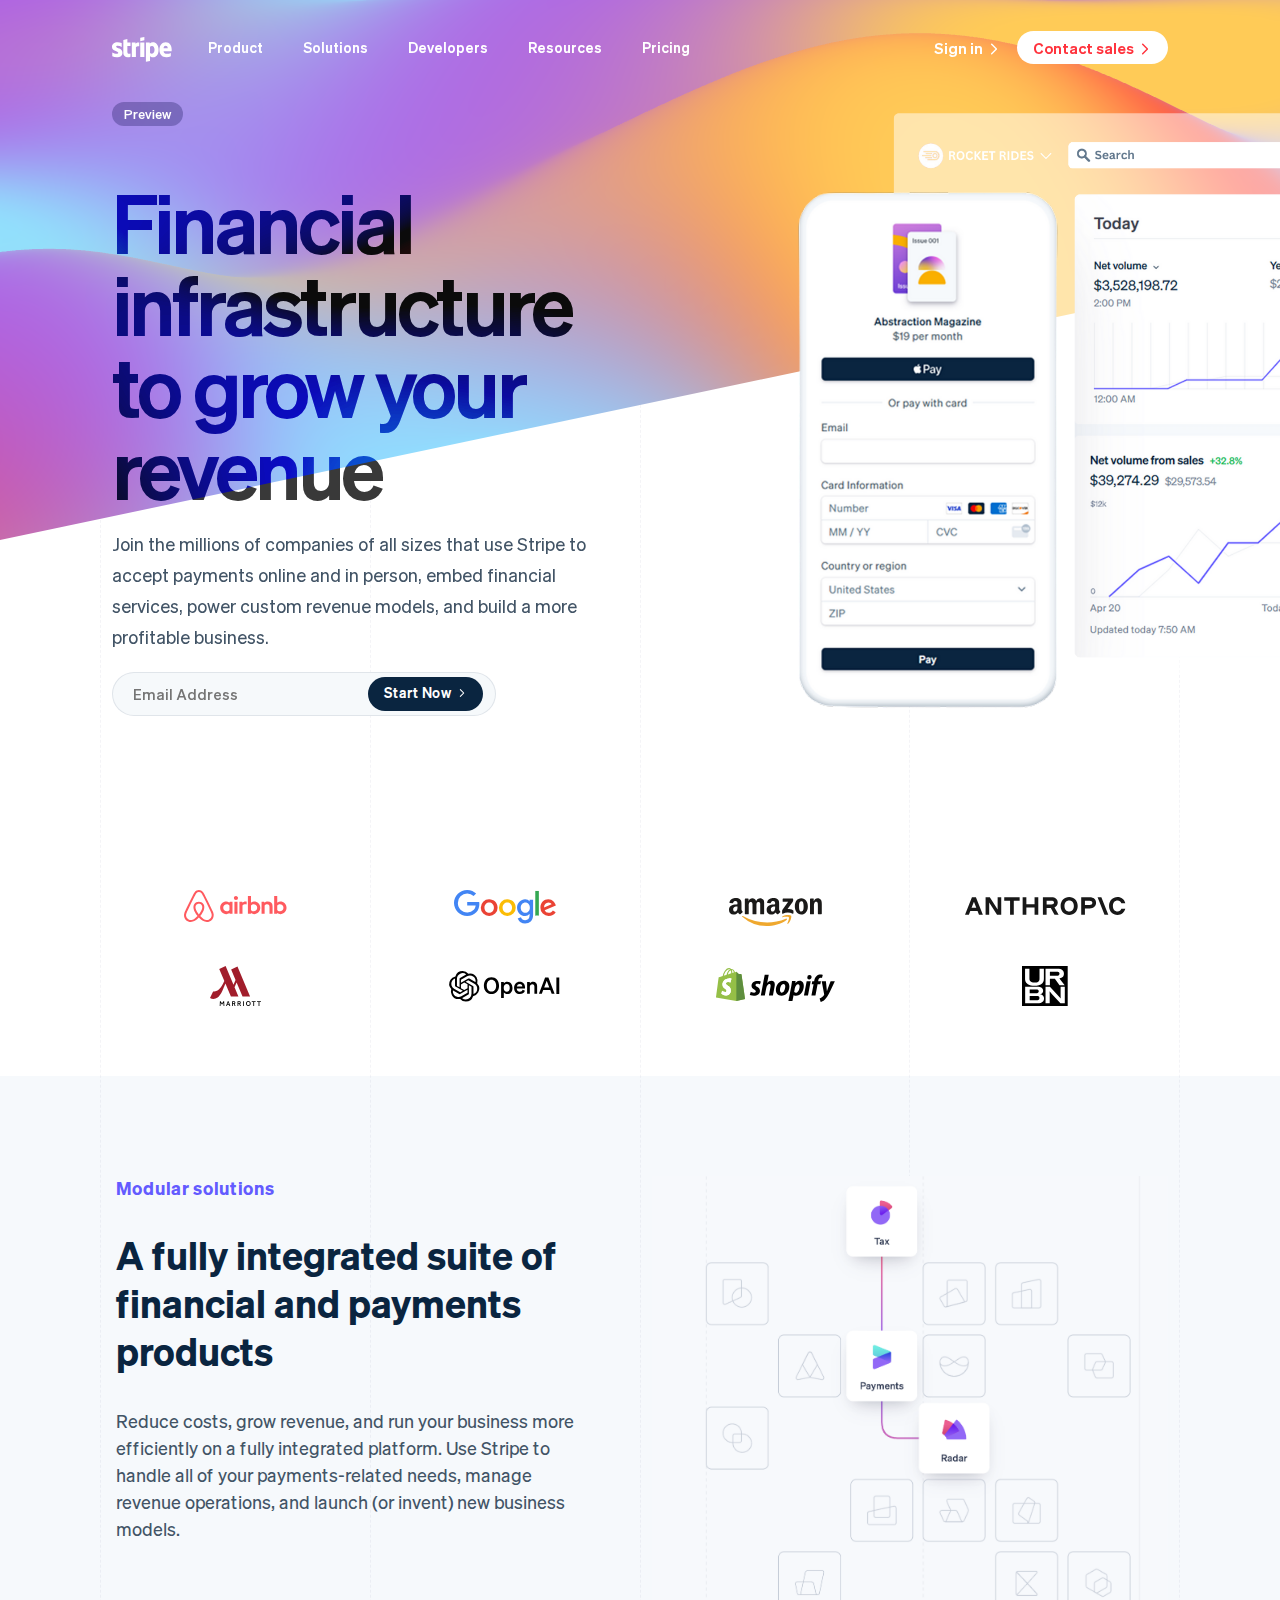
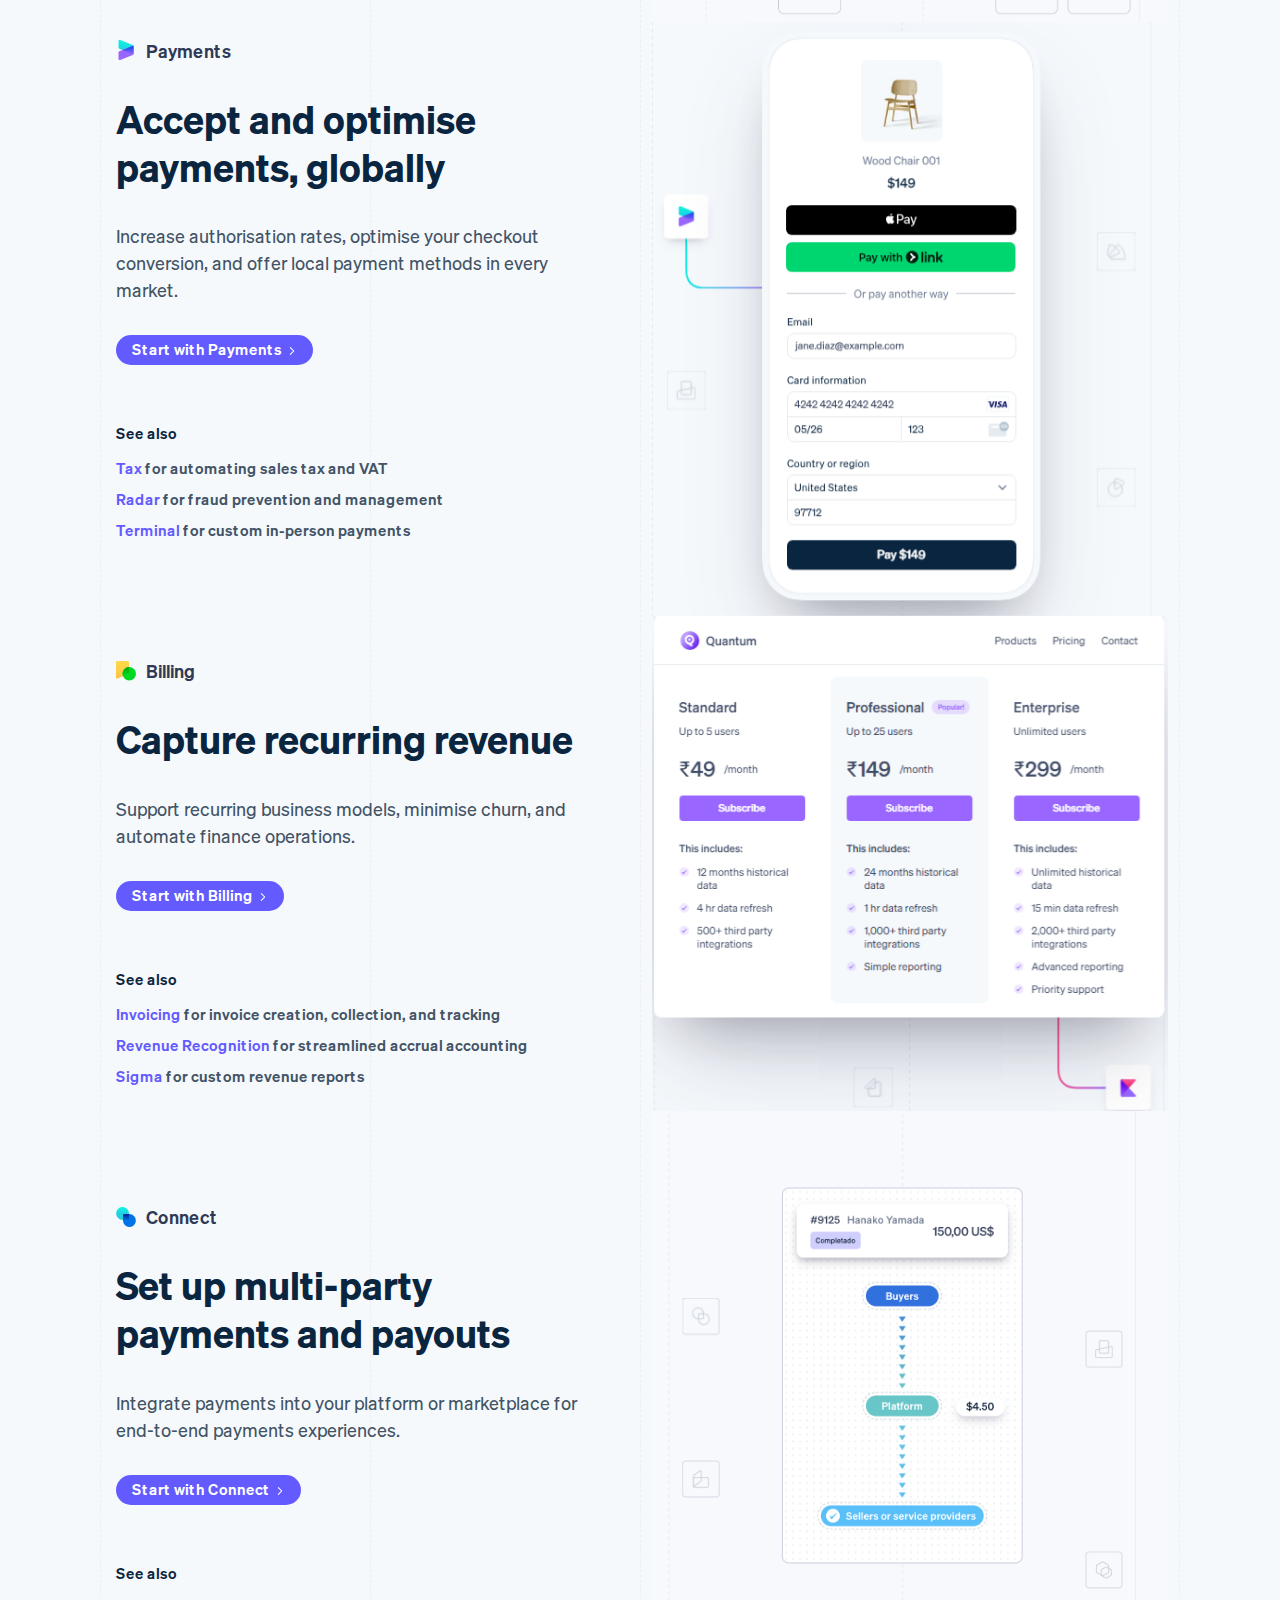
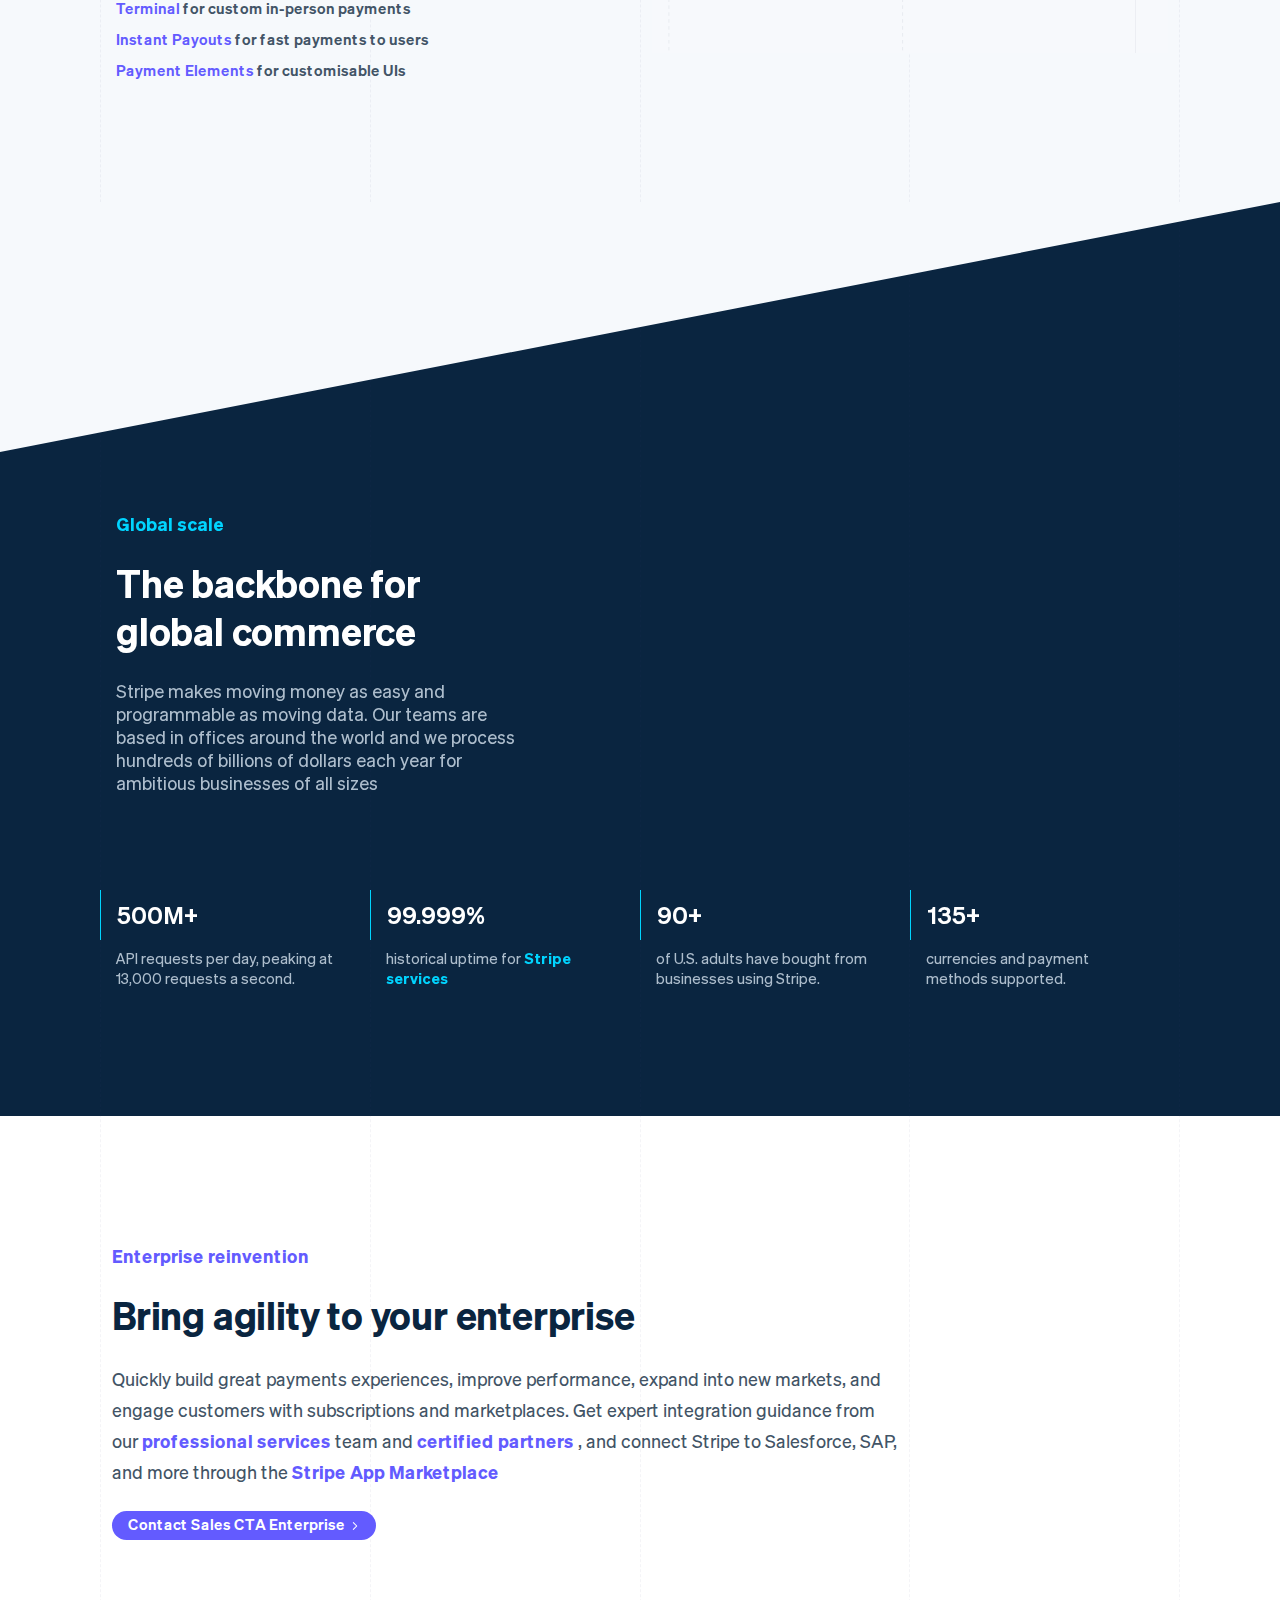
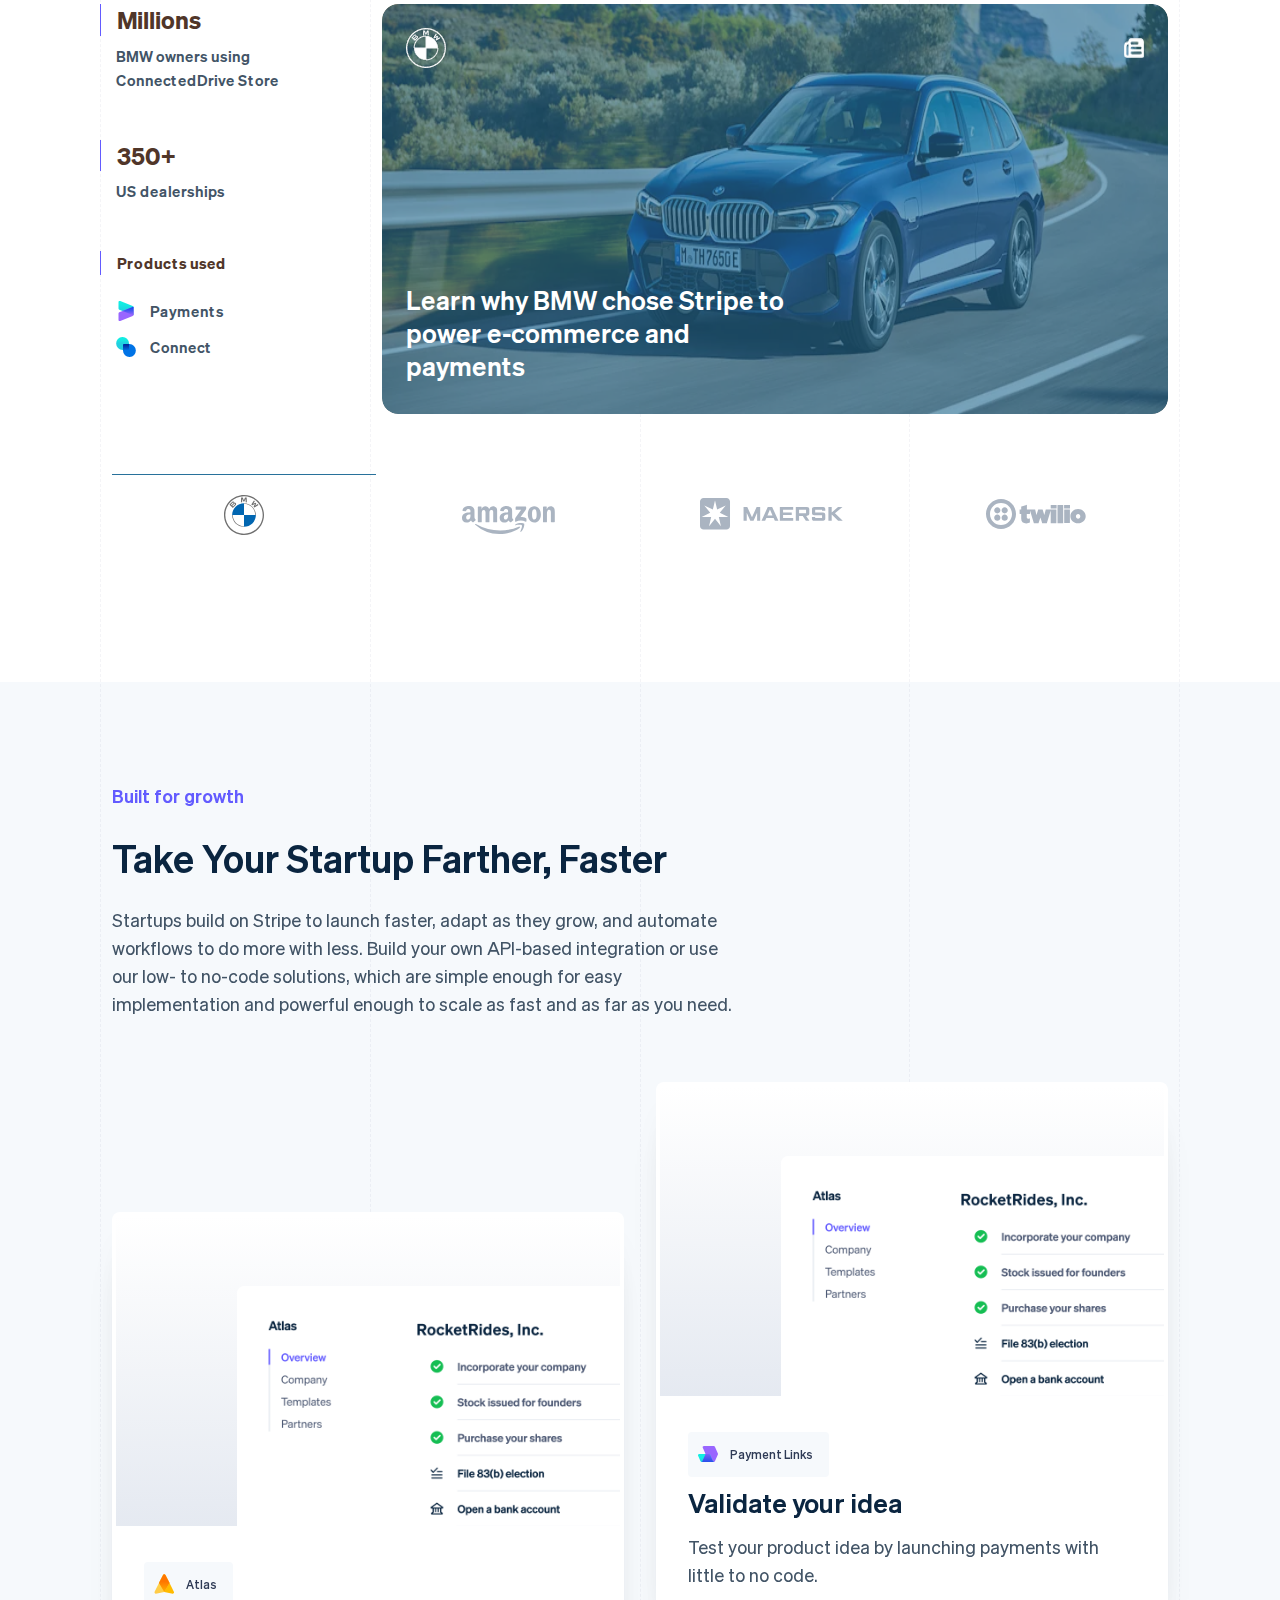
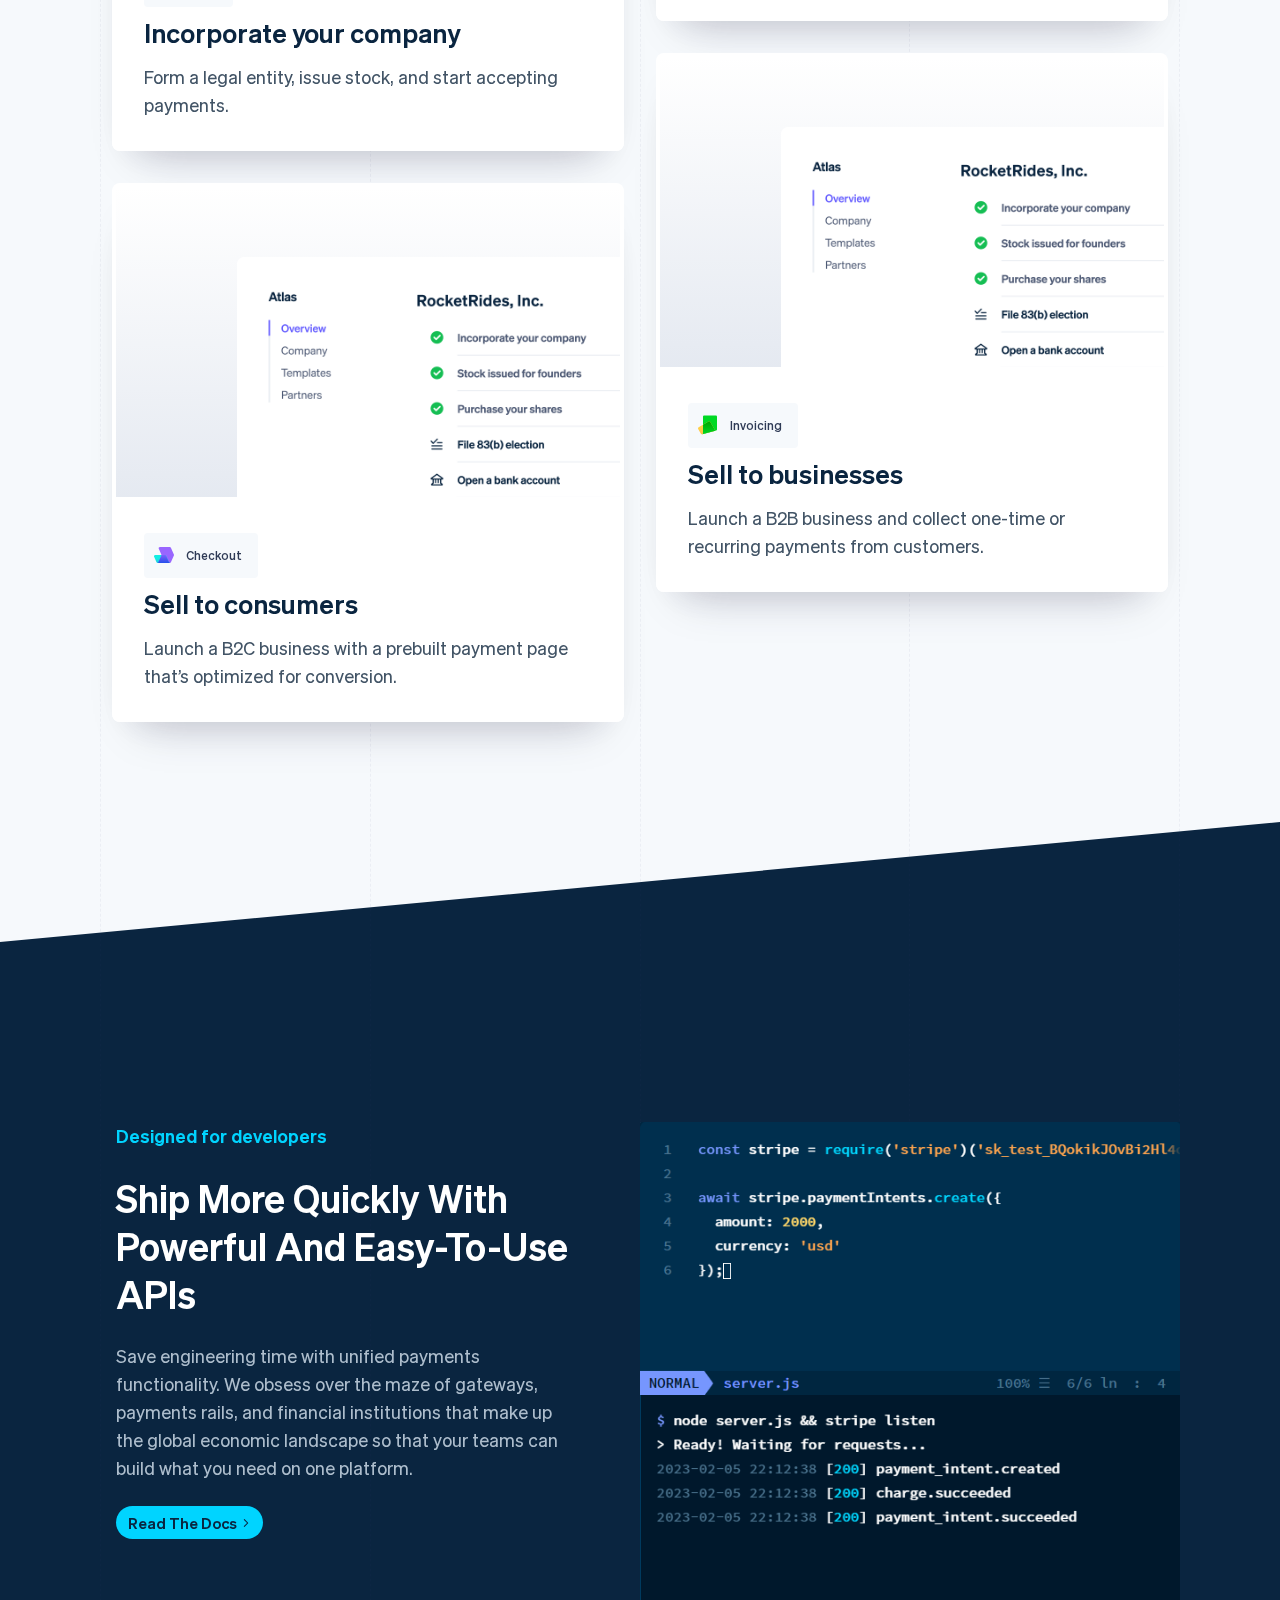
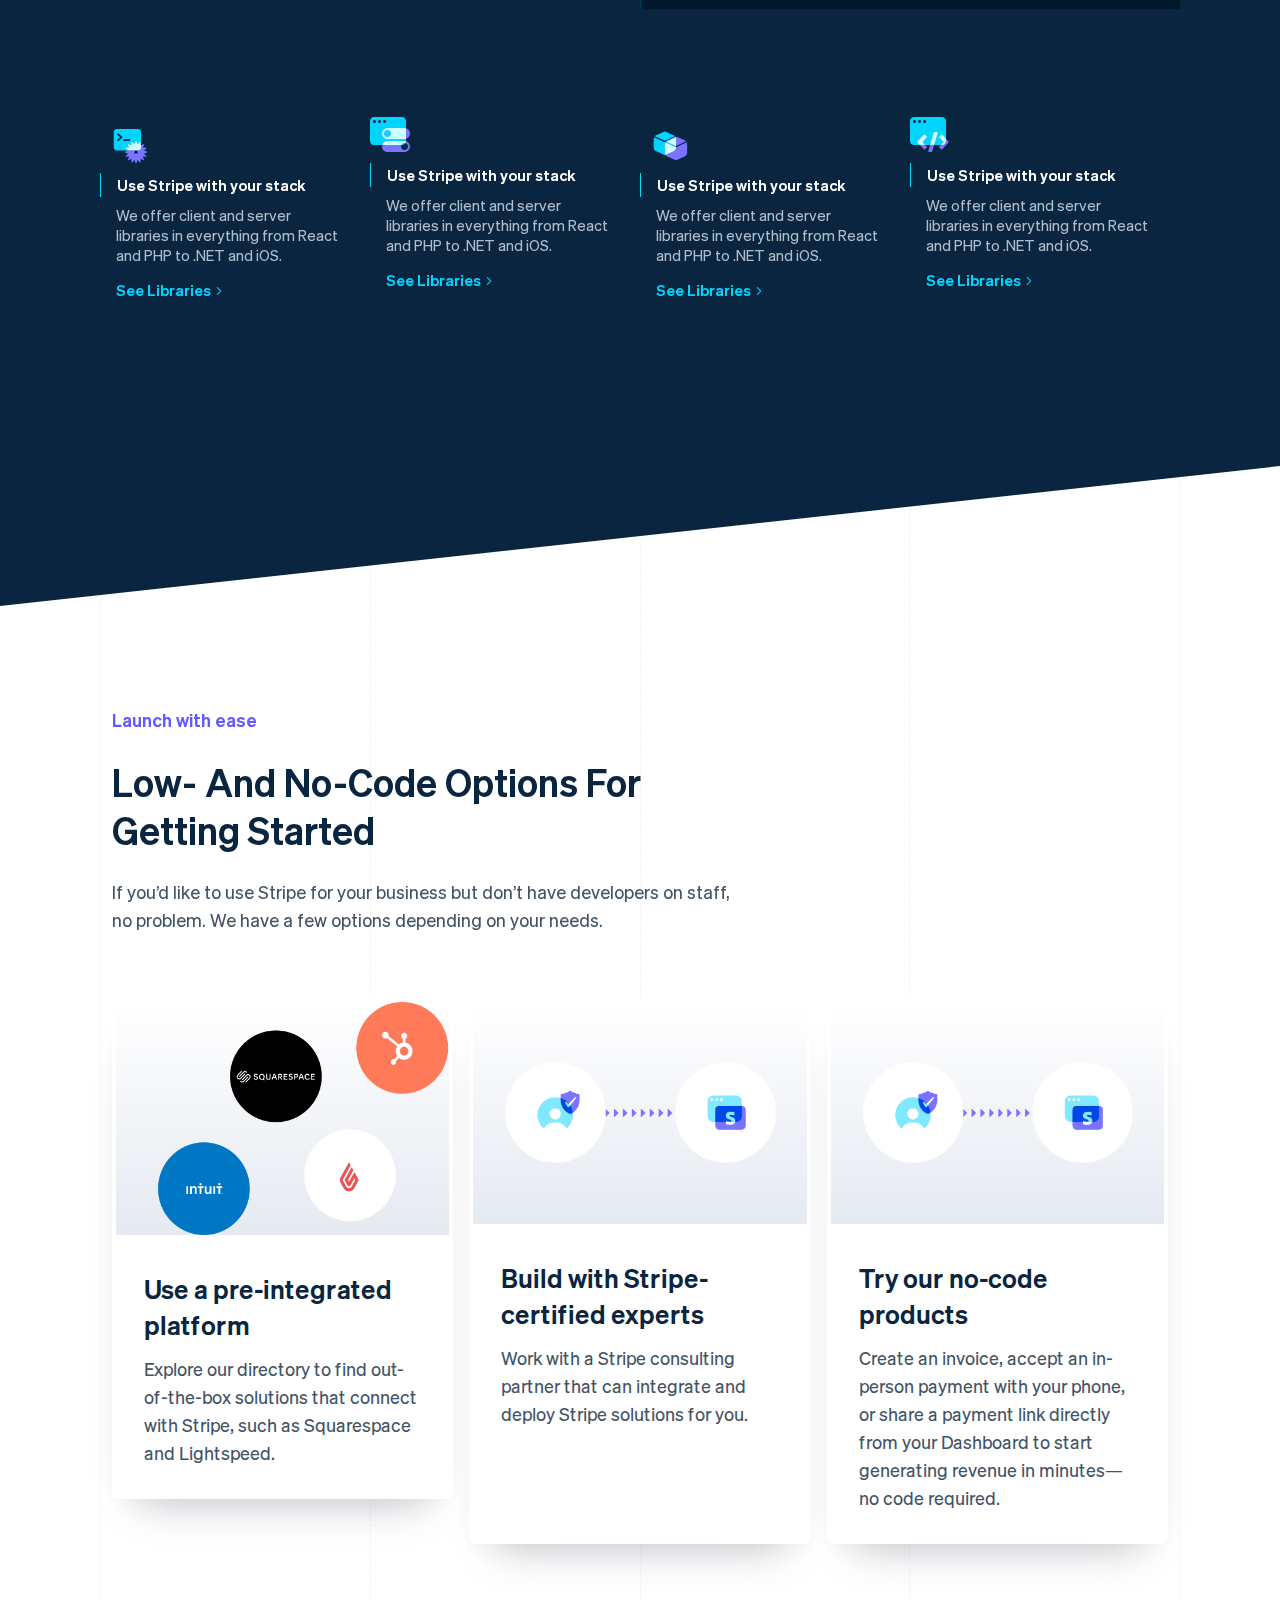
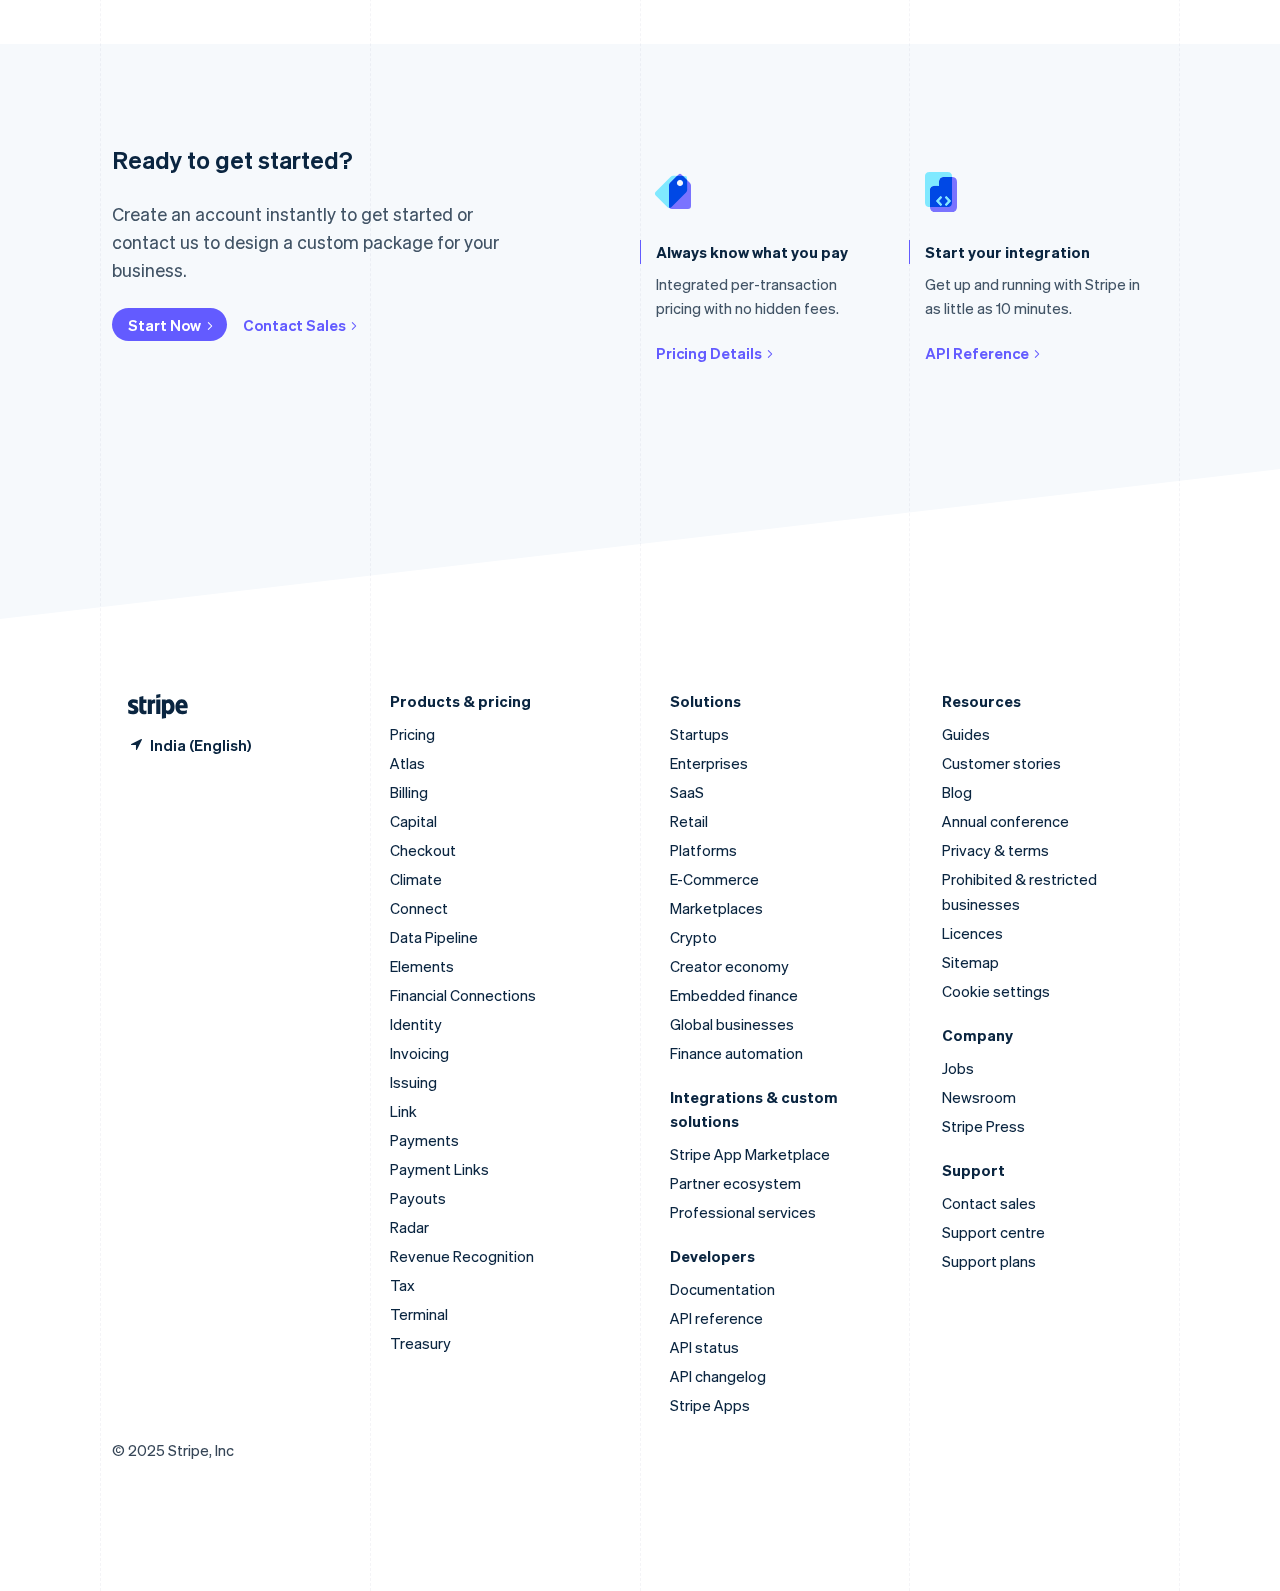
==== commit dd5326ed: "card-animation" ====
--- a/index.html
+++ b/index.html
@@ -1167,18 +1167,19 @@
                <div class="build-left-box">
                   <div class="build-card">
                      <div class="build-card-image">
+                      
                         <img src="images/growth-image.webp">
                         <svg width="800" height="600" viewBox="0 0 800 600" fill="none" xmlns="http://www.w3.org/2000/svg" class="ProductFeatureCard__gradientSvg">
                            <ellipse class="ProductFeatureCard__ellipse--one" opacity="0.5" cx="305.095" cy="294.189" rx="292.729" ry="272.493" transform="rotate(-41.7514 305.095 294.189)" fill="url(#product-card-paint-one-atlas"></ellipse>
                            <ellipse class="ProductFeatureCard__ellipse--two" opacity="0.6" cx="314.947" cy="283.229" rx="314.947" ry="283.229" transform="matrix(0.8571 -0.51515 -0.51515 -0.8571 373.81 726)" fill="url(#product-card-paint-two-atlas)"></ellipse>
                            <defs>
                              <radialGradient id="product-card-paint-one-atlas" cx="0" cy="0" r="1" gradientUnits="userSpaceOnUse" gradientTransform="translate(319.628 260.311) rotate(88.8263) scale(253.398 377.821)">
-                               <stop offset="0.25" stop-color="#FFA500"></stop>
-                               <stop offset="0.744792" stop-color="#FFA500" stop-opacity="0"></stop>
+                               <stop offset="0.25" stop-color="#11EFE3"></stop>
+                               <stop offset="0.744792" stop-color="#11EFE3" stop-opacity="0"></stop>
                              </radialGradient>
                              <radialGradient id="product-card-paint-two-atlas" cx="0" cy="0" r="1" gradientUnits="userSpaceOnUse" gradientTransform="translate(330.582 248.016) rotate(89.4327) scale(234.804 286.235)">
-                               <stop stop-color="#FFD848"></stop>
-                               <stop offset="1" stop-color="#FFD848" stop-opacity="0"></stop>
+                               <stop stop-color="#9966FF"></stop>
+                               <stop offset="1" stop-color="#9966FF" stop-opacity="0"></stop>
                              </radialGradient>
                            </defs>
                         </svg>
--- a/css/custom-main.css
+++ b/css/custom-main.css
@@ -2531,9 +2531,6 @@
   transform: translateY(-42px);
   }
   
-  .build-growth-component .build-grid-section .build-left-box .build-card:hover .build-card-image svg {
-  opacity: 1;
-  }
   
   .build-growth-component .build-grid-section .build-left-box .build-card .build-card-image {
   text-align: end;
@@ -2552,13 +2549,6 @@
   padding-top: 70px;
   }
   
-  .build-growth-component .build-grid-section .build-left-box .build-card .build-card-image svg {
-  opacity: 0;
-  transition: all 300ms cubic-bezier(0.33, 1, 0.68, 1);
-  position: absolute;
-  top: 0%;
-  left: 0%;
-  }
   
   .build-growth-component .build-grid-section .build-left-box .build-card .build-card-information {
   display: flex;
@@ -2809,9 +2799,7 @@
   gap: 16px;
   }
   
-  .build-growth-component.low-code-compontant .build-grid-section .build-left-box .build-card .build-card-image svg {
-  display: none;
-  }
+
   
   .build-growth-component.low-code-compontant .build-grid-section .build-left-box .build-card .build-card-image img {
   width: 100%;
@@ -6198,4 +6186,81 @@
 
 .hover-swap-link:hover .icon-swap-hover .hover-icon {
   opacity: 1;
+}
+.ProductFeatureCard__gradientSvg {
+  position: absolute;
+  top: 50%;
+  left: 50%;
+  width: 200%;  /* Increased size to ensure coverage */
+  height: 200%; /* Increased size to ensure coverage */
+  transform: translate(-60%, -50%);
+  z-index: 0;
+  opacity: 0;
+  transition: opacity 0.3s ease;
+  pointer-events: none;
+}
+
+/* Hover states */
+.build-card:hover .build-card-image {
+  transform: translateY(-42px);
+}
+
+.build-card:hover .ProductFeatureCard__gradientSvg {
+  opacity: 0.65; /* Increased opacity for better visibility */
+}
+
+@keyframes ProductFeatureCardRotateOne {
+  0% {
+    transform: rotate(0deg) scale(1.3);
+  }
+  33% {
+    transform: rotate(120deg) scale(1.1);
+  }
+  66% {
+    transform: rotate(240deg) scale(1.2);
+  }
+  100% {
+    transform: rotate(360deg) scale(1.3);
+  }
+}
+
+@keyframes ProductFeatureCardRotateTwo {
+  0% {
+    transform: rotate(360deg) scale(1.2);
+  }
+  33% {
+    transform: rotate(240deg) scale(1.3);
+  }
+  66% {
+    transform: rotate(120deg) scale(1.1);
+  }
+  100% {
+    transform: rotate(0deg) scale(1.2);
+  }
+}
+
+.ProductFeatureCard__ellipse--one {
+  transform-origin: center;
+  animation: ProductFeatureCardRotateOne 8s ease-in-out infinite; /* Reduced from 25s to 8s */
+  transform: scale(1.65);
+  filter: blur(9px); /* Added subtle blur for more fluid appearance */
+}
+
+.ProductFeatureCard__ellipse--two {
+  transform-origin: center;
+  animation: ProductFeatureCardRotateTwo 10s ease-in-out infinite; /* Reduced from 25s to 10s */
+  transform: scale(1.65);
+  filter: blur(13px); /* Added subtle blur for more fluid appearance */
+}
+
+/* Add pulsing effect for enhanced visual appeal */
+@keyframes pulse {
+  0% { opacity: 0.4; }
+  50% { opacity: 0.7; }
+  100% { opacity: 0.4; }
+}
+
+.ProductFeatureCard__ellipse--one,
+.ProductFeatureCard__ellipse--two {
+  animation-timing-function: cubic-bezier(0.4, 0, 0.2, 1); /* Smoother easing */
 }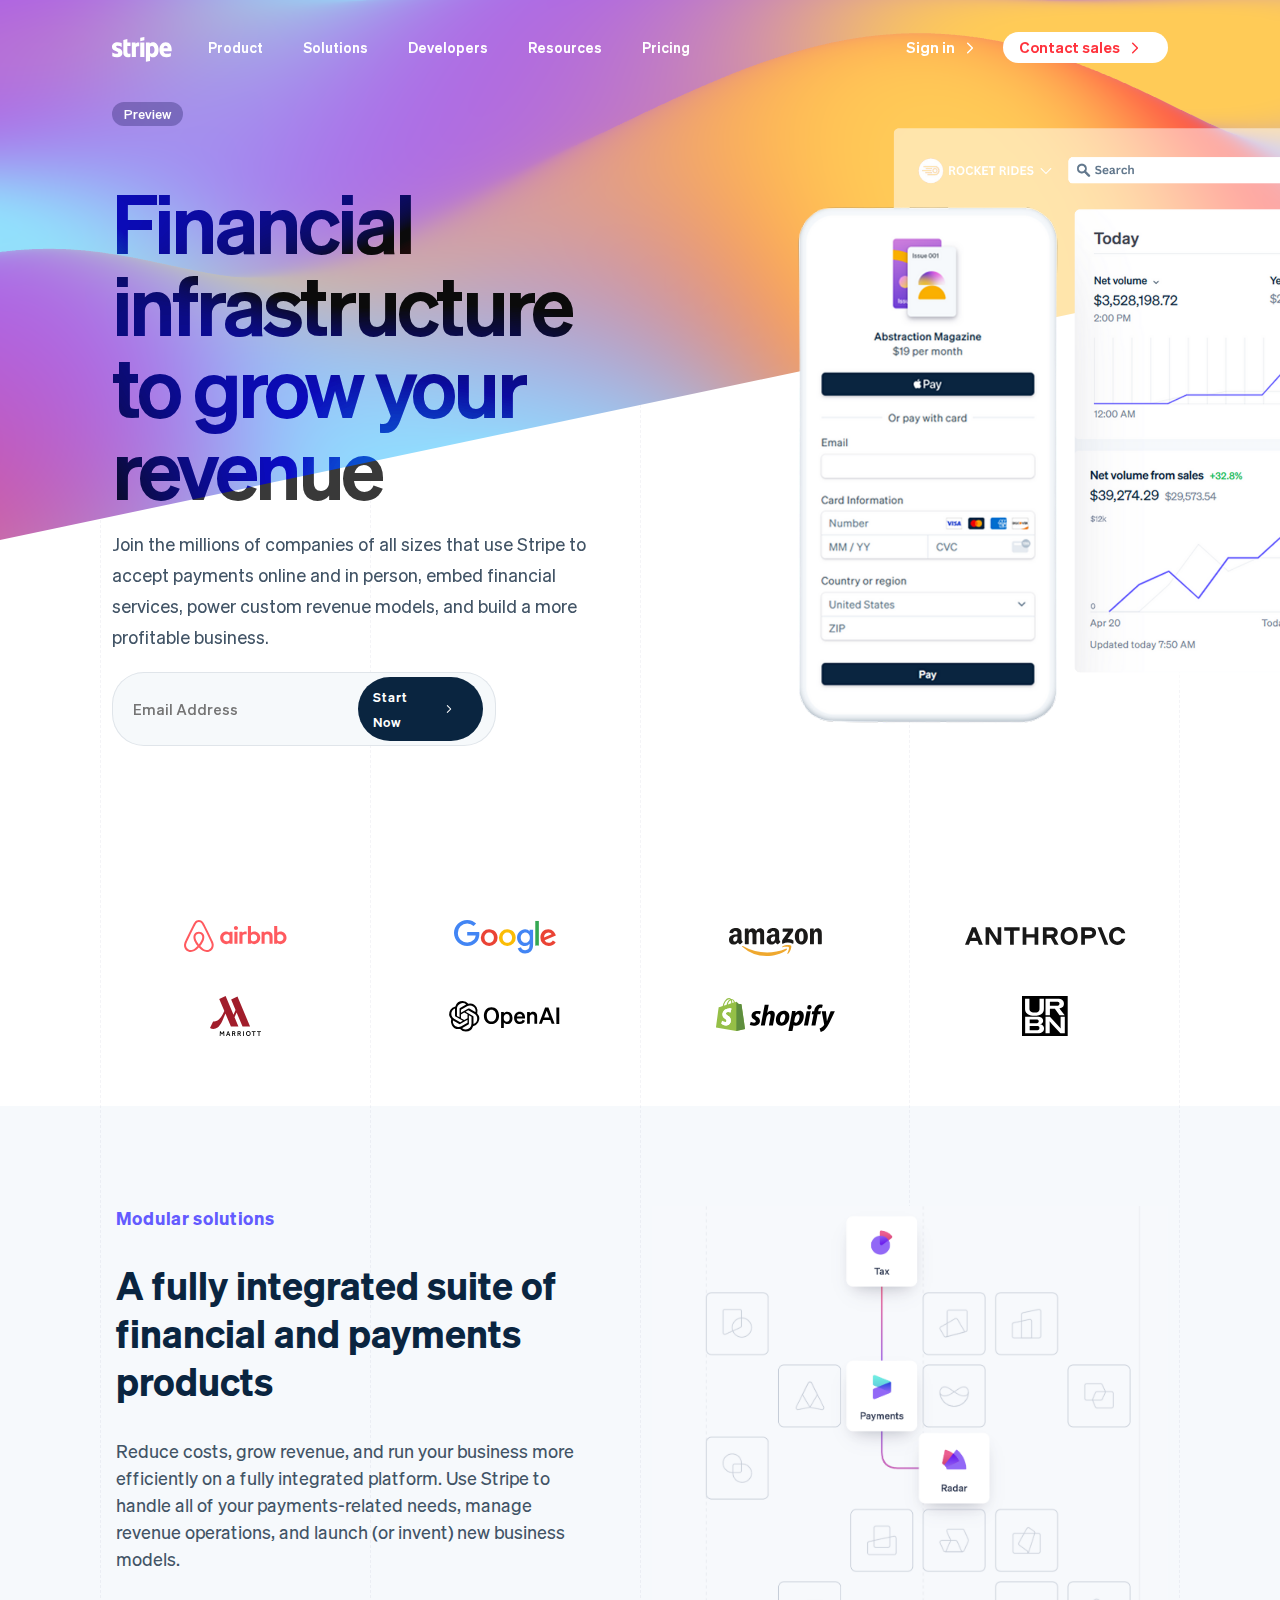
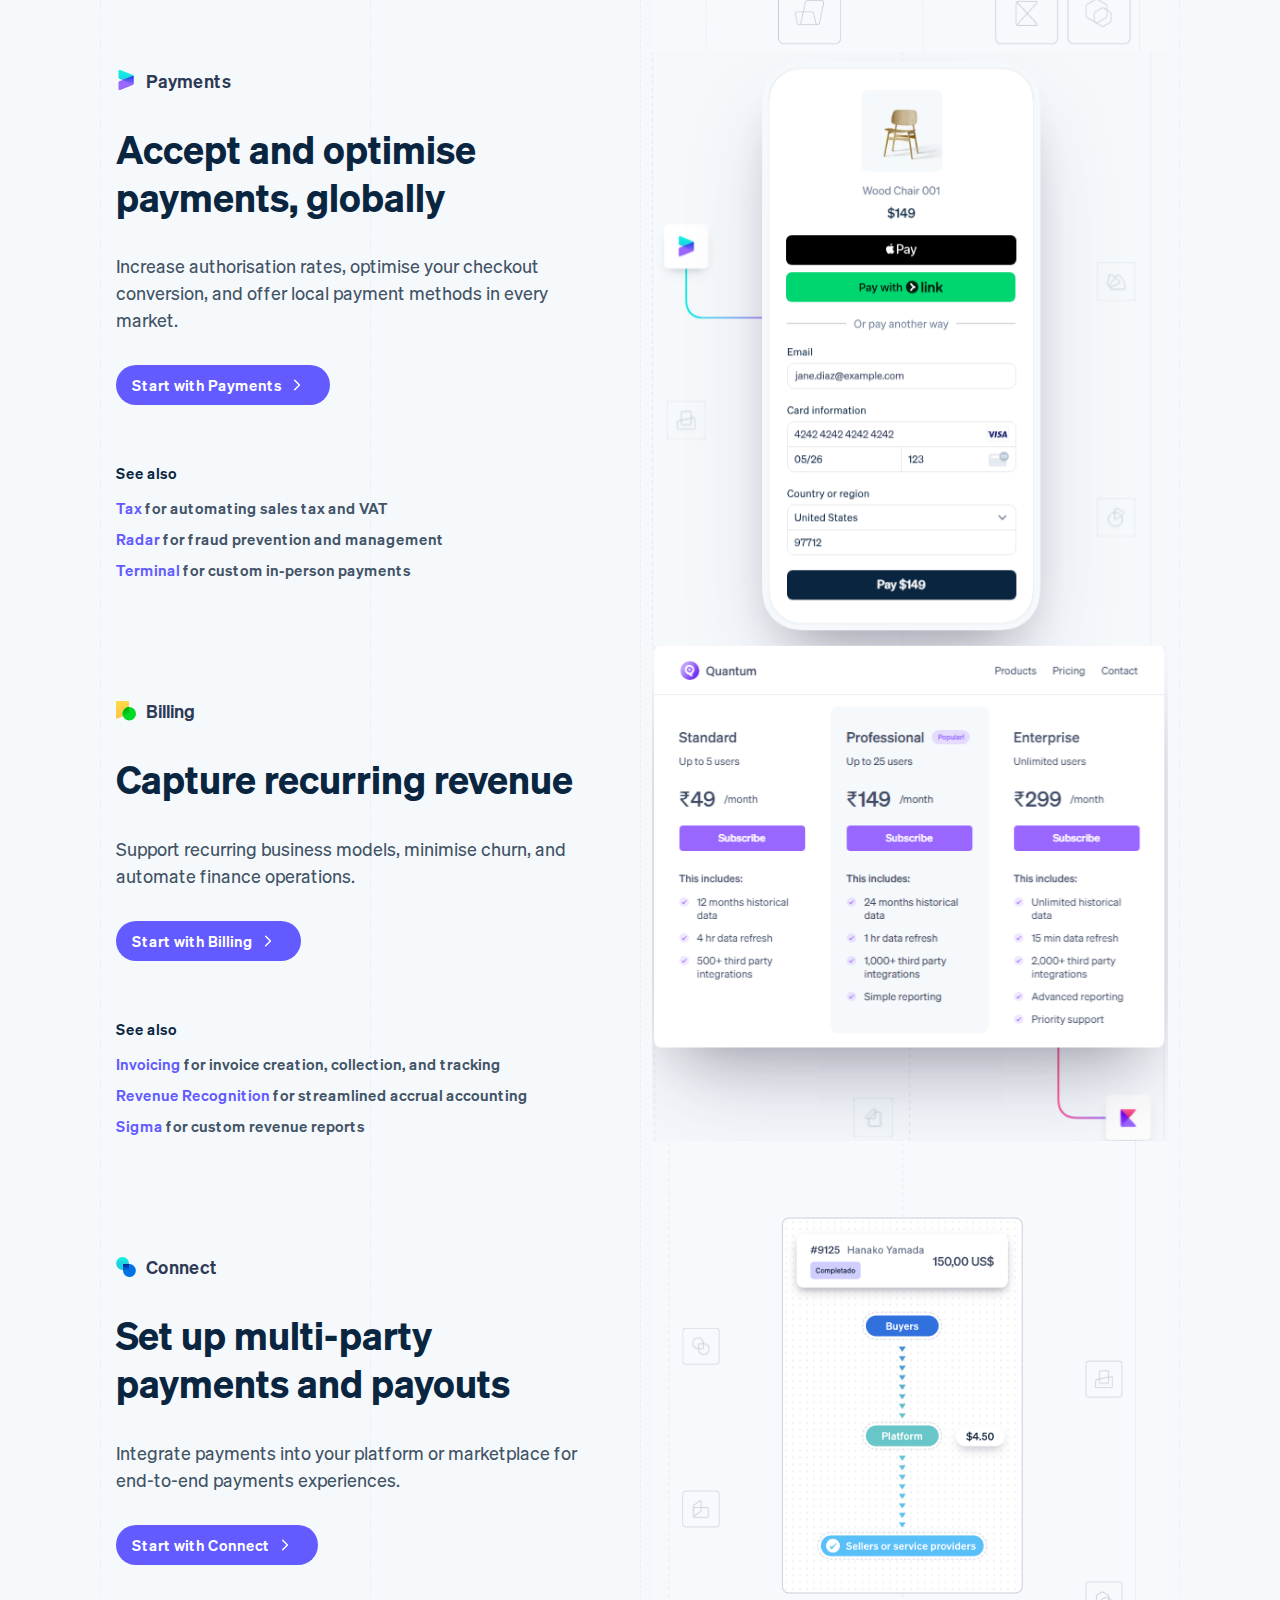
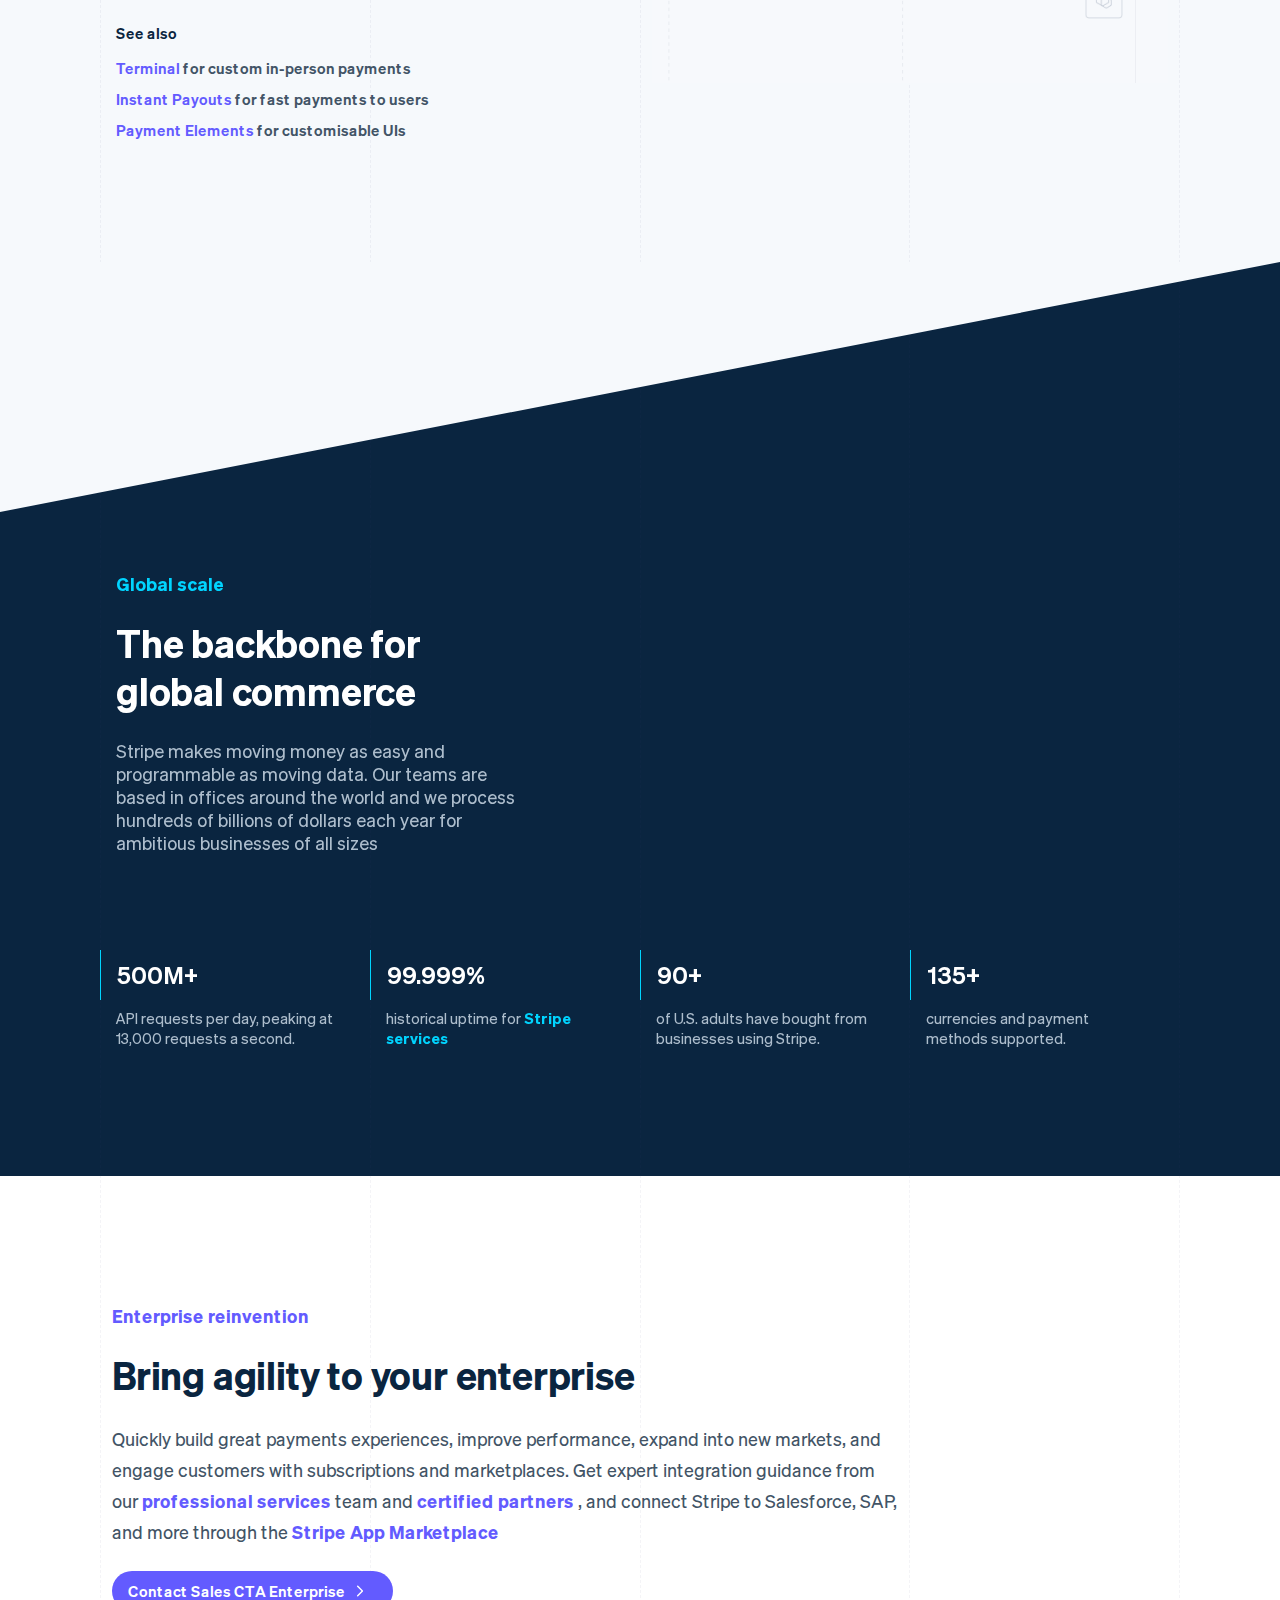
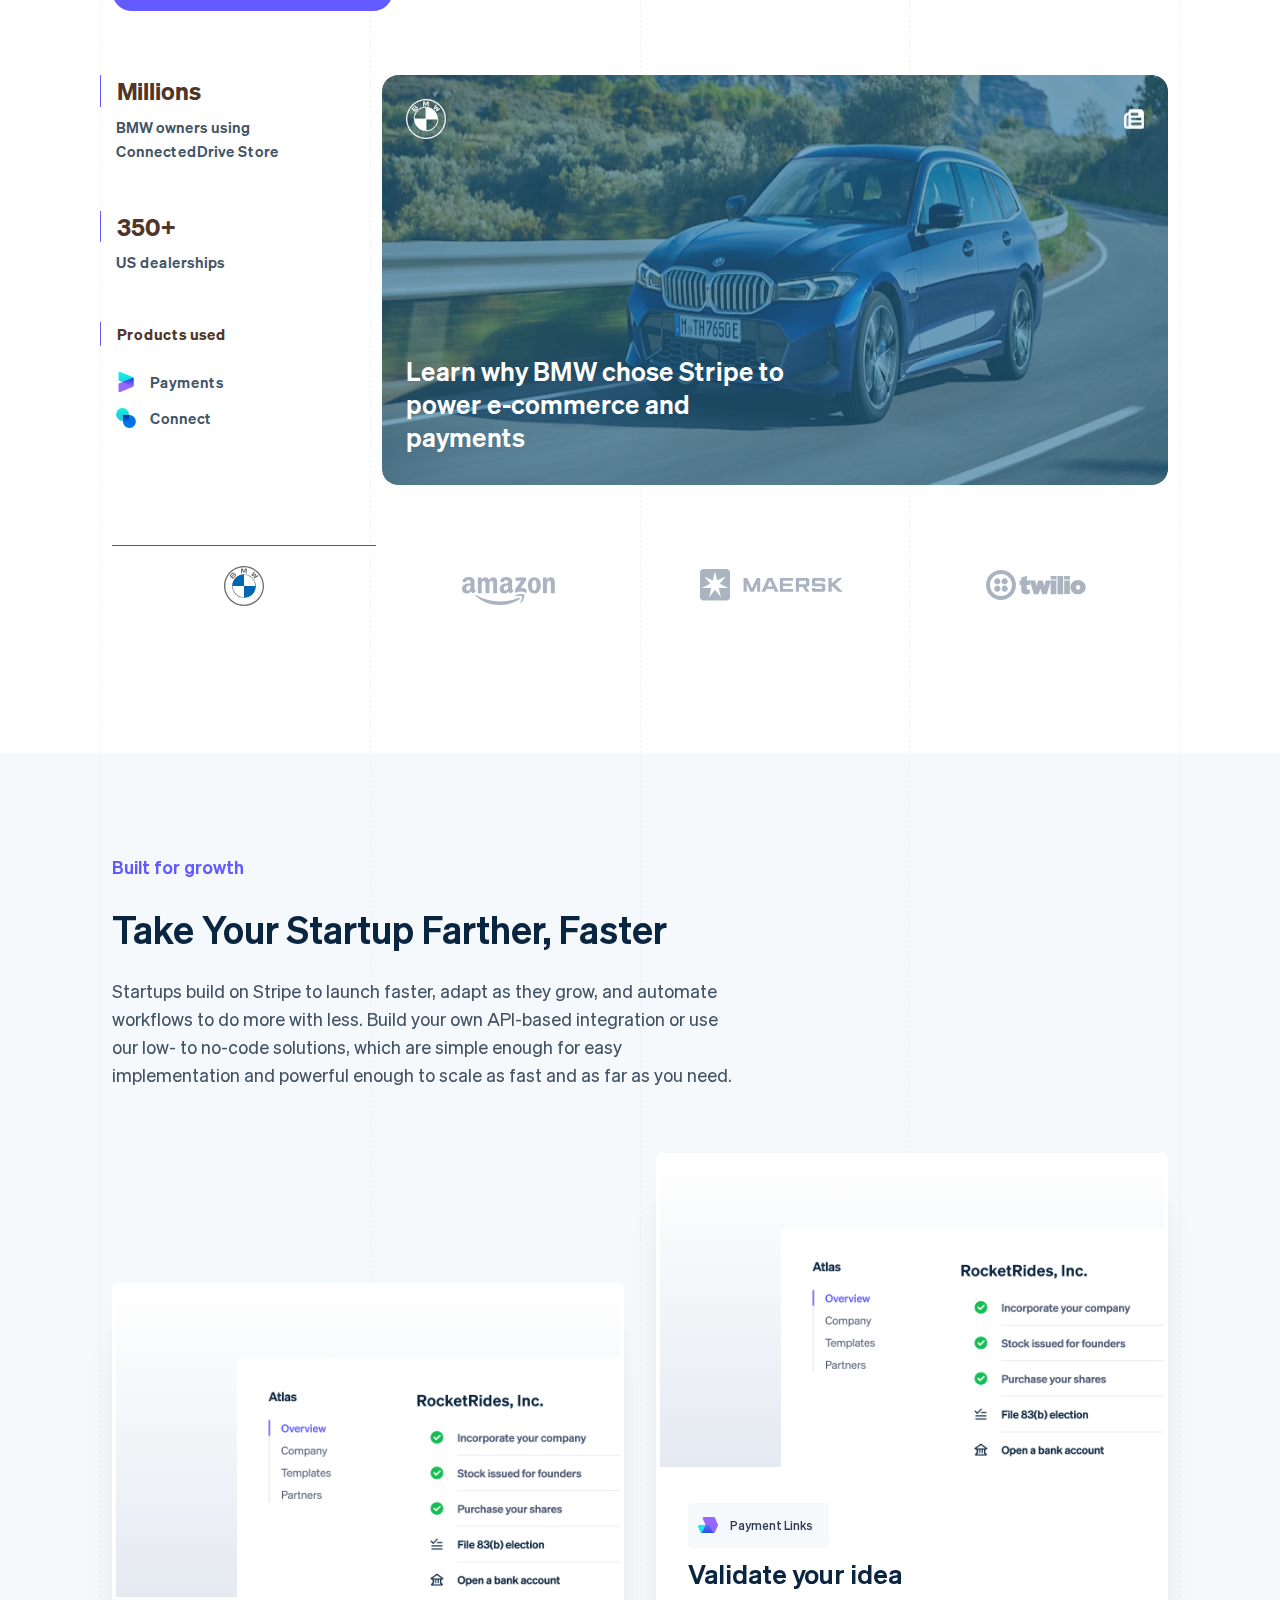
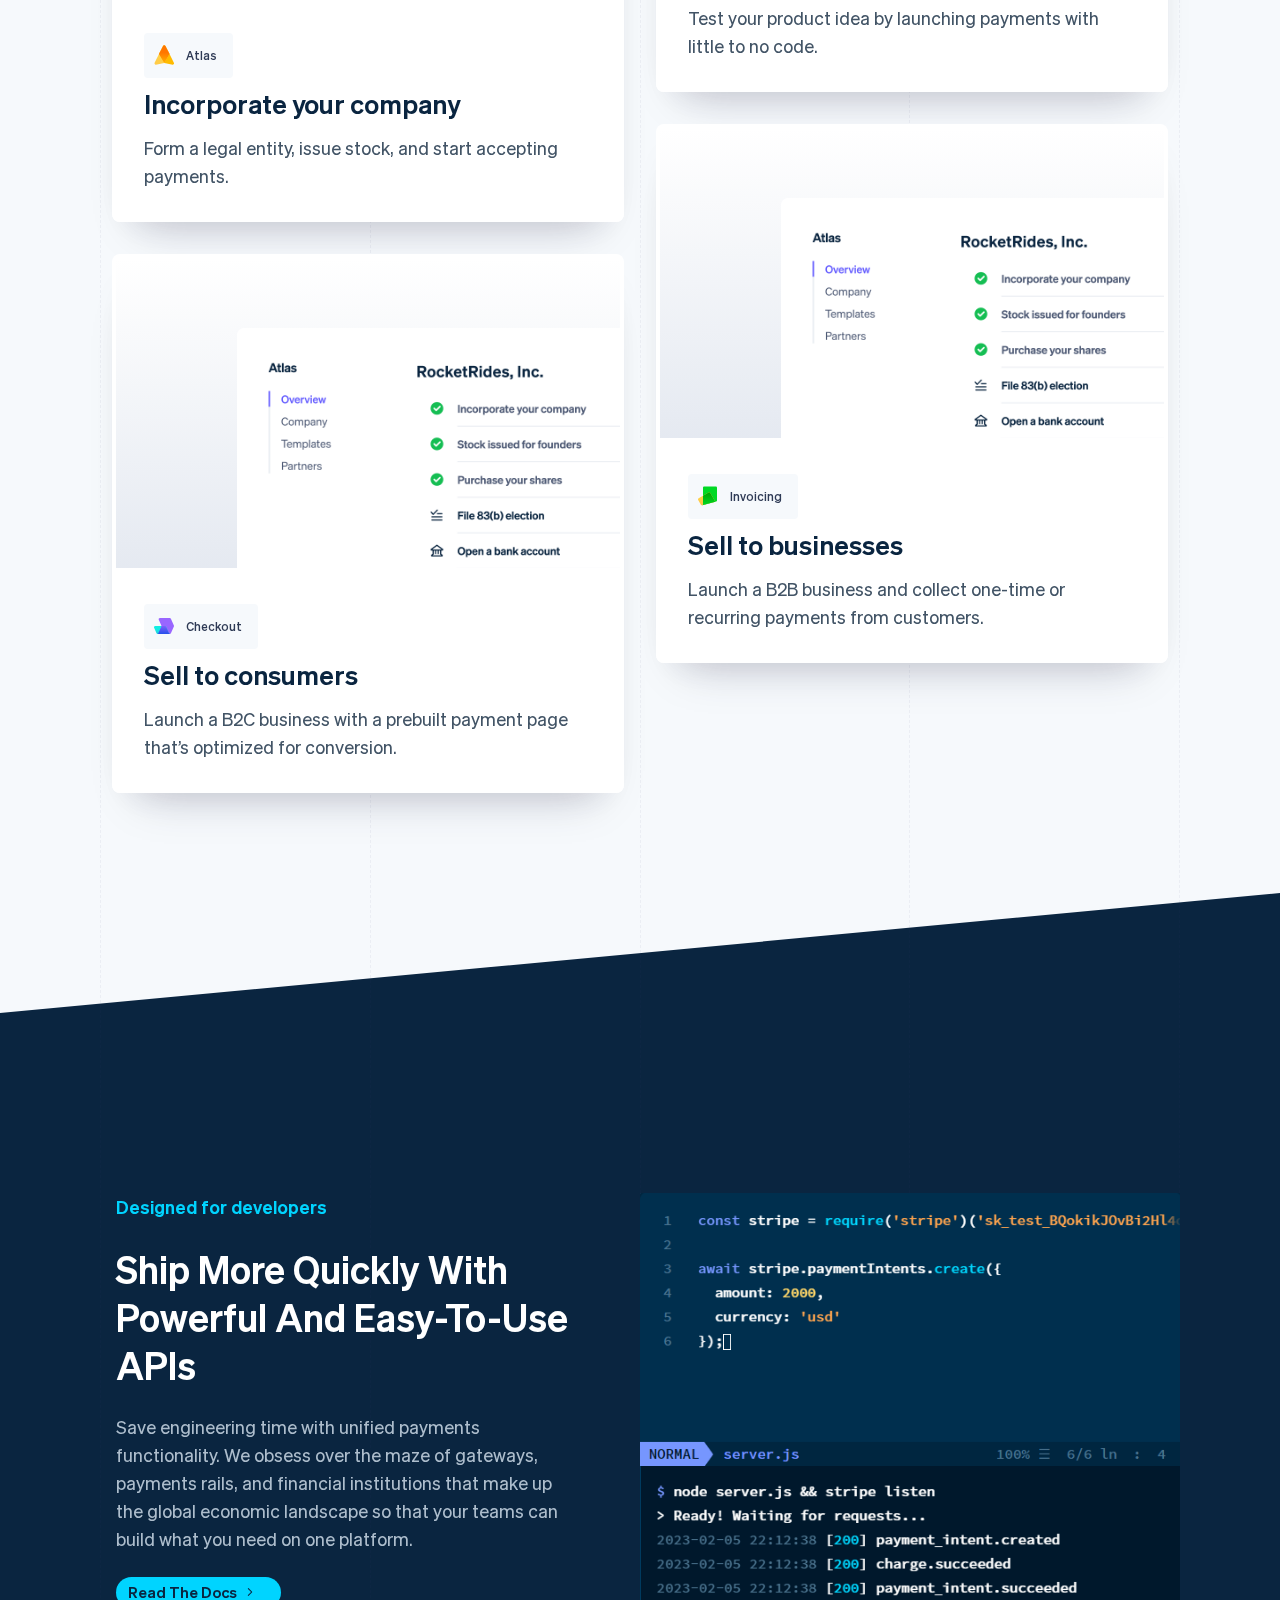
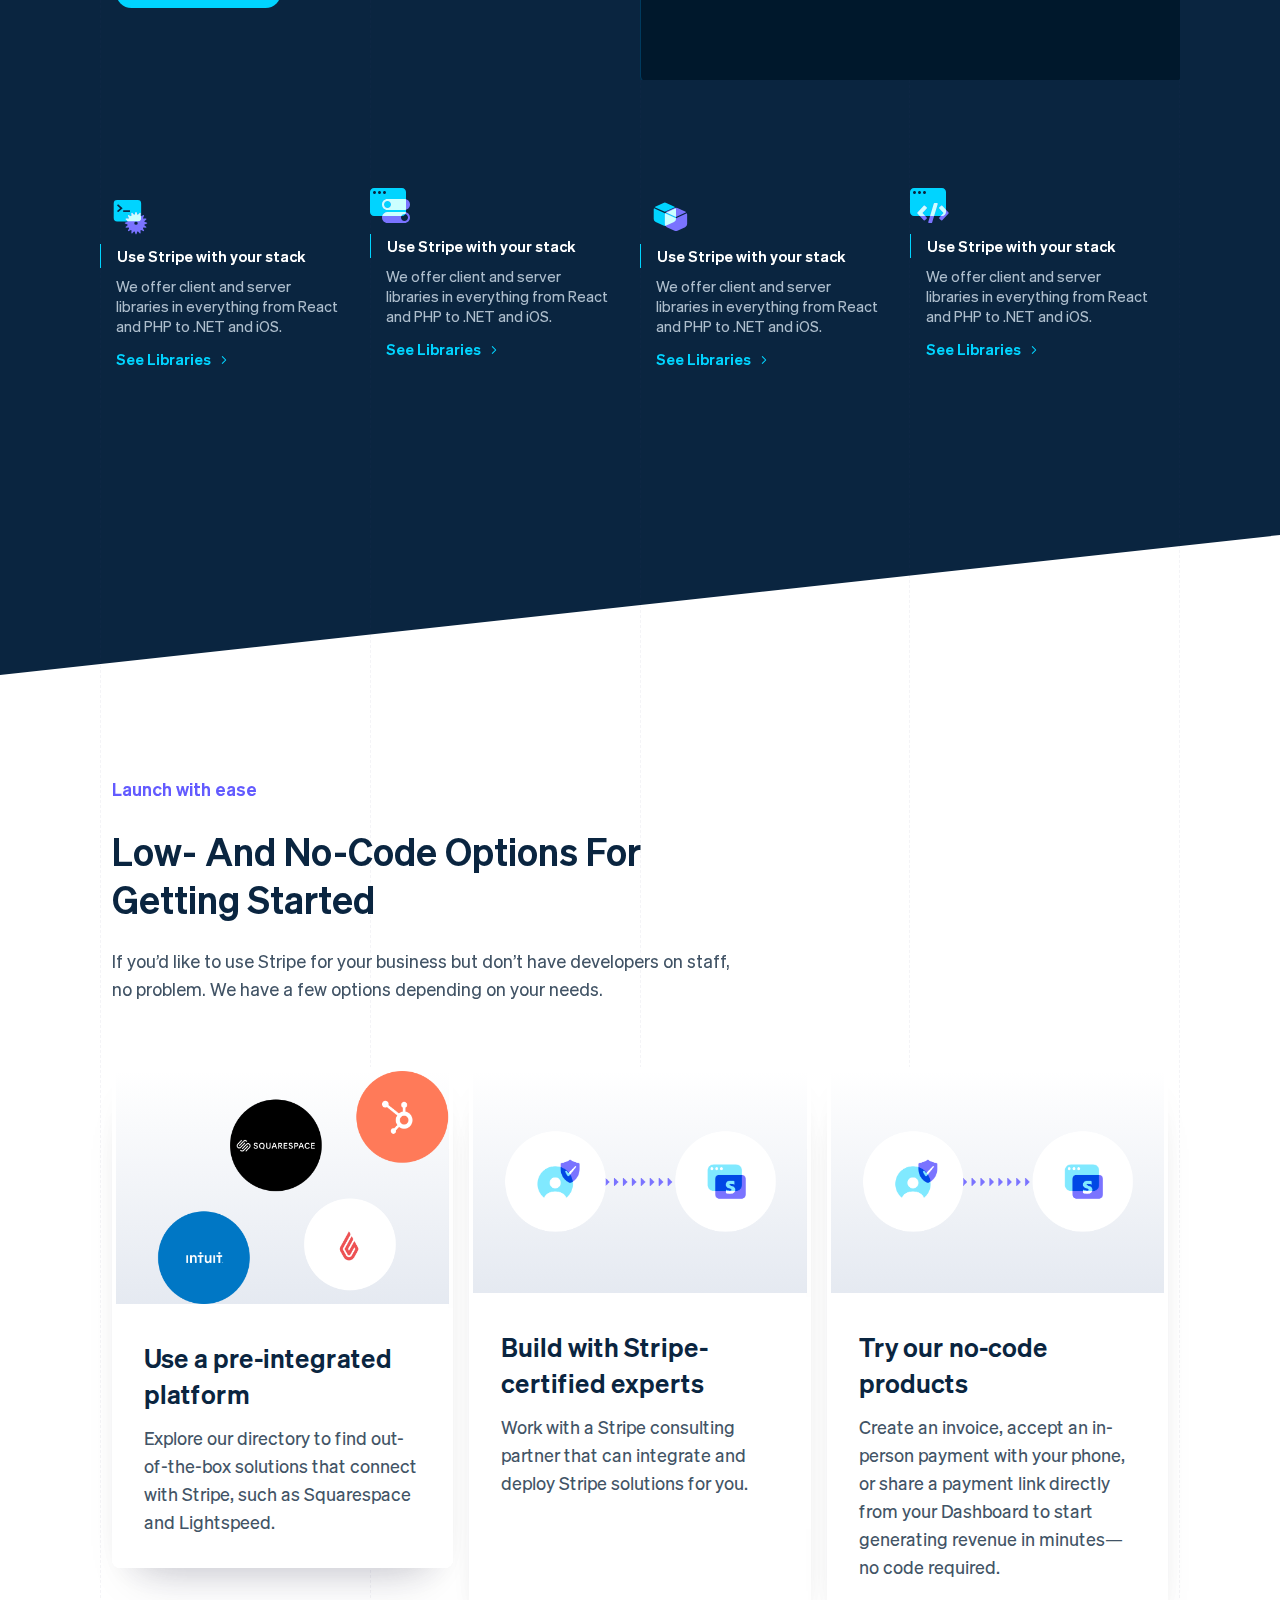
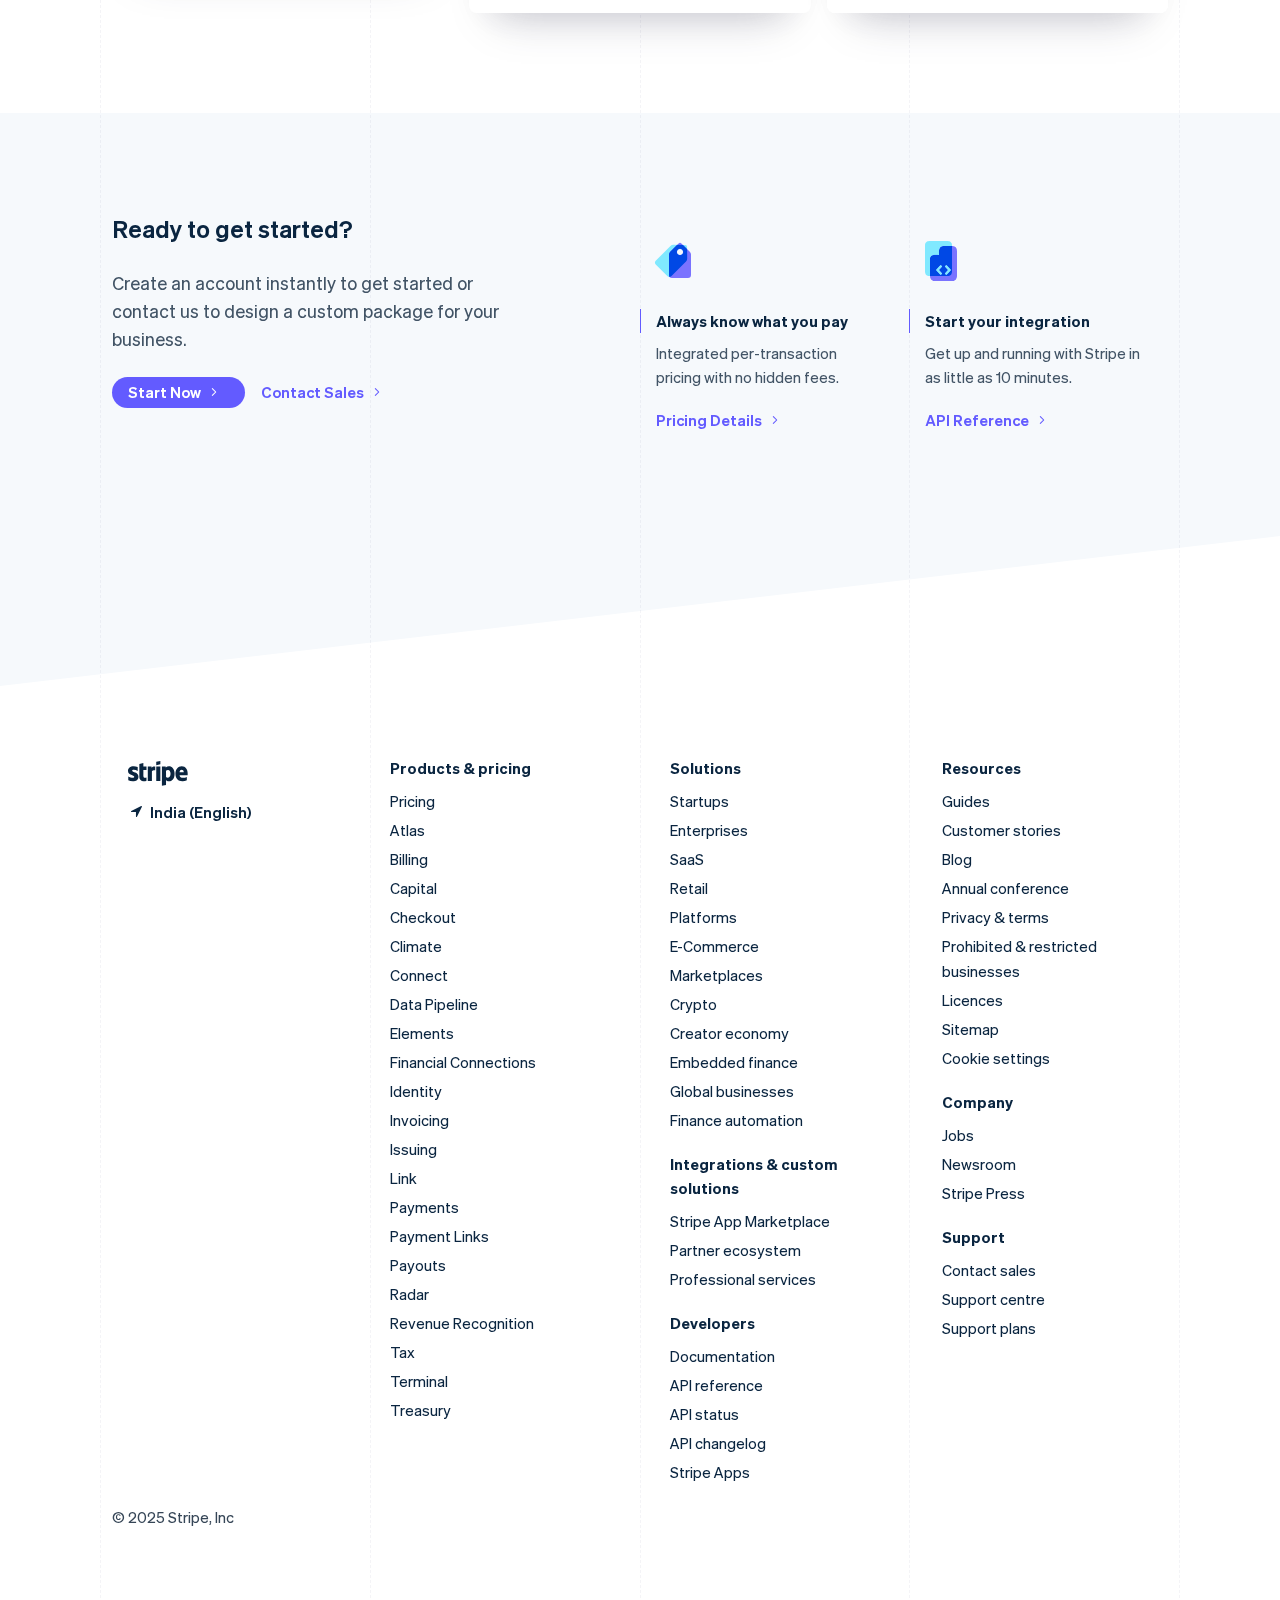
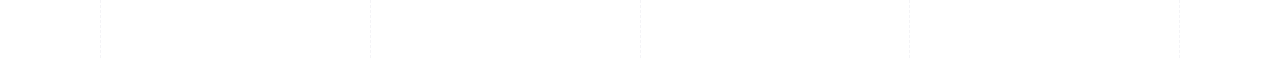
==== commit 9041c0a2: "Added anim" ====
--- a/index.html
+++ b/index.html
@@ -158,13 +158,27 @@
                </div>
 
                <div class="sign-in-group">
-                  <a href="#" class="sign-button">
+                  <a href="#" class="sign-button hover-swap-link">
                      <span>Sign in</span>
-                     <svg xmlns="http://www.w3.org/2000/svg" width="24" height="24" viewBox="0 0 24 24"><path fill="currentColor" d="m14.475 12l-7.35-7.35q-.375-.375-.363-.888t.388-.887t.888-.375t.887.375l7.675 7.7q.3.3.45.675t.15.75t-.15.75t-.45.675l-7.7 7.7q-.375.375-.875.363T7.15 21.1t-.375-.888t.375-.887z"/></svg>
+                     <div class="icon-swap-hover">
+                        <svg xmlns="http://www.w3.org/2000/svg" width="24" height="24" viewBox="0 0 24 24">
+                          <path fill="currentColor" d="m14.475 12l-7.35-7.35q-.375-.375-.363-.888t.388-.887t.888-.375t.887.375l7.675 7.7q.3.3.45.675t.15.75t-.15.75t-.45.675l-7.7 7.7q-.375.375-.875.363T7.15 21.1t-.375-.888t.375-.887z"/>
+                        </svg>
+                        <svg class="hover-icon" xmlns="http://www.w3.org/2000/svg" width="50" height="50" viewBox="0 0 24 24">
+                          <path fill="currentColor" d="M16.172 11l-5.364-5.364 1.414-1.414L20 12l-7.778 7.778-1.414-1.414L16.172 13H4v-2z"/>
+                        </svg>
+                      </div>
                   </a>
-                  <a href="#" class="contact-button">
+                  <a href="#" class="contact-button hover-swap-link">
                      <span>Contact sales</span>
-                     <svg xmlns="http://www.w3.org/2000/svg" width="24" height="24" viewBox="0 0 24 24"><path fill="currentColor" d="m14.475 12l-7.35-7.35q-.375-.375-.363-.888t.388-.887t.888-.375t.887.375l7.675 7.7q.3.3.45.675t.15.75t-.15.75t-.45.675l-7.7 7.7q-.375.375-.875.363T7.15 21.1t-.375-.888t.375-.887z"/></svg>
+                     <div class="icon-swap-hover">
+                        <svg xmlns="http://www.w3.org/2000/svg" width="24" height="24" viewBox="0 0 24 24">
+                          <path fill="currentColor" d="m14.475 12l-7.35-7.35q-.375-.375-.363-.888t.388-.887t.888-.375t.887.375l7.675 7.7q.3.3.45.675t.15.75t-.15.75t-.45.675l-7.7 7.7q-.375.375-.875.363T7.15 21.1t-.375-.888t.375-.887z"/>
+                        </svg>
+                        <svg class="hover-icon" xmlns="http://www.w3.org/2000/svg" width="50" height="50" viewBox="0 0 24 24">
+                          <path fill="currentColor" d="M16.172 11l-5.364-5.364 1.414-1.414L20 12l-7.778 7.778-1.414-1.414L16.172 13H4v-2z"/>
+                        </svg>
+                      </div>
                   </a>
                </div>
 
@@ -189,9 +203,10 @@
                        <li>
                            <a href="#">
                               <span> Products</span>
-                               <svg class="SiteMobileMenuNavItem__chevron" width="16" height="17" viewBox="0 0 16 17" fill="none" xmlns="http://www.w3.org/2000/svg">
-                                   <path fill-rule="evenodd" clip-rule="evenodd" d="M5.29316 2.90864C4.90228 2.51775 4.90228 1.884 5.29316 1.49312C5.68405 1.10223 6.3178 1.10223 6.70869 1.49312L13.0084 7.79284C13.3989 8.18337 13.3989 8.81653 13.0084 9.20706L6.70869 15.5068C6.3178 15.8977 5.68405 15.8977 5.29316 15.5068C4.90228 15.1159 4.90228 14.4822 5.29316 14.0913L10.8845 8.49995L5.29316 2.90864Z" fill="#3F4B66"></path>
-                                 </svg>
+                              
+                              
+
+                              
                            </a>
                        </li>
                        <li>
@@ -288,9 +303,16 @@
                      <div class="banner-input">
                         <input type="email" value="" placeholder="email address">
                         
-                        <div class="learn-btn">
+                        <div class="learn-btn hover-swap-link">
                            <a href="#">start now</a>
-                           <svg xmlns="http://www.w3.org/2000/svg" width="24" height="24" viewBox="0 0 24 24"><path fill="currentColor" d="m14.475 12l-7.35-7.35q-.375-.375-.363-.888t.388-.887t.888-.375t.887.375l7.675 7.7q.3.3.45.675t.15.75t-.15.75t-.45.675l-7.7 7.7q-.375.375-.875.363T7.15 21.1t-.375-.888t.375-.887z"></path></svg>
+                           <div class="icon-swap-hover">
+                              <svg xmlns="http://www.w3.org/2000/svg" width="24" height="24" viewBox="0 0 24 24">
+                                <path fill="currentColor" d="m14.475 12l-7.35-7.35q-.375-.375-.363-.888t.388-.887t.888-.375t.887.375l7.675 7.7q.3.3.45.675t.15.75t-.15.75t-.45.675l-7.7 7.7q-.375.375-.875.363T7.15 21.1t-.375-.888t.375-.887z"/>
+                              </svg>
+                              <svg class="hover-icon" xmlns="http://www.w3.org/2000/svg" width="50" height="50" viewBox="0 0 24 24">
+                                <path fill="currentColor" d="M16.172 11l-5.364-5.364 1.414-1.414L20 12l-7.778 7.778-1.414-1.414L16.172 13H4v-2z"/>
+                              </svg>
+                            </div>
                         </div>
                      </div>
                  </div>
@@ -419,13 +441,16 @@
                                  methods in every market.
                               </p>
                               <div class="enterprise-btn see-all-btn">
-                                 <a href="#" class="contact-button">
+                                 <a href="#" class="contact-button hover-swap-link">
                                     <span>Start with Payments</span>
-                                    <svg xmlns="http://www.w3.org/2000/svg" width="24" height="24" viewBox="0 0 24 24">
-                                       <path fill="currentColor"
-                                          d="m14.475 12l-7.35-7.35q-.375-.375-.363-.888t.388-.887t.888-.375t.887.375l7.675 7.7q.3.3.45.675t.15.75t-.15.75t-.45.675l-7.7 7.7q-.375.375-.875.363T7.15 21.1t-.375-.888t.375-.887z">
-                                       </path>
-                                    </svg>
+                                    <div class="icon-swap-hover">
+                                       <svg xmlns="http://www.w3.org/2000/svg" width="24" height="24" viewBox="0 0 24 24">
+                                         <path fill="currentColor" d="m14.475 12l-7.35-7.35q-.375-.375-.363-.888t.388-.887t.888-.375t.887.375l7.675 7.7q.3.3.45.675t.15.75t-.15.75t-.45.675l-7.7 7.7q-.375.375-.875.363T7.15 21.1t-.375-.888t.375-.887z"/>
+                                       </svg>
+                                       <svg class="hover-icon" xmlns="http://www.w3.org/2000/svg" width="50" height="50" viewBox="0 0 24 24">
+                                         <path fill="currentColor" d="M16.172 11l-5.364-5.364 1.414-1.414L20 12l-7.778 7.778-1.414-1.414L16.172 13H4v-2z"/>
+                                       </svg>
+                                     </div>
                                  </a>
       
                                  <div class="module-list">
@@ -484,13 +509,16 @@
                                  Support recurring business models, minimise churn, and automate finance operations.
                               </p>
                               <div class="enterprise-btn see-all-btn">
-                                 <a href="#" class="contact-button">
+                                 <a href="#" class="contact-button hover-swap-link">
                                     <span>Start with Billing</span>
-                                    <svg xmlns="http://www.w3.org/2000/svg" width="24" height="24" viewBox="0 0 24 24">
-                                       <path fill="currentColor"
-                                          d="m14.475 12l-7.35-7.35q-.375-.375-.363-.888t.388-.887t.888-.375t.887.375l7.675 7.7q.3.3.45.675t.15.75t-.15.75t-.45.675l-7.7 7.7q-.375.375-.875.363T7.15 21.1t-.375-.888t.375-.887z">
-                                       </path>
-                                    </svg>
+                                    <div class="icon-swap-hover">
+                                       <svg xmlns="http://www.w3.org/2000/svg" width="24" height="24" viewBox="0 0 24 24">
+                                         <path fill="currentColor" d="m14.475 12l-7.35-7.35q-.375-.375-.363-.888t.388-.887t.888-.375t.887.375l7.675 7.7q.3.3.45.675t.15.75t-.15.75t-.45.675l-7.7 7.7q-.375.375-.875.363T7.15 21.1t-.375-.888t.375-.887z"/>
+                                       </svg>
+                                       <svg class="hover-icon" xmlns="http://www.w3.org/2000/svg" width="50" height="50" viewBox="0 0 24 24">
+                                         <path fill="currentColor" d="M16.172 11l-5.364-5.364 1.414-1.414L20 12l-7.778 7.778-1.414-1.414L16.172 13H4v-2z"/>
+                                       </svg>
+                                     </div>
                                  </a>
       
                                  <div class="module-list">
@@ -552,13 +580,16 @@
                                  Integrate payments into your platform or marketplace for end-to-end payments experiences.
                               </p>
                               <div class="enterprise-btn see-all-btn">
-                                 <a href="#" class="contact-button">
+                                 <a href="#" class="contact-button hover-swap-link">
                                     <span>Start with Connect</span>
-                                    <svg xmlns="http://www.w3.org/2000/svg" width="24" height="24" viewBox="0 0 24 24">
-                                       <path fill="currentColor"
-                                          d="m14.475 12l-7.35-7.35q-.375-.375-.363-.888t.388-.887t.888-.375t.887.375l7.675 7.7q.3.3.45.675t.15.75t-.15.75t-.45.675l-7.7 7.7q-.375.375-.875.363T7.15 21.1t-.375-.888t.375-.887z">
-                                       </path>
-                                    </svg>
+                                    <div class="icon-swap-hover">
+                                       <svg xmlns="http://www.w3.org/2000/svg" width="24" height="24" viewBox="0 0 24 24">
+                                         <path fill="currentColor" d="m14.475 12l-7.35-7.35q-.375-.375-.363-.888t.388-.887t.888-.375t.887.375l7.675 7.7q.3.3.45.675t.15.75t-.15.75t-.45.675l-7.7 7.7q-.375.375-.875.363T7.15 21.1t-.375-.888t.375-.887z"/>
+                                       </svg>
+                                       <svg class="hover-icon" xmlns="http://www.w3.org/2000/svg" width="50" height="50" viewBox="0 0 24 24">
+                                         <path fill="currentColor" d="M16.172 11l-5.364-5.364 1.414-1.414L20 12l-7.778 7.778-1.414-1.414L16.172 13H4v-2z"/>
+                                       </svg>
+                                     </div>
                                  </a>
       
                                  <div class="module-list">
@@ -715,9 +746,16 @@
                         </p>
                      </div>
                   <div class="enterprise-btn">
-                     <a href="#" class="contact-button">
+                     <a href="#" class="contact-button hover-swap-link">
                         <span>Contact Sales CTA Enterprise</span>
-                        <svg xmlns="http://www.w3.org/2000/svg" width="24" height="24" viewBox="0 0 24 24"><path fill="currentColor" d="m14.475 12l-7.35-7.35q-.375-.375-.363-.888t.388-.887t.888-.375t.887.375l7.675 7.7q.3.3.45.675t.15.75t-.15.75t-.45.675l-7.7 7.7q-.375.375-.875.363T7.15 21.1t-.375-.888t.375-.887z"></path></svg>
+                        <div class="icon-swap-hover">
+                           <svg xmlns="http://www.w3.org/2000/svg" width="24" height="24" viewBox="0 0 24 24">
+                             <path fill="currentColor" d="m14.475 12l-7.35-7.35q-.375-.375-.363-.888t.388-.887t.888-.375t.887.375l7.675 7.7q.3.3.45.675t.15.75t-.15.75t-.45.675l-7.7 7.7q-.375.375-.875.363T7.15 21.1t-.375-.888t.375-.887z"/>
+                           </svg>
+                           <svg class="hover-icon" xmlns="http://www.w3.org/2000/svg" width="50" height="50" viewBox="0 0 24 24">
+                             <path fill="currentColor" d="M16.172 11l-5.364-5.364 1.414-1.414L20 12l-7.778 7.778-1.414-1.414L16.172 13H4v-2z"/>
+                           </svg>
+                         </div>
                      </a>
                   </div>
                   </div>
@@ -1198,9 +1236,16 @@
                         <p>
                            Form a legal entity, issue stock, and start accepting payments.
                         </p>
-                        <a href="#" class="learn-btn">
+                        <a href="#" class="learn-btn hover-swap-link">
                            <span>Learn about Atlas </span>
-                           <svg xmlns="http://www.w3.org/2000/svg" width="24" height="24" viewBox="0 0 24 24"><path fill="currentColor" d="m14.475 12l-7.35-7.35q-.375-.375-.363-.888t.388-.887t.888-.375t.887.375l7.675 7.7q.3.3.45.675t.15.75t-.15.75t-.45.675l-7.7 7.7q-.375.375-.875.363T7.15 21.1t-.375-.888t.375-.887z"></path></svg>
+                           <div class="icon-swap-hover">
+                              <svg xmlns="http://www.w3.org/2000/svg" width="24" height="24" viewBox="0 0 24 24">
+                                <path fill="currentColor" d="m14.475 12l-7.35-7.35q-.375-.375-.363-.888t.388-.887t.888-.375t.887.375l7.675 7.7q.3.3.45.675t.15.75t-.15.75t-.45.675l-7.7 7.7q-.375.375-.875.363T7.15 21.1t-.375-.888t.375-.887z"/>
+                              </svg>
+                              <svg class="hover-icon" xmlns="http://www.w3.org/2000/svg" width="50" height="50" viewBox="0 0 24 24">
+                                <path fill="currentColor" d="M16.172 11l-5.364-5.364 1.414-1.414L20 12l-7.778 7.778-1.414-1.414L16.172 13H4v-2z"/>
+                              </svg>
+                            </div>
                         </a>
                      </div>
                   </div>
@@ -1238,9 +1283,16 @@
                         <p>
                            Launch a B2C business with a prebuilt payment page that’s optimized for conversion.
                         </p>
-                        <a href="#" class="learn-btn">
+                        <a href="#" class="learn-btn hover-swap-link">
                            <span>Start with Checkout </span>
-                           <svg xmlns="http://www.w3.org/2000/svg" width="24" height="24" viewBox="0 0 24 24"><path fill="currentColor" d="m14.475 12l-7.35-7.35q-.375-.375-.363-.888t.388-.887t.888-.375t.887.375l7.675 7.7q.3.3.45.675t.15.75t-.15.75t-.45.675l-7.7 7.7q-.375.375-.875.363T7.15 21.1t-.375-.888t.375-.887z"></path></svg>
+                           <div class="icon-swap-hover">
+                              <svg xmlns="http://www.w3.org/2000/svg" width="24" height="24" viewBox="0 0 24 24">
+                                <path fill="currentColor" d="m14.475 12l-7.35-7.35q-.375-.375-.363-.888t.388-.887t.888-.375t.887.375l7.675 7.7q.3.3.45.675t.15.75t-.15.75t-.45.675l-7.7 7.7q-.375.375-.875.363T7.15 21.1t-.375-.888t.375-.887z"/>
+                              </svg>
+                              <svg class="hover-icon" xmlns="http://www.w3.org/2000/svg" width="50" height="50" viewBox="0 0 24 24">
+                                <path fill="currentColor" d="M16.172 11l-5.364-5.364 1.414-1.414L20 12l-7.778 7.778-1.414-1.414L16.172 13H4v-2z"/>
+                              </svg>
+                            </div>
                         </a>
                      </div>
                   </div>
@@ -1280,9 +1332,16 @@
                         <p>
                            Test your product idea by launching payments with little to no code.
                         </p>
-                        <a href="#" class="learn-btn">
+                        <a href="#" class="learn-btn hover-swap-link">
                            <span>Try Payment Links </span>
-                           <svg xmlns="http://www.w3.org/2000/svg" width="24" height="24" viewBox="0 0 24 24"><path fill="currentColor" d="m14.475 12l-7.35-7.35q-.375-.375-.363-.888t.388-.887t.888-.375t.887.375l7.675 7.7q.3.3.45.675t.15.75t-.15.75t-.45.675l-7.7 7.7q-.375.375-.875.363T7.15 21.1t-.375-.888t.375-.887z"></path></svg>
+                           <div class="icon-swap-hover">
+                              <svg xmlns="http://www.w3.org/2000/svg" width="24" height="24" viewBox="0 0 24 24">
+                                <path fill="currentColor" d="m14.475 12l-7.35-7.35q-.375-.375-.363-.888t.388-.887t.888-.375t.887.375l7.675 7.7q.3.3.45.675t.15.75t-.15.75t-.45.675l-7.7 7.7q-.375.375-.875.363T7.15 21.1t-.375-.888t.375-.887z"/>
+                              </svg>
+                              <svg class="hover-icon" xmlns="http://www.w3.org/2000/svg" width="50" height="50" viewBox="0 0 24 24">
+                                <path fill="currentColor" d="M16.172 11l-5.364-5.364 1.414-1.414L20 12l-7.778 7.778-1.414-1.414L16.172 13H4v-2z"/>
+                              </svg>
+                            </div>
                         </a>
                      </div>
                   </div>
@@ -1320,9 +1379,16 @@
                         <p>
                            Launch a B2B business and collect one-time or recurring payments from customers.
                         </p>
-                        <a href="#" class="learn-btn">
+                        <a href="#" class="learn-btn hover-swap-link">
                            <span>Explore Invoicing  </span>
-                           <svg xmlns="http://www.w3.org/2000/svg" width="24" height="24" viewBox="0 0 24 24"><path fill="currentColor" d="m14.475 12l-7.35-7.35q-.375-.375-.363-.888t.388-.887t.888-.375t.887.375l7.675 7.7q.3.3.45.675t.15.75t-.15.75t-.45.675l-7.7 7.7q-.375.375-.875.363T7.15 21.1t-.375-.888t.375-.887z"></path></svg>
+                           <div class="icon-swap-hover">
+                              <svg xmlns="http://www.w3.org/2000/svg" width="24" height="24" viewBox="0 0 24 24">
+                                <path fill="currentColor" d="m14.475 12l-7.35-7.35q-.375-.375-.363-.888t.388-.887t.888-.375t.887.375l7.675 7.7q.3.3.45.675t.15.75t-.15.75t-.45.675l-7.7 7.7q-.375.375-.875.363T7.15 21.1t-.375-.888t.375-.887z"/>
+                              </svg>
+                              <svg class="hover-icon" xmlns="http://www.w3.org/2000/svg" width="50" height="50" viewBox="0 0 24 24">
+                                <path fill="currentColor" d="M16.172 11l-5.364-5.364 1.414-1.414L20 12l-7.778 7.778-1.414-1.414L16.172 13H4v-2z"/>
+                              </svg>
+                            </div>
                         </a>
                      </div>
                   </div>
@@ -1345,9 +1411,16 @@
                   <p>
                      Save engineering time with unified payments functionality. We obsess over the maze of gateways, payments rails, and financial institutions that make up the global economic landscape so that your teams can build what you need on one platform.
                   </p>
-                  <a href="#" class="learn-btn">
+                  <a href="#" class="learn-btn hover-swap-link">
                      <span>Read the docs</span>
-                     <svg xmlns="http://www.w3.org/2000/svg" width="24" height="24" viewBox="0 0 24 24"><path fill="currentColor" d="m14.475 12l-7.35-7.35q-.375-.375-.363-.888t.388-.887t.888-.375t.887.375l7.675 7.7q.3.3.45.675t.15.75t-.15.75t-.45.675l-7.7 7.7q-.375.375-.875.363T7.15 21.1t-.375-.888t.375-.887z"/></svg>
+                     <div class="icon-swap-hover">
+                        <svg xmlns="http://www.w3.org/2000/svg" width="24" height="24" viewBox="0 0 24 24">
+                          <path fill="currentColor" d="m14.475 12l-7.35-7.35q-.375-.375-.363-.888t.388-.887t.888-.375t.887.375l7.675 7.7q.3.3.45.675t.15.75t-.15.75t-.45.675l-7.7 7.7q-.375.375-.875.363T7.15 21.1t-.375-.888t.375-.887z"/>
+                        </svg>
+                        <svg class="hover-icon" xmlns="http://www.w3.org/2000/svg" width="50" height="50" viewBox="0 0 24 24">
+                          <path fill="currentColor" d="M16.172 11l-5.364-5.364 1.414-1.414L20 12l-7.778 7.778-1.414-1.414L16.172 13H4v-2z"/>
+                        </svg>
+                      </div>
                   </a>
                </div>
                <div class="build-image">
@@ -1379,9 +1452,16 @@
                         Use Stripe with your stack
                      </h4>
                      <p>We offer client and server libraries in everything from React and PHP to .NET and iOS.</p>
-                     <a href="#" class="learn-btn">
+                     <a href="#" class="learn-btn hover-swap-link">
                         <span>See libraries </span>
-                        <svg xmlns="http://www.w3.org/2000/svg" width="24" height="24" viewBox="0 0 24 24"><path fill="currentColor" d="m14.475 12l-7.35-7.35q-.375-.375-.363-.888t.388-.887t.888-.375t.887.375l7.675 7.7q.3.3.45.675t.15.75t-.15.75t-.45.675l-7.7 7.7q-.375.375-.875.363T7.15 21.1t-.375-.888t.375-.887z"></path></svg>
+                        <div class="icon-swap-hover">
+                           <svg xmlns="http://www.w3.org/2000/svg" width="24" height="24" viewBox="0 0 24 24">
+                             <path fill="currentColor" d="m14.475 12l-7.35-7.35q-.375-.375-.363-.888t.388-.887t.888-.375t.887.375l7.675 7.7q.3.3.45.675t.15.75t-.15.75t-.45.675l-7.7 7.7q-.375.375-.875.363T7.15 21.1t-.375-.888t.375-.887z"/>
+                           </svg>
+                           <svg class="hover-icon" xmlns="http://www.w3.org/2000/svg" width="50" height="50" viewBox="0 0 24 24">
+                             <path fill="currentColor" d="M16.172 11l-5.364-5.364 1.414-1.414L20 12l-7.778 7.778-1.414-1.414L16.172 13H4v-2z"/>
+                           </svg>
+                         </div>
                      </a>
                   </div>
                </div>
@@ -1392,9 +1472,16 @@
                         Use Stripe with your stack
                      </h4>
                      <p>We offer client and server libraries in everything from React and PHP to .NET and iOS.</p>
-                     <a href="#" class="learn-btn">
+                     <a href="#" class="learn-btn hover-swap-link">
                         <span>See libraries </span>
-                        <svg xmlns="http://www.w3.org/2000/svg" width="24" height="24" viewBox="0 0 24 24"><path fill="currentColor" d="m14.475 12l-7.35-7.35q-.375-.375-.363-.888t.388-.887t.888-.375t.887.375l7.675 7.7q.3.3.45.675t.15.75t-.15.75t-.45.675l-7.7 7.7q-.375.375-.875.363T7.15 21.1t-.375-.888t.375-.887z"></path></svg>
+                        <div class="icon-swap-hover">
+                           <svg xmlns="http://www.w3.org/2000/svg" width="24" height="24" viewBox="0 0 24 24">
+                             <path fill="currentColor" d="m14.475 12l-7.35-7.35q-.375-.375-.363-.888t.388-.887t.888-.375t.887.375l7.675 7.7q.3.3.45.675t.15.75t-.15.75t-.45.675l-7.7 7.7q-.375.375-.875.363T7.15 21.1t-.375-.888t.375-.887z"/>
+                           </svg>
+                           <svg class="hover-icon" xmlns="http://www.w3.org/2000/svg" width="50" height="50" viewBox="0 0 24 24">
+                             <path fill="currentColor" d="M16.172 11l-5.364-5.364 1.414-1.414L20 12l-7.778 7.778-1.414-1.414L16.172 13H4v-2z"/>
+                           </svg>
+                         </div>
                      </a>
                   </div>
                </div>
@@ -1426,9 +1513,16 @@
                         Use Stripe with your stack
                      </h4>
                      <p>We offer client and server libraries in everything from React and PHP to .NET and iOS.</p>
-                     <a href="#" class="learn-btn">
+                     <a href="#" class="learn-btn hover-swap-link">
                         <span>See libraries </span>
-                        <svg xmlns="http://www.w3.org/2000/svg" width="24" height="24" viewBox="0 0 24 24"><path fill="currentColor" d="m14.475 12l-7.35-7.35q-.375-.375-.363-.888t.388-.887t.888-.375t.887.375l7.675 7.7q.3.3.45.675t.15.75t-.15.75t-.45.675l-7.7 7.7q-.375.375-.875.363T7.15 21.1t-.375-.888t.375-.887z"></path></svg>
+                        <div class="icon-swap-hover">
+                           <svg xmlns="http://www.w3.org/2000/svg" width="24" height="24" viewBox="0 0 24 24">
+                             <path fill="currentColor" d="m14.475 12l-7.35-7.35q-.375-.375-.363-.888t.388-.887t.888-.375t.887.375l7.675 7.7q.3.3.45.675t.15.75t-.15.75t-.45.675l-7.7 7.7q-.375.375-.875.363T7.15 21.1t-.375-.888t.375-.887z"/>
+                           </svg>
+                           <svg class="hover-icon" xmlns="http://www.w3.org/2000/svg" width="50" height="50" viewBox="0 0 24 24">
+                             <path fill="currentColor" d="M16.172 11l-5.364-5.364 1.414-1.414L20 12l-7.778 7.778-1.414-1.414L16.172 13H4v-2z"/>
+                           </svg>
+                         </div>
                      </a>
                   </div>
                </div>
@@ -1439,9 +1533,16 @@
                         Use Stripe with your stack
                      </h4>
                      <p>We offer client and server libraries in everything from React and PHP to .NET and iOS.</p>
-                     <a href="#" class="learn-btn">
+                     <a href="#" class="learn-btn  hover-swap-link">
                         <span>See libraries </span>
-                        <svg xmlns="http://www.w3.org/2000/svg" width="24" height="24" viewBox="0 0 24 24"><path fill="currentColor" d="m14.475 12l-7.35-7.35q-.375-.375-.363-.888t.388-.887t.888-.375t.887.375l7.675 7.7q.3.3.45.675t.15.75t-.15.75t-.45.675l-7.7 7.7q-.375.375-.875.363T7.15 21.1t-.375-.888t.375-.887z"></path></svg>
+                        <div class="icon-swap-hover">
+                           <svg xmlns="http://www.w3.org/2000/svg" width="24" height="24" viewBox="0 0 24 24">
+                             <path fill="currentColor" d="m14.475 12l-7.35-7.35q-.375-.375-.363-.888t.388-.887t.888-.375t.887.375l7.675 7.7q.3.3.45.675t.15.75t-.15.75t-.45.675l-7.7 7.7q-.375.375-.875.363T7.15 21.1t-.375-.888t.375-.887z"/>
+                           </svg>
+                           <svg class="hover-icon" xmlns="http://www.w3.org/2000/svg" width="50" height="50" viewBox="0 0 24 24">
+                             <path fill="currentColor" d="M16.172 11l-5.364-5.364 1.414-1.414L20 12l-7.778 7.778-1.414-1.414L16.172 13H4v-2z"/>
+                           </svg>
+                         </div>
                      </a>
                   </div>
                </div>
@@ -1500,10 +1601,17 @@
                            <p>
                               Explore our directory to find out-of-the-box solutions that connect with Stripe, such as Squarespace and Lightspeed.
                            </p>
-                           <a href="#" class="learn-btn">
+                           <a href="#" class="learn-btn hover-swap-link">
                               <span>
                                  See directory </span>
-                              <svg xmlns="http://www.w3.org/2000/svg" width="24" height="24" viewBox="0 0 24 24"><path fill="currentColor" d="m14.475 12l-7.35-7.35q-.375-.375-.363-.888t.388-.887t.888-.375t.887.375l7.675 7.7q.3.3.45.675t.15.75t-.15.75t-.45.675l-7.7 7.7q-.375.375-.875.363T7.15 21.1t-.375-.888t.375-.887z"></path></svg>
+                                 <div class="icon-swap-hover">
+                                    <svg xmlns="http://www.w3.org/2000/svg" width="24" height="24" viewBox="0 0 24 24">
+                                      <path fill="currentColor" d="m14.475 12l-7.35-7.35q-.375-.375-.363-.888t.388-.887t.888-.375t.887.375l7.675 7.7q.3.3.45.675t.15.75t-.15.75t-.45.675l-7.7 7.7q-.375.375-.875.363T7.15 21.1t-.375-.888t.375-.887z"/>
+                                    </svg>
+                                    <svg class="hover-icon" xmlns="http://www.w3.org/2000/svg" width="50" height="50" viewBox="0 0 24 24">
+                                      <path fill="currentColor" d="M16.172 11l-5.364-5.364 1.414-1.414L20 12l-7.778 7.778-1.414-1.414L16.172 13H4v-2z"/>
+                                    </svg>
+                                  </div>
                            </a>
                         </div>
                      </div>
@@ -1541,10 +1649,17 @@
                         <p>
                            Work with a Stripe consulting partner that can integrate and deploy Stripe solutions for you.
                         </p>
-                        <a href="#" class="learn-btn">
+                        <a href="#" class="learn-btn hover-swap-link">
                            <span>
                               View partners  </span>
-                           <svg xmlns="http://www.w3.org/2000/svg" width="24" height="24" viewBox="0 0 24 24"><path fill="currentColor" d="m14.475 12l-7.35-7.35q-.375-.375-.363-.888t.388-.887t.888-.375t.887.375l7.675 7.7q.3.3.45.675t.15.75t-.15.75t-.45.675l-7.7 7.7q-.375.375-.875.363T7.15 21.1t-.375-.888t.375-.887z"></path></svg>
+                              <div class="icon-swap-hover">
+                                 <svg xmlns="http://www.w3.org/2000/svg" width="24" height="24" viewBox="0 0 24 24">
+                                   <path fill="currentColor" d="m14.475 12l-7.35-7.35q-.375-.375-.363-.888t.388-.887t.888-.375t.887.375l7.675 7.7q.3.3.45.675t.15.75t-.15.75t-.45.675l-7.7 7.7q-.375.375-.875.363T7.15 21.1t-.375-.888t.375-.887z"/>
+                                 </svg>
+                                 <svg class="hover-icon" xmlns="http://www.w3.org/2000/svg" width="50" height="50" viewBox="0 0 24 24">
+                                   <path fill="currentColor" d="M16.172 11l-5.364-5.364 1.414-1.414L20 12l-7.778 7.778-1.414-1.414L16.172 13H4v-2z"/>
+                                 </svg>
+                               </div>
                         </a>
                      </div>
                   </div>
@@ -1580,9 +1695,16 @@
                         <p>
                            Create an invoice, accept an in-person payment with your phone, or share a payment link directly from your Dashboard to start generating revenue in minutes—no code required.
                         </p>
-                        <a href="#" class="learn-btn">
+                        <a href="#" class="learn-btn hover-swap-link">
                            <span>Explore no-code </span>
-                           <svg xmlns="http://www.w3.org/2000/svg" width="24" height="24" viewBox="0 0 24 24"><path fill="currentColor" d="m14.475 12l-7.35-7.35q-.375-.375-.363-.888t.388-.887t.888-.375t.887.375l7.675 7.7q.3.3.45.675t.15.75t-.15.75t-.45.675l-7.7 7.7q-.375.375-.875.363T7.15 21.1t-.375-.888t.375-.887z"></path></svg>
+                           <div class="icon-swap-hover">
+                              <svg xmlns="http://www.w3.org/2000/svg" width="24" height="24" viewBox="0 0 24 24">
+                                <path fill="currentColor" d="m14.475 12l-7.35-7.35q-.375-.375-.363-.888t.388-.887t.888-.375t.887.375l7.675 7.7q.3.3.45.675t.15.75t-.15.75t-.45.675l-7.7 7.7q-.375.375-.875.363T7.15 21.1t-.375-.888t.375-.887z"/>
+                              </svg>
+                              <svg class="hover-icon" xmlns="http://www.w3.org/2000/svg" width="50" height="50" viewBox="0 0 24 24">
+                                <path fill="currentColor" d="M16.172 11l-5.364-5.364 1.414-1.414L20 12l-7.778 7.778-1.414-1.414L16.172 13H4v-2z"/>
+                              </svg>
+                            </div>
                         </a>
                      </div>
                   </div>
@@ -1609,14 +1731,28 @@
                         Create an account instantly to get started or contact us to design a custom package for your business.
                      </p>
                      <div class="ready-button">
-                        <a href="#" class="contact-button">
+                        <a href="#" class="contact-button hover-swap-link">
                            <span>Start now</span>
-                           <svg xmlns="http://www.w3.org/2000/svg" width="24" height="24" viewBox="0 0 24 24"><path fill="currentColor" d="m14.475 12l-7.35-7.35q-.375-.375-.363-.888t.388-.887t.888-.375t.887.375l7.675 7.7q.3.3.45.675t.15.75t-.15.75t-.45.675l-7.7 7.7q-.375.375-.875.363T7.15 21.1t-.375-.888t.375-.887z"/></svg>
+                           <div class="icon-swap-hover">
+                              <svg xmlns="http://www.w3.org/2000/svg" width="24" height="24" viewBox="0 0 24 24">
+                                <path fill="currentColor" d="m14.475 12l-7.35-7.35q-.375-.375-.363-.888t.388-.887t.888-.375t.887.375l7.675 7.7q.3.3.45.675t.15.75t-.15.75t-.45.675l-7.7 7.7q-.375.375-.875.363T7.15 21.1t-.375-.888t.375-.887z"/>
+                              </svg>
+                              <svg class="hover-icon" xmlns="http://www.w3.org/2000/svg" width="50" height="50" viewBox="0 0 24 24">
+                                <path fill="currentColor" d="M16.172 11l-5.364-5.364 1.414-1.414L20 12l-7.778 7.778-1.414-1.414L16.172 13H4v-2z"/>
+                              </svg>
+                            </div>
                         </a>
 
-                        <a href="#" class="contact-button">
+                        <a href="#" class="contact-button hover-swap-link">
                            <span>Contact sales </span>
-                           <svg xmlns="http://www.w3.org/2000/svg" width="24" height="24" viewBox="0 0 24 24"><path fill="currentColor" d="m14.475 12l-7.35-7.35q-.375-.375-.363-.888t.388-.887t.888-.375t.887.375l7.675 7.7q.3.3.45.675t.15.75t-.15.75t-.45.675l-7.7 7.7q-.375.375-.875.363T7.15 21.1t-.375-.888t.375-.887z"/></svg>
+                           <div class="icon-swap-hover">
+                              <svg xmlns="http://www.w3.org/2000/svg" width="24" height="24" viewBox="0 0 24 24">
+                                <path fill="currentColor" d="m14.475 12l-7.35-7.35q-.375-.375-.363-.888t.388-.887t.888-.375t.887.375l7.675 7.7q.3.3.45.675t.15.75t-.15.75t-.45.675l-7.7 7.7q-.375.375-.875.363T7.15 21.1t-.375-.888t.375-.887z"/>
+                              </svg>
+                              <svg class="hover-icon" xmlns="http://www.w3.org/2000/svg" width="50" height="50" viewBox="0 0 24 24">
+                                <path fill="currentColor" d="M16.172 11l-5.364-5.364 1.414-1.414L20 12l-7.778 7.778-1.414-1.414L16.172 13H4v-2z"/>
+                              </svg>
+                            </div>
                         </a>
                      </div>
                   </div>
@@ -1641,9 +1777,16 @@
                      <p>
                         Integrated per-transaction pricing with no hidden fees.
                      </p>
-                     <a href="#" class="api-btn">
+                     <a href="#" class="api-btn hover-swap-link">
                         <span>Pricing details  </span>
-                        <svg xmlns="http://www.w3.org/2000/svg" width="24" height="24" viewBox="0 0 24 24"><path fill="currentColor" d="m14.475 12l-7.35-7.35q-.375-.375-.363-.888t.388-.887t.888-.375t.887.375l7.675 7.7q.3.3.45.675t.15.75t-.15.75t-.45.675l-7.7 7.7q-.375.375-.875.363T7.15 21.1t-.375-.888t.375-.887z"/></svg>
+                        <div class="icon-swap-hover">
+                           <svg xmlns="http://www.w3.org/2000/svg" width="24" height="24" viewBox="0 0 24 24">
+                             <path fill="currentColor" d="m14.475 12l-7.35-7.35q-.375-.375-.363-.888t.388-.887t.888-.375t.887.375l7.675 7.7q.3.3.45.675t.15.75t-.15.75t-.45.675l-7.7 7.7q-.375.375-.875.363T7.15 21.1t-.375-.888t.375-.887z"/>
+                           </svg>
+                           <svg class="hover-icon" xmlns="http://www.w3.org/2000/svg" width="50" height="50" viewBox="0 0 24 24">
+                             <path fill="currentColor" d="M16.172 11l-5.364-5.364 1.414-1.414L20 12l-7.778 7.778-1.414-1.414L16.172 13H4v-2z"/>
+                           </svg>
+                         </div>
                      </a>
                   </div>
 
@@ -1676,9 +1819,16 @@
                      <p>
                         Get up and running with Stripe in as little as 10 minutes.
                      </p>
-                     <a href="#" class="api-btn">
-                        <span>API reference   </span>
-                        <svg xmlns="http://www.w3.org/2000/svg" width="24" height="24" viewBox="0 0 24 24"><path fill="currentColor" d="m14.475 12l-7.35-7.35q-.375-.375-.363-.888t.388-.887t.888-.375t.887.375l7.675 7.7q.3.3.45.675t.15.75t-.15.75t-.45.675l-7.7 7.7q-.375.375-.875.363T7.15 21.1t-.375-.888t.375-.887z"/></svg>
+                     <a href="#" class="api-btn hover-swap-link">
+                        <span>API reference  </span>
+                        <div class="icon-swap-hover">
+                           <svg xmlns="http://www.w3.org/2000/svg" width="24" height="24" viewBox="0 0 24 24">
+                             <path fill="currentColor" d="m14.475 12l-7.35-7.35q-.375-.375-.363-.888t.388-.887t.888-.375t.887.375l7.675 7.7q.3.3.45.675t.15.75t-.15.75t-.45.675l-7.7 7.7q-.375.375-.875.363T7.15 21.1t-.375-.888t.375-.887z"/>
+                           </svg>
+                           <svg class="hover-icon" xmlns="http://www.w3.org/2000/svg" width="50" height="50" viewBox="0 0 24 24">
+                             <path fill="currentColor" d="M16.172 11l-5.364-5.364 1.414-1.414L20 12l-7.778 7.778-1.414-1.414L16.172 13H4v-2z"/>
+                           </svg>
+                         </div>
                      </a>
                   </div>
             </div>
--- a/css/custom-main.css
+++ b/css/custom-main.css
@@ -1842,13 +1842,13 @@
   display: flex;
   gap: 6px;
   background-color: #0a2540;
-  padding: 3px 16px 6px 16px;
+  padding: 7px 15px;
   border-radius: 100px;
   align-items: center;
   }
   
   .banner-section .banner-left .banner-input .learn-btn a {
-  font-size: 14px;
+  font-size: 13px;
   text-transform: capitalize;
   color: white;
   line-height: inherit;
@@ -3303,6 +3303,9 @@
   .ready-component .ready-grid .ready-left-section .ready-button .contact-button:last-child:hover span {
   color: #0a2540;
   }
+  .ready-component .ready-grid .ready-left-section .ready-button .contact-button:hover{
+    color: #0a2540;
+    }
   
   .ready-component .ready-grid .ready-left-section .ready-button .contact-button:hover {
   background-color: #0a2540;
@@ -3422,7 +3425,7 @@
   
   .enterprise-section .enterprise-top .enterprise-title .enterprise-btn .contact-button {
   border-radius: 100px;
-  padding: 3px 16px 6px;
+  padding: 8px 16px;
   background-color: #635bff;
   display: flex;
   width: -moz-fit-content;
@@ -3444,15 +3447,9 @@
   }
   
   .enterprise-section .enterprise-top .enterprise-title .enterprise-btn .contact-button svg {
-  width: 10px;
-  height: 10px;
+  width: 14px;
+  height: 16px;
   color: #fff;
-  margin-left: 5px;
-  display: flex;
-  align-items: center;
-  justify-content: center;
-  position: relative;
-  top: 2px;
   }
   
   .enterprise-section .enetrprise-middle .enterprise-slider .enterprise-box .tab-description .col-lg-3 {
@@ -3807,7 +3804,7 @@
   
   .module-solution-section .module-inner .module-section .module-left .module-top .see-all-btn .contact-button {
   border-radius: 100px;
-  padding: 4px 16px 6px;
+  padding: 8px 16px;
   background-color: #635bff;
   display: flex;
   width: -moz-fit-content;
@@ -3829,15 +3826,9 @@
   }
   
   .module-solution-section .module-inner .module-section .module-left .module-top .see-all-btn .contact-button svg {
-  width: 10px;
-  height: 10px;
+  width: 14px;
+  height: 16px;
   color: #fff;
-  margin-left: 5px;
-  display: flex;
-  align-items: center;
-  justify-content: center;
-  position: relative;
-  top: 2px;
   }
   
   .module-solution-section .module-inner .module-section .module-left .module-top .see-all-btn .module-list h1 {
@@ -4320,12 +4311,9 @@
   }
   
   .stripe-section .stripe-middle .stripe-slider .stripe-box .stripe-tab-inner .img-content .inner-content .stripe-info .stripe-left .stripe-btn .contact-button svg {
-  width: 10px;
-  height: 10px;
-  margin-left: 5px;
-  display: flex;
-  align-items: center;
-  justify-content: center;
+  width: 14px;
+  height: 16px;
+  
   position: relative;
   top: 2px;
   }
@@ -4576,12 +4564,9 @@
   }
   
   .stripe-section .main .stripe-tab-inner .img-content .inner-content .stripe-info .stripe-left .stripe-btn .contact-button svg {
-  width: 10px;
-  height: 10px;
-  margin-left: 5px;
-  display: flex;
-  align-items: center;
-  justify-content: center;
+  width: 14px;
+  height: 16px;
+
   position: relative;
   top: 2px;
   }
@@ -6148,7 +6133,7 @@
   transition: all 0.3s ease;
 }
 
-/* Container for the icons */
+
 .hover-swap-link .icon-swap-hover {
   display: inline-flex;
   align-items: center;
@@ -6158,7 +6143,7 @@
   transition: transform 0.3s ease;
 }
 
-/* Default icon state */
+
 .hover-swap-link .icon-swap-hover svg:not(.hover-icon) {
   display: block;
   opacity: 1;
@@ -6166,7 +6151,7 @@
   position: absolute;
 }
 
-/* Hover icon initial state */
+
 .hover-swap-link .icon-swap-hover .hover-icon {
   display: block;
   opacity: 0;
@@ -6174,12 +6159,12 @@
   transition: all 0.3s ease;
 }
 
-/* When hovering the link, animate the icon container */
+
 .hover-swap-link:hover .icon-swap-hover {
   transform: translateX(4px);
 }
 
-/* When hovering the link, swap icon visibility */
+
 .hover-swap-link:hover .icon-swap-hover svg:not(.hover-icon) {
   opacity: 0;
 }
@@ -6191,8 +6176,8 @@
   position: absolute;
   top: 50%;
   left: 50%;
-  width: 200%;  /* Increased size to ensure coverage */
-  height: 200%; /* Increased size to ensure coverage */
+  width: 200%; 
+  height: 200%; 
   transform: translate(-60%, -50%);
   z-index: 0;
   opacity: 0;
@@ -6206,7 +6191,7 @@
 }
 
 .build-card:hover .ProductFeatureCard__gradientSvg {
-  opacity: 0.65; /* Increased opacity for better visibility */
+  opacity: 0.65; 
 }
 
 @keyframes ProductFeatureCardRotateOne {
@@ -6241,19 +6226,18 @@
 
 .ProductFeatureCard__ellipse--one {
   transform-origin: center;
-  animation: ProductFeatureCardRotateOne 8s ease-in-out infinite; /* Reduced from 25s to 8s */
+  animation: ProductFeatureCardRotateOne 8s ease-in-out infinite; 
   transform: scale(1.65);
-  filter: blur(9px); /* Added subtle blur for more fluid appearance */
+  filter: blur(9px);
 }
 
 .ProductFeatureCard__ellipse--two {
   transform-origin: center;
-  animation: ProductFeatureCardRotateTwo 10s ease-in-out infinite; /* Reduced from 25s to 10s */
+  animation: ProductFeatureCardRotateTwo 10s ease-in-out infinite; 
   transform: scale(1.65);
-  filter: blur(13px); /* Added subtle blur for more fluid appearance */
+  filter: blur(13px); 
 }
 
-/* Add pulsing effect for enhanced visual appeal */
 @keyframes pulse {
   0% { opacity: 0.4; }
   50% { opacity: 0.7; }
@@ -6262,5 +6246,97 @@
 
 .ProductFeatureCard__ellipse--one,
 .ProductFeatureCard__ellipse--two {
-  animation-timing-function: cubic-bezier(0.4, 0, 0.2, 1); /* Smoother easing */
+  animation-timing-function: cubic-bezier(0.4, 0, 0.2, 1);
+}
+.payment-image {
+  position: relative;
+  overflow: hidden;
+  cursor: pointer;
+  transition: transform 0.4s ease, box-shadow 0.4s ease;
+  transform-origin: center;
+  border-radius: 8px;
+  opacity: 0;
+  transform: scale(0.8);
+  animation: popIn 0.8s cubic-bezier(0.34, 1.56, 0.64, 1) forwards;
+  animation-delay: 0.2s;
+}
+
+@keyframes popIn {
+  0% {
+    opacity: 0;
+    transform: scale(0.8);
+  }
+  70% {
+    opacity: 1;
+    transform: scale(1.05);
+  }
+  100% {
+    opacity: 1;
+    transform: scale(1);
+  }
+}
+
+.payment-image img {
+  display: block;
+  width: 100%;
+  height: auto;
+  transition: transform 0.5s ease;
+}
+
+.payment-image:hover {
+  transform: translateY(-6px) scale(2.05);
+  box-shadow: 0 12px 30px rgba(0, 0, 0, 0.15);
+}
+
+
+
+.payment-image:hover::after {
+  content: "";
+  position: absolute;
+  top: 0;
+  left: 0;
+  width: 100%;
+  height: 100%;
+  background: rgba(255, 255, 255, 0.1);
+  border-radius: 8px;
+  animation: pulse 1.5s infinite;
+  pointer-events: none;
+}
+
+@keyframes pulse {
+  0% {
+    opacity: 0.3;
+    transform: scale(1);
+  }
+  50% {
+    opacity: 0;
+    transform: scale(1.2);
+  }
+  100% {
+    opacity: 0;
+    transform: scale(1.4);
+  }
+}
+
+.payment-image::before {
+  content: "";
+  position: absolute;
+  top: 0;
+  left: -100%;
+  width: 50%;
+  height: 100%;
+  background: linear-gradient(
+    to right,
+    rgba(255, 255, 255, 0) 0%,
+    rgba(255, 255, 255, 0.3) 50%,
+    rgba(255, 255, 255, 0) 100%
+  );
+  transform: skewX(-25deg);
+  transition: left 0.8s ease;
+  pointer-events: none;
+}
+
+.payment-image:hover::before {
+  left: 150%;
+  transition: left 0.8s ease;
 }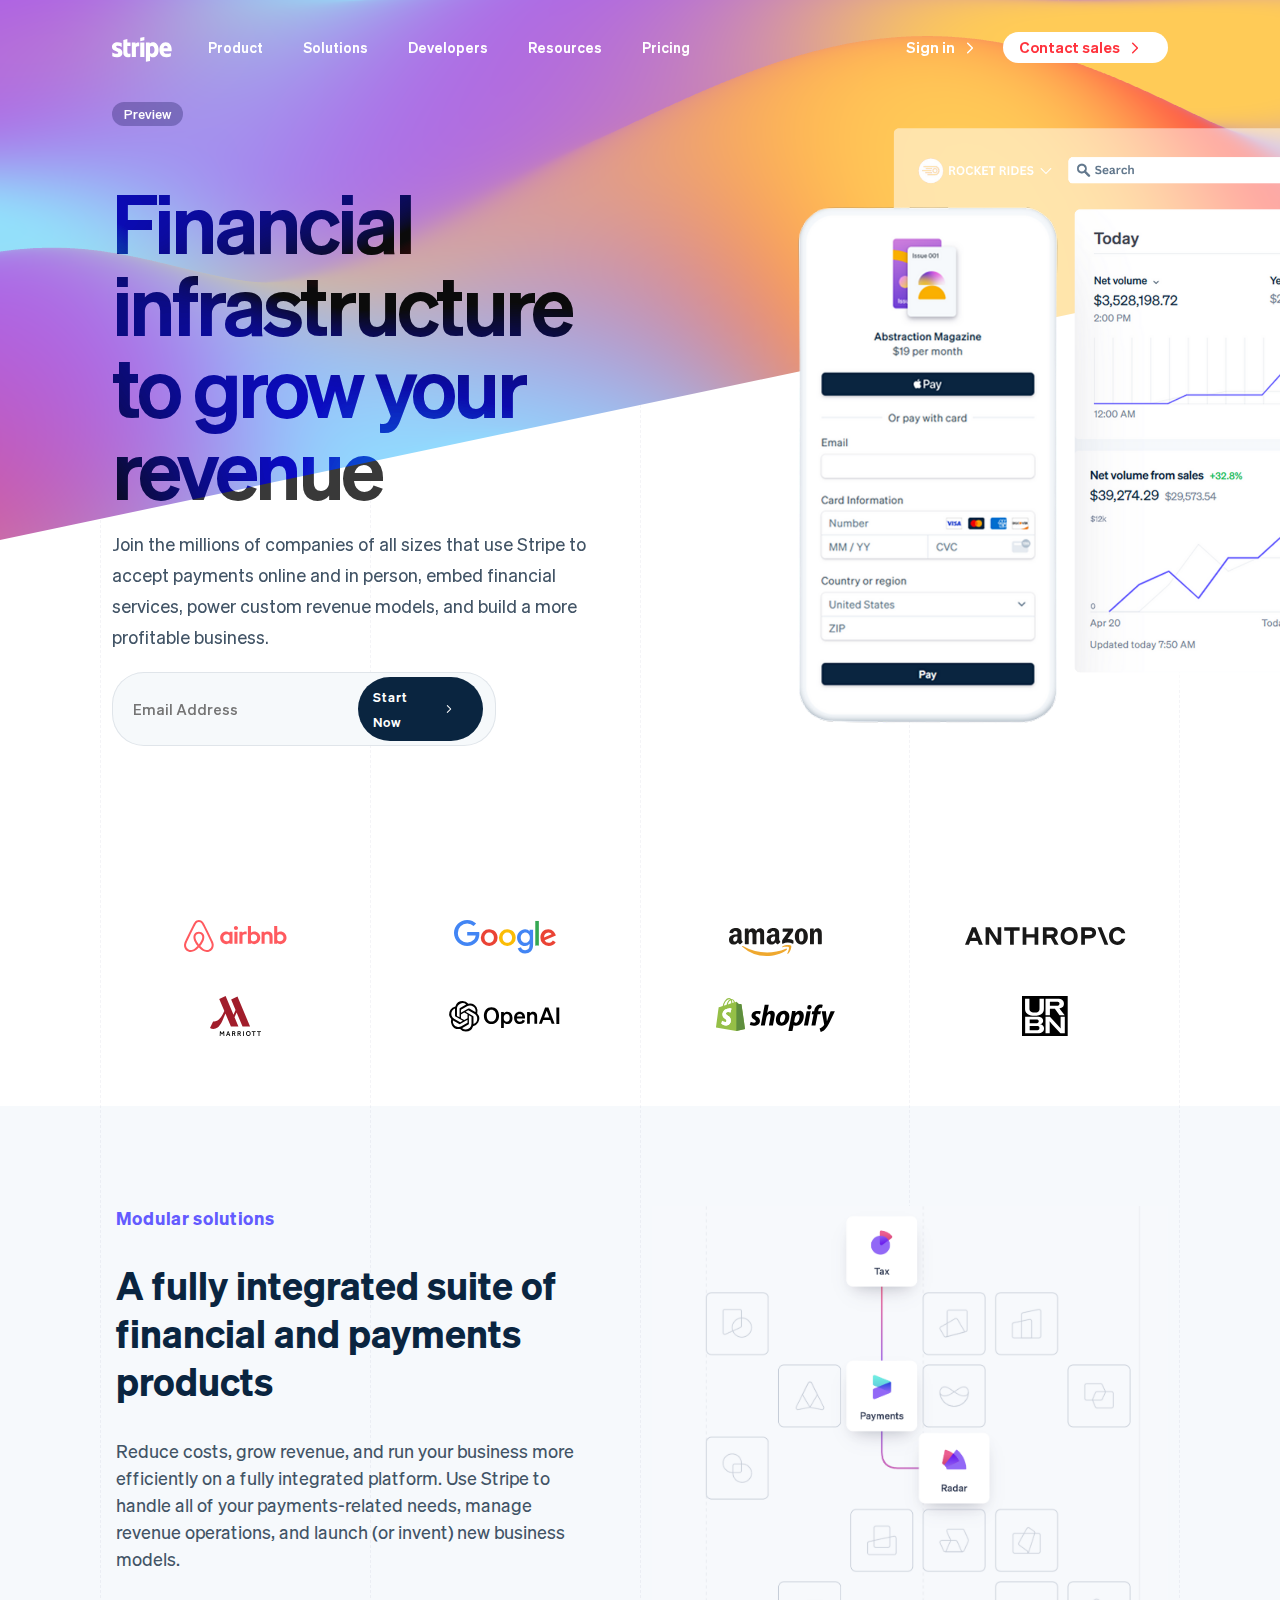
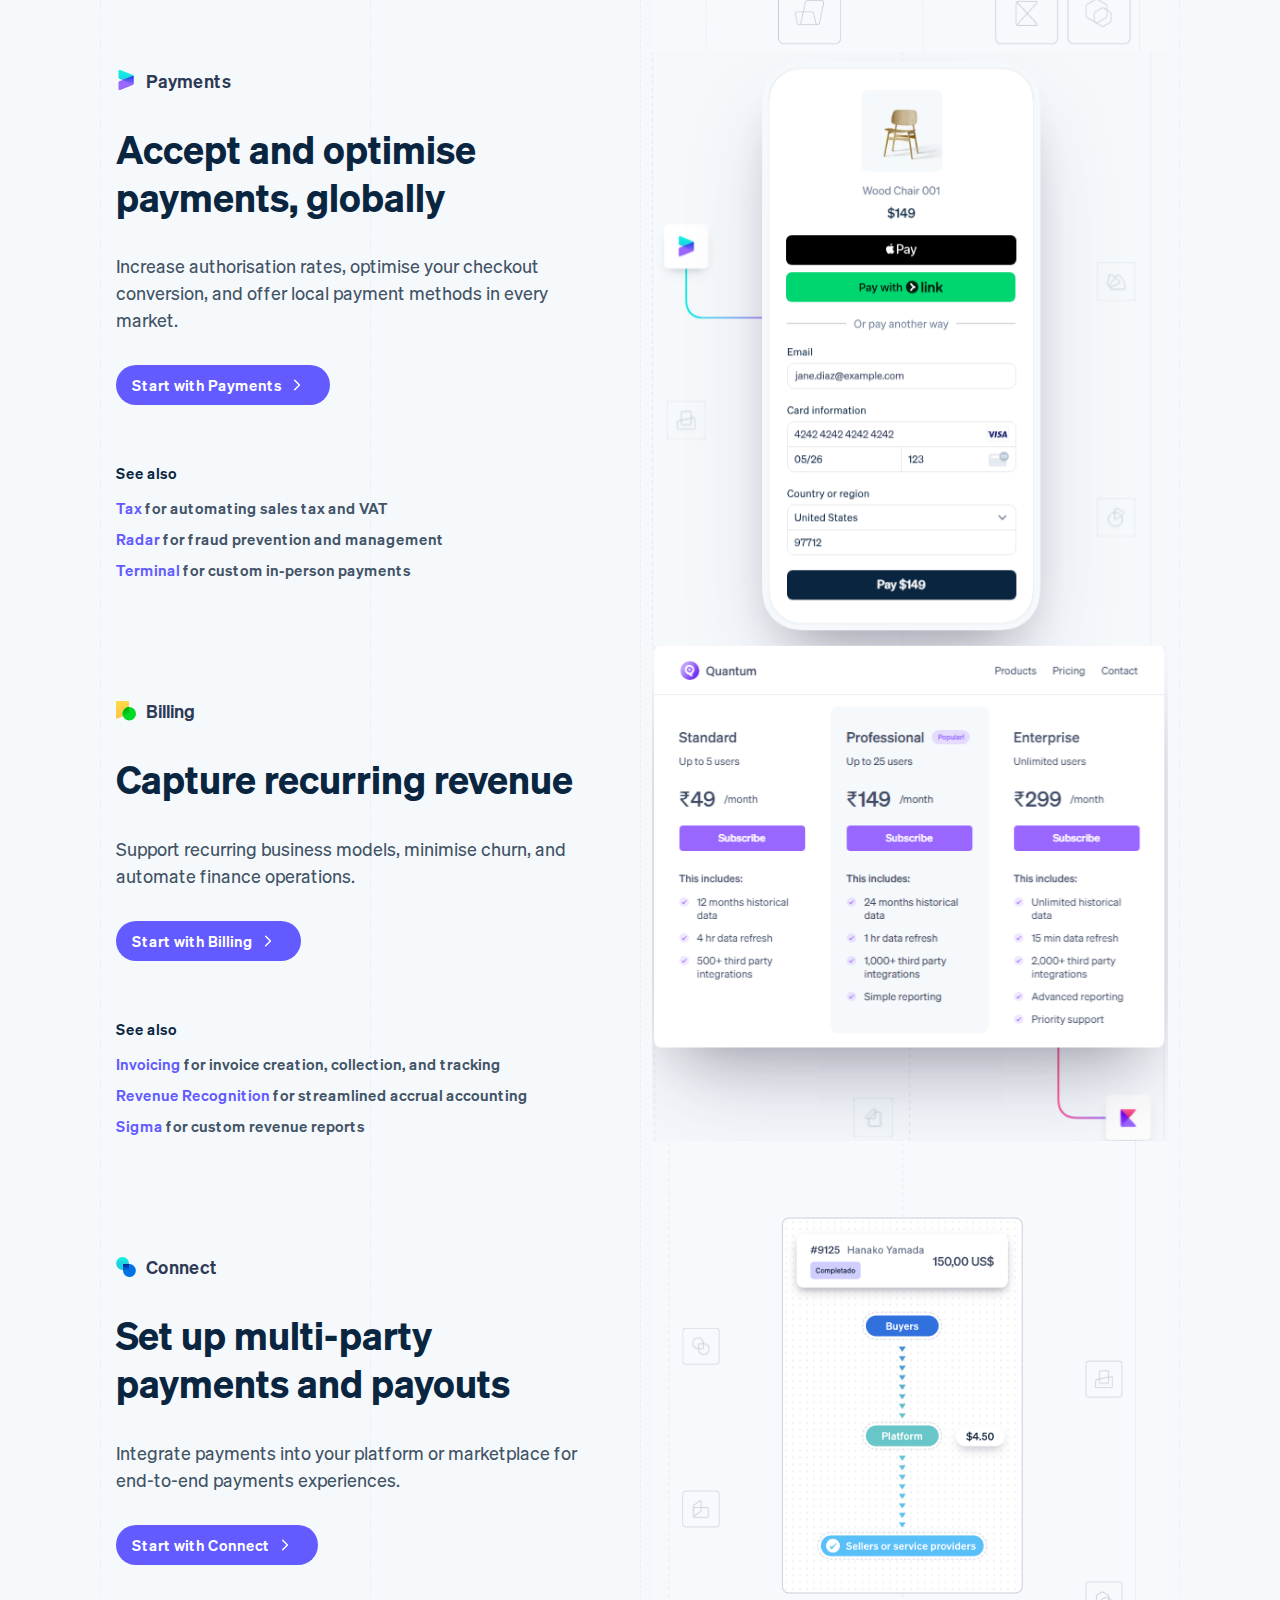
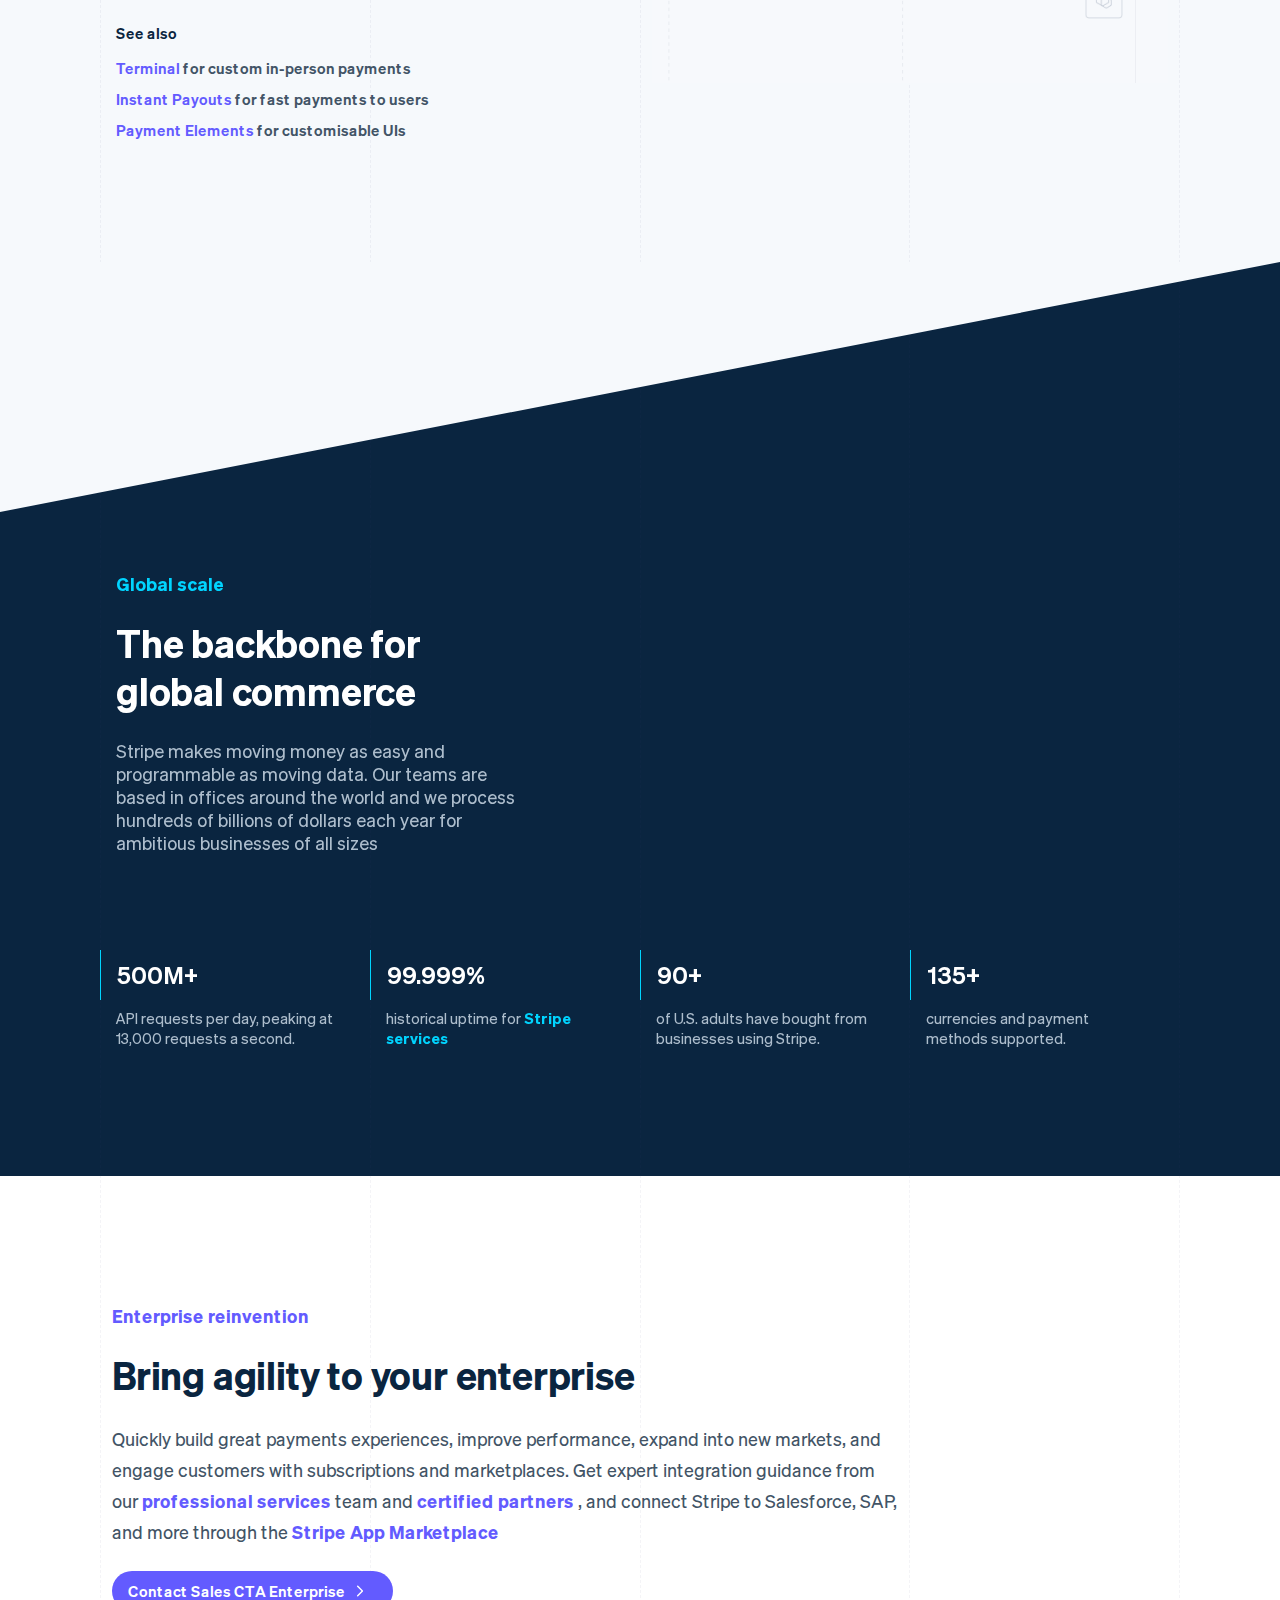
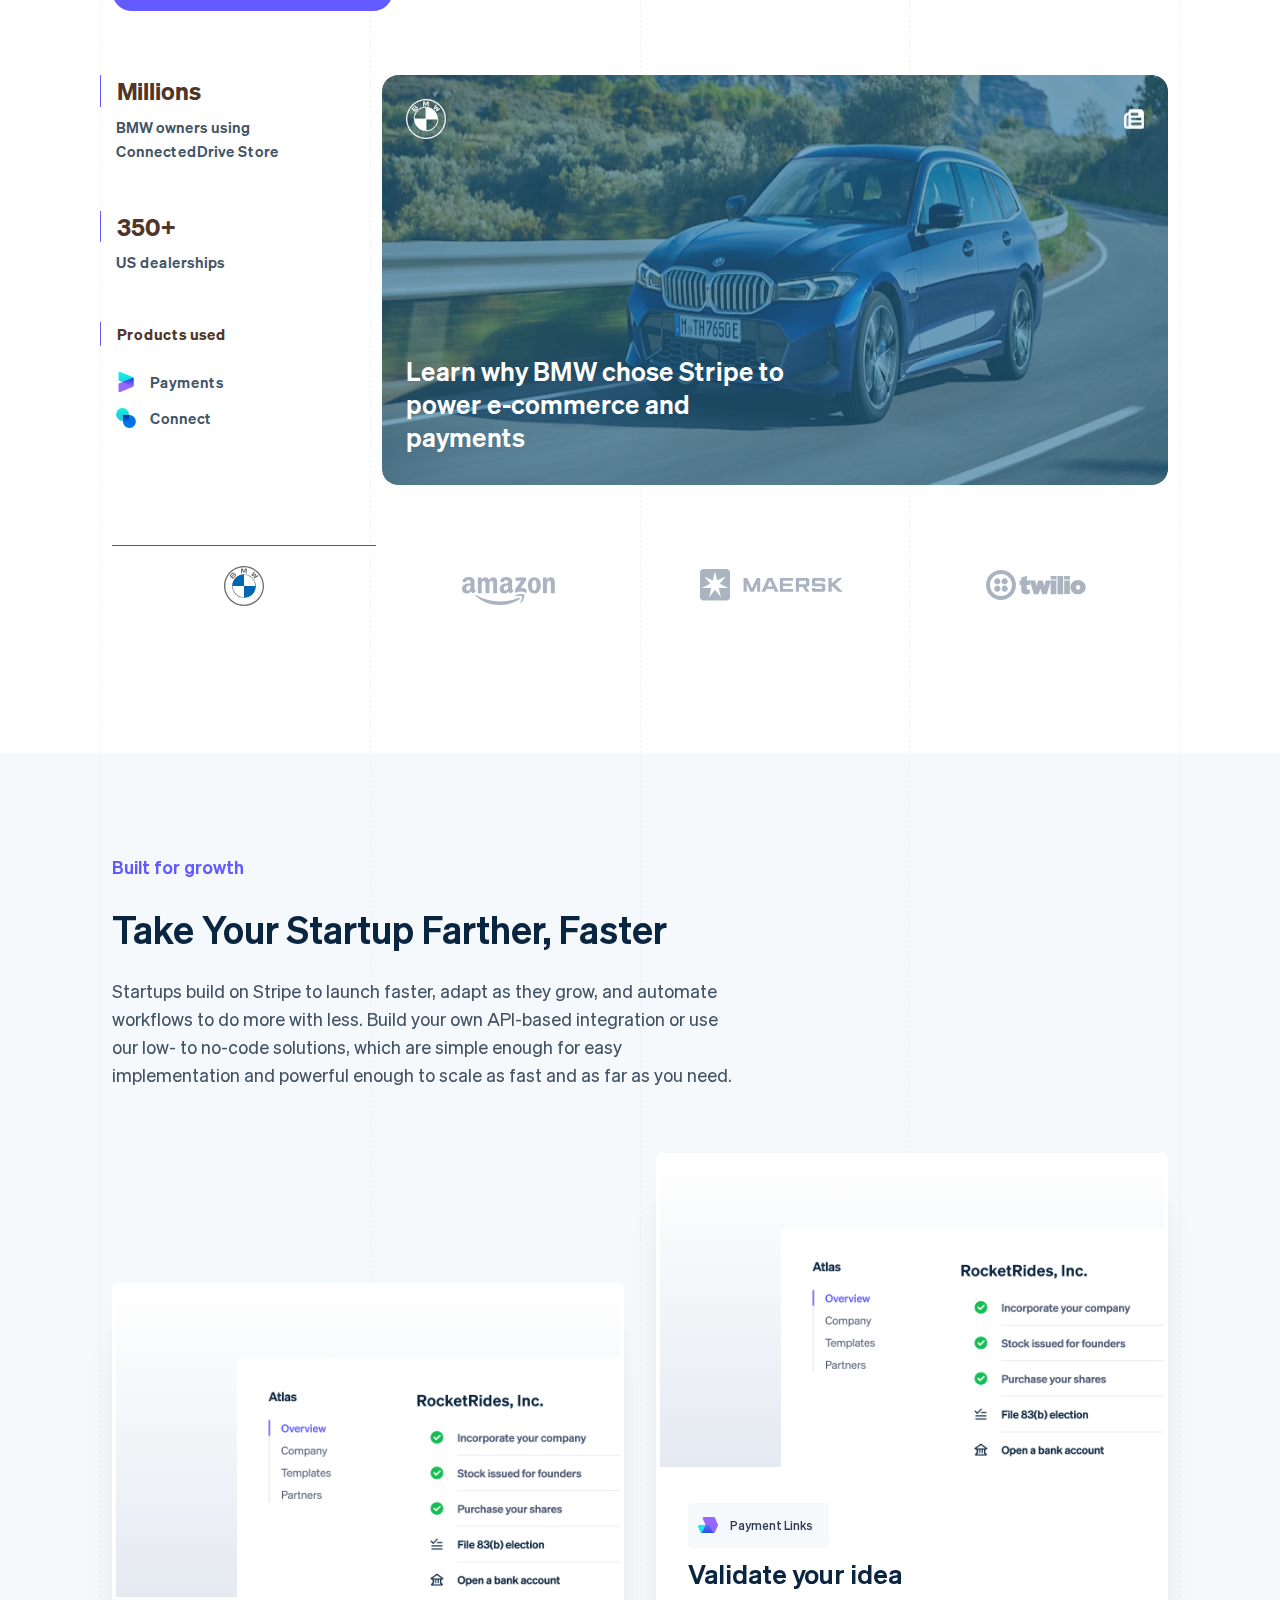
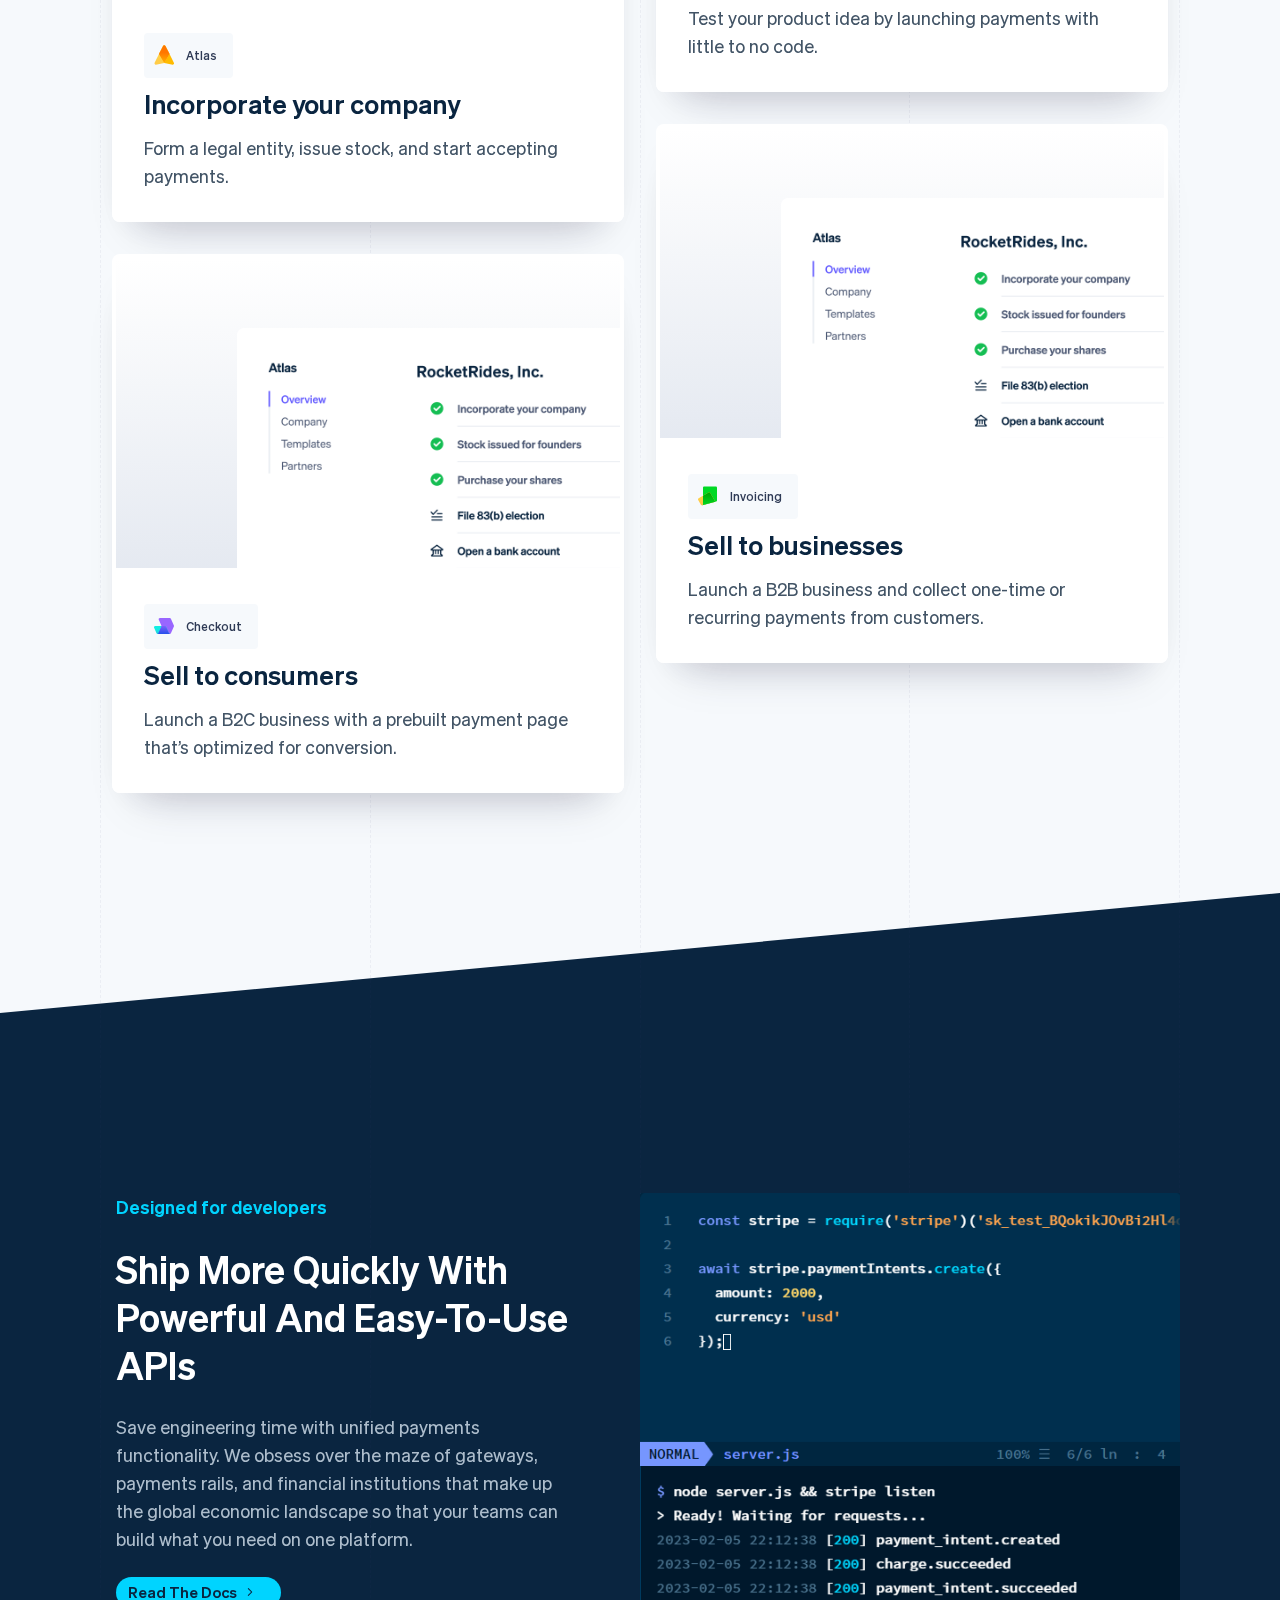
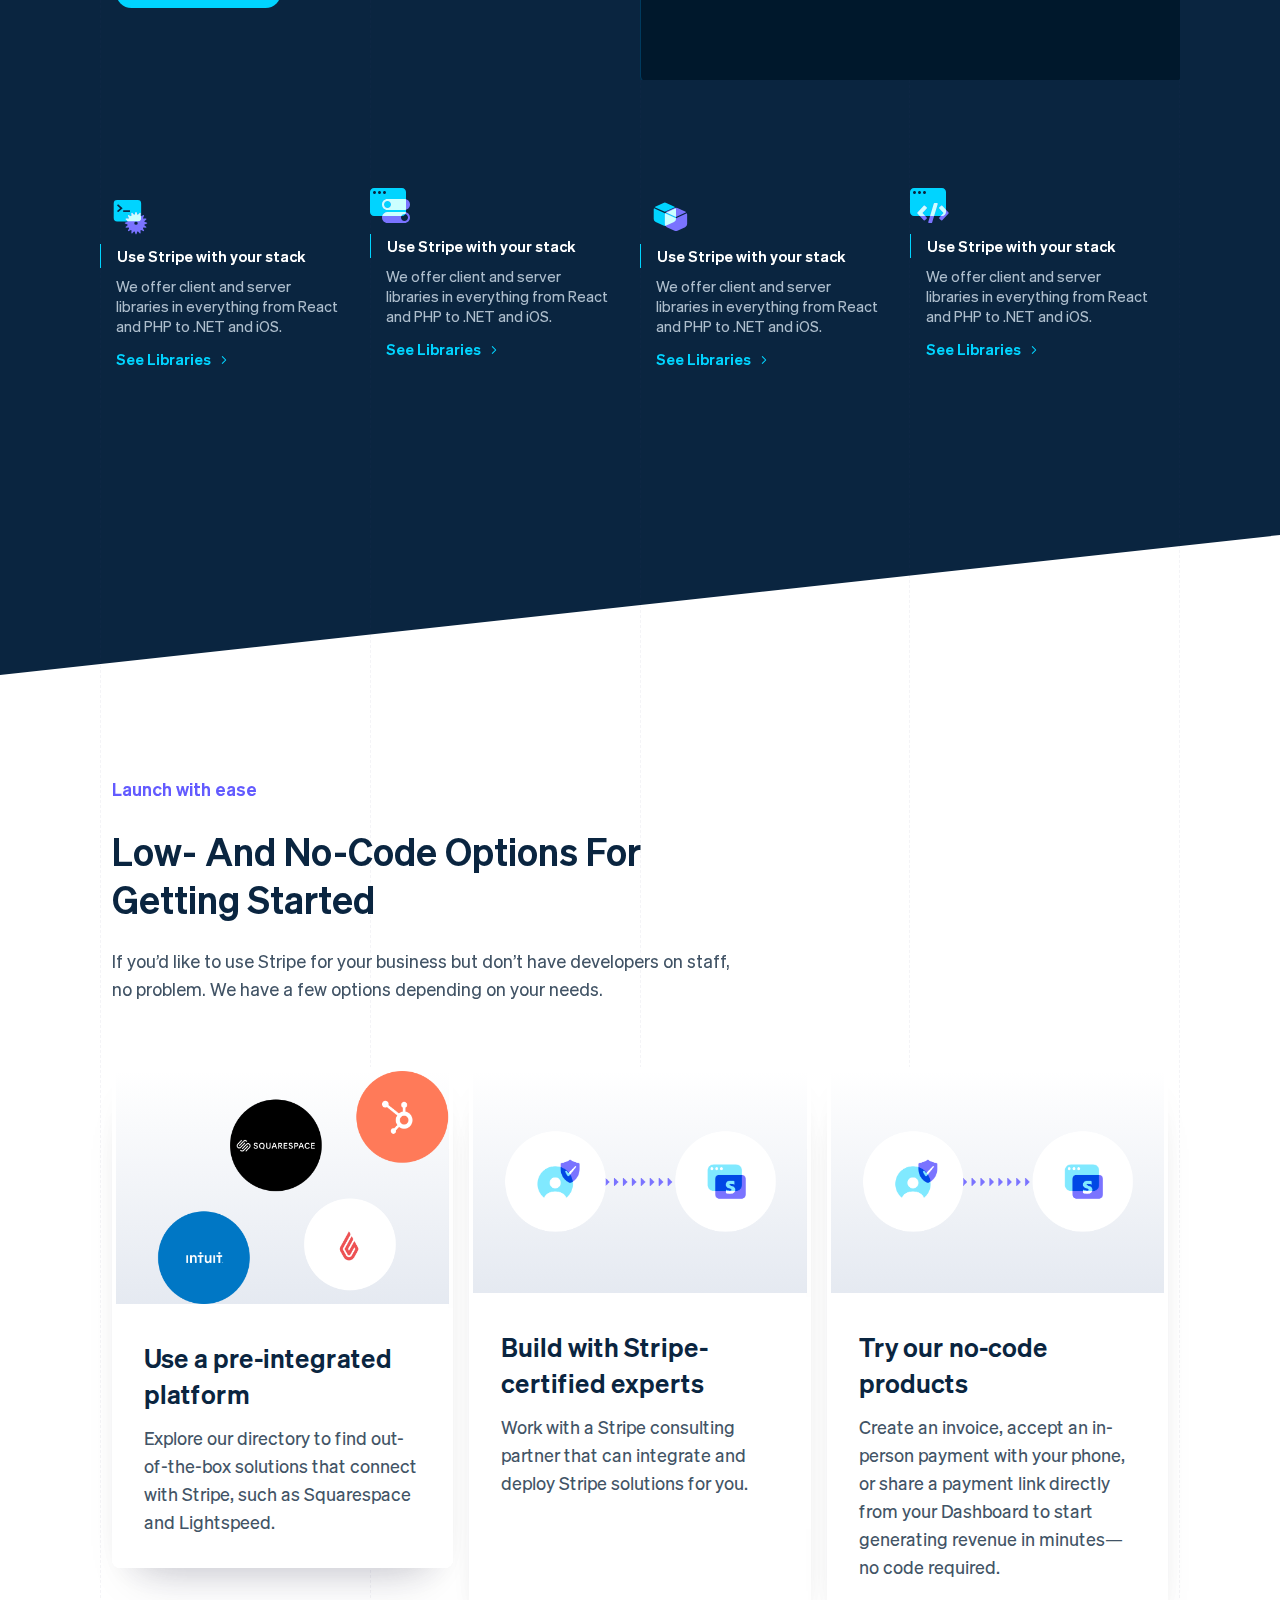
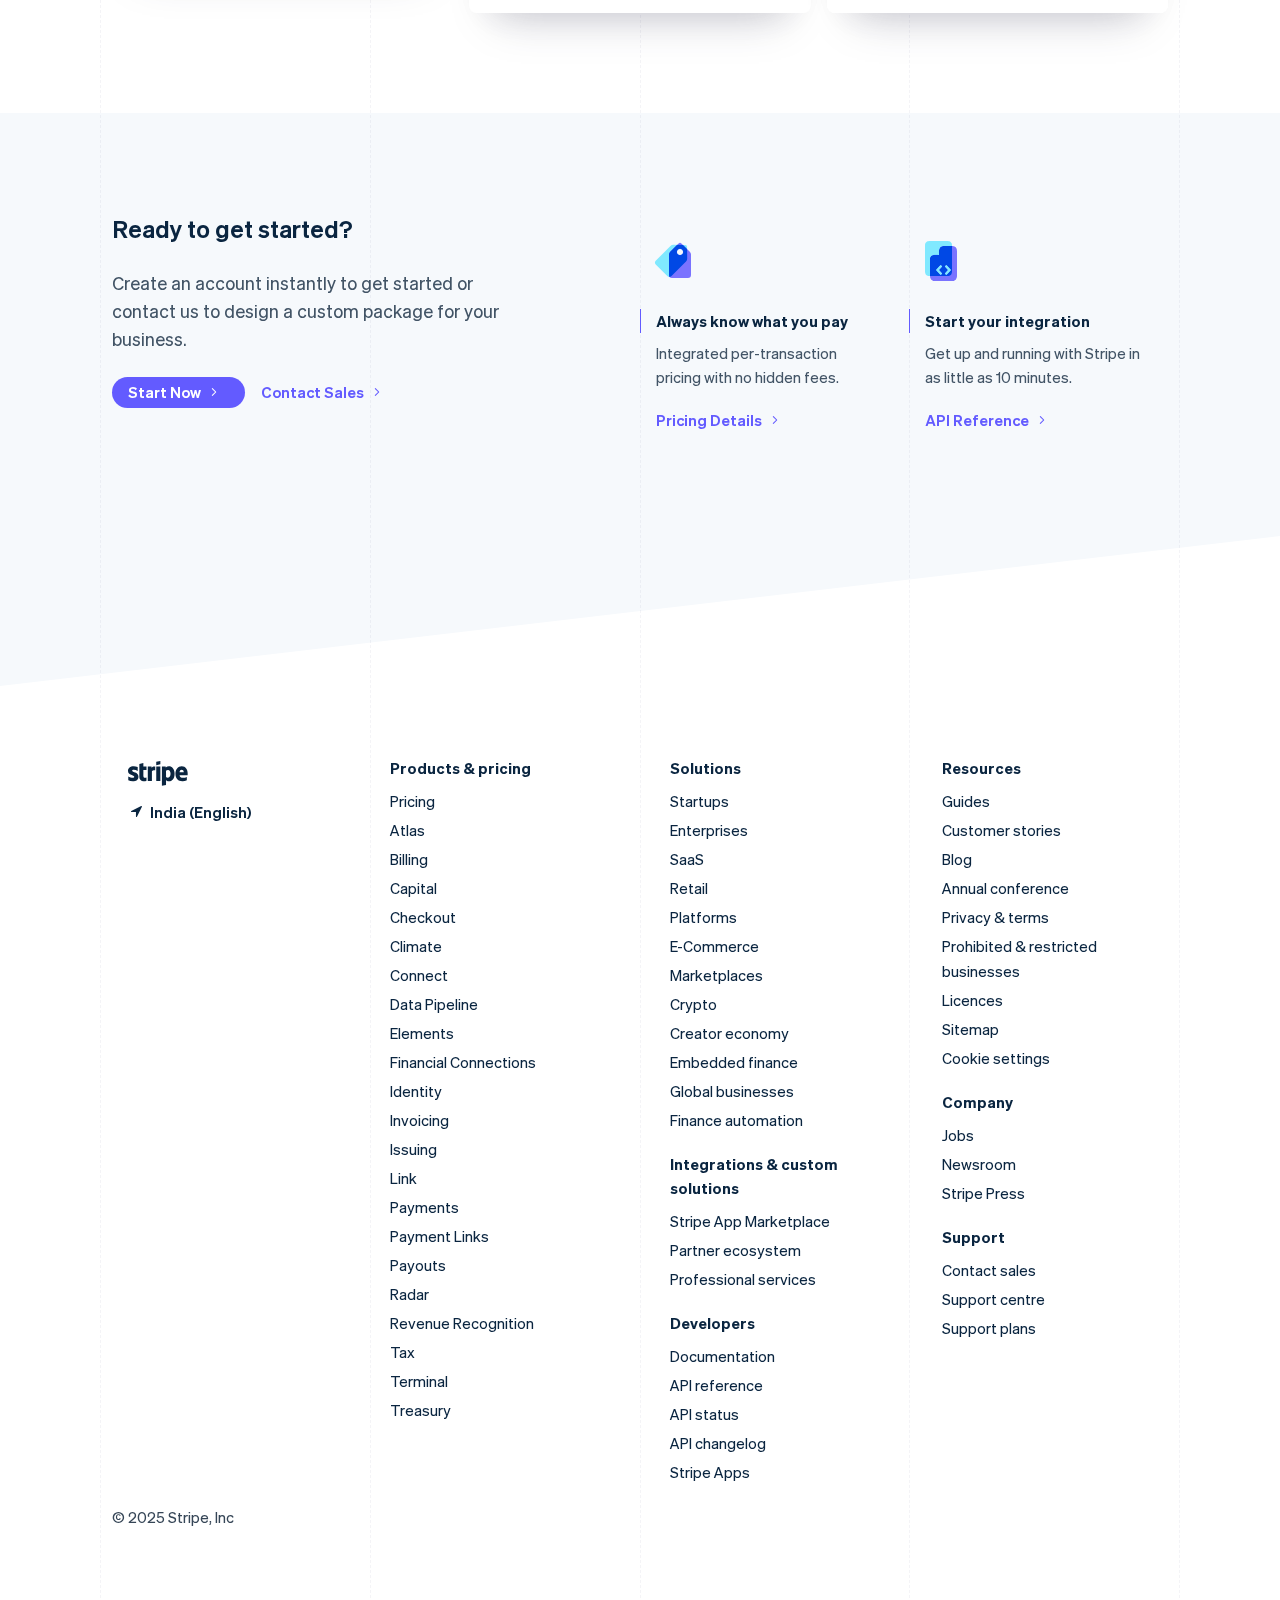
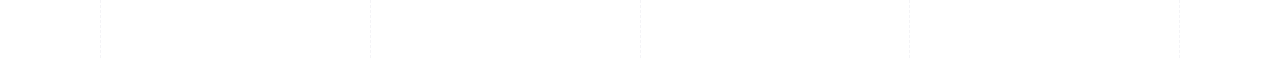
==== commit 156e54cf: "added animation on button" ====
--- a/index.html
+++ b/index.html
@@ -170,7 +170,7 @@
                       </div>
                   </a>
                   <a href="#" class="contact-button hover-swap-link">
-                     <span>Contact sales</span>
+                     <span  class="animated-contact-text">Contact sales</span>
                      <div class="icon-swap-hover">
                         <svg xmlns="http://www.w3.org/2000/svg" width="24" height="24" viewBox="0 0 24 24">
                           <path fill="currentColor" d="m14.475 12l-7.35-7.35q-.375-.375-.363-.888t.388-.887t.888-.375t.887.375l7.675 7.7q.3.3.45.675t.15.75t-.15.75t-.45.675l-7.7 7.7q-.375.375-.875.363T7.15 21.1t-.375-.888t.375-.887z"/>
@@ -236,7 +236,7 @@
                        </li>
                        <li>
                            <a href="#">
-                               <span>Contact sales</span>
+                               <span class="animated-contact-text">Contact sales</span>
                            </a>
 
                        </li>
--- a/css/custom-main.css
+++ b/css/custom-main.css
@@ -6339,4 +6339,46 @@
 .payment-image:hover::before {
   left: 150%;
   transition: left 0.8s ease;
-}+}
+/* Define the color animation keyframes */
+@keyframes textColorChange {
+  0% {
+    color: #a960ee; /* Purple */
+  }
+  25% {
+    color: #ff333d; /* Red */
+  }
+  50% {
+    color: #90e0ff; /* Blue */
+  }
+  75% {
+    color: #ffcb57; /* Yellow */
+  }
+  100% {
+    color: #a960ee; /* Back to purple */
+  }
+}
+
+/* Animated contact button styles */
+.animated-contact-text {
+  animation: textColorChange 12s linear infinite;
+  text-decoration: none;
+}
+
+.contact-button {
+  text-decoration: none;
+  display: inline-flex;
+  align-items: center;
+  gap: 8px;
+}
+
+.contact-button:has(.animated-contact-text) .icon-swap-hover svg {
+  animation: textColorChange 12s linear infinite;
+}
+
+.contact-button:has(.animated-contact-text) .icon-swap-hover .hover-icon {
+  animation-delay: -3s;
+}
+
+
+
